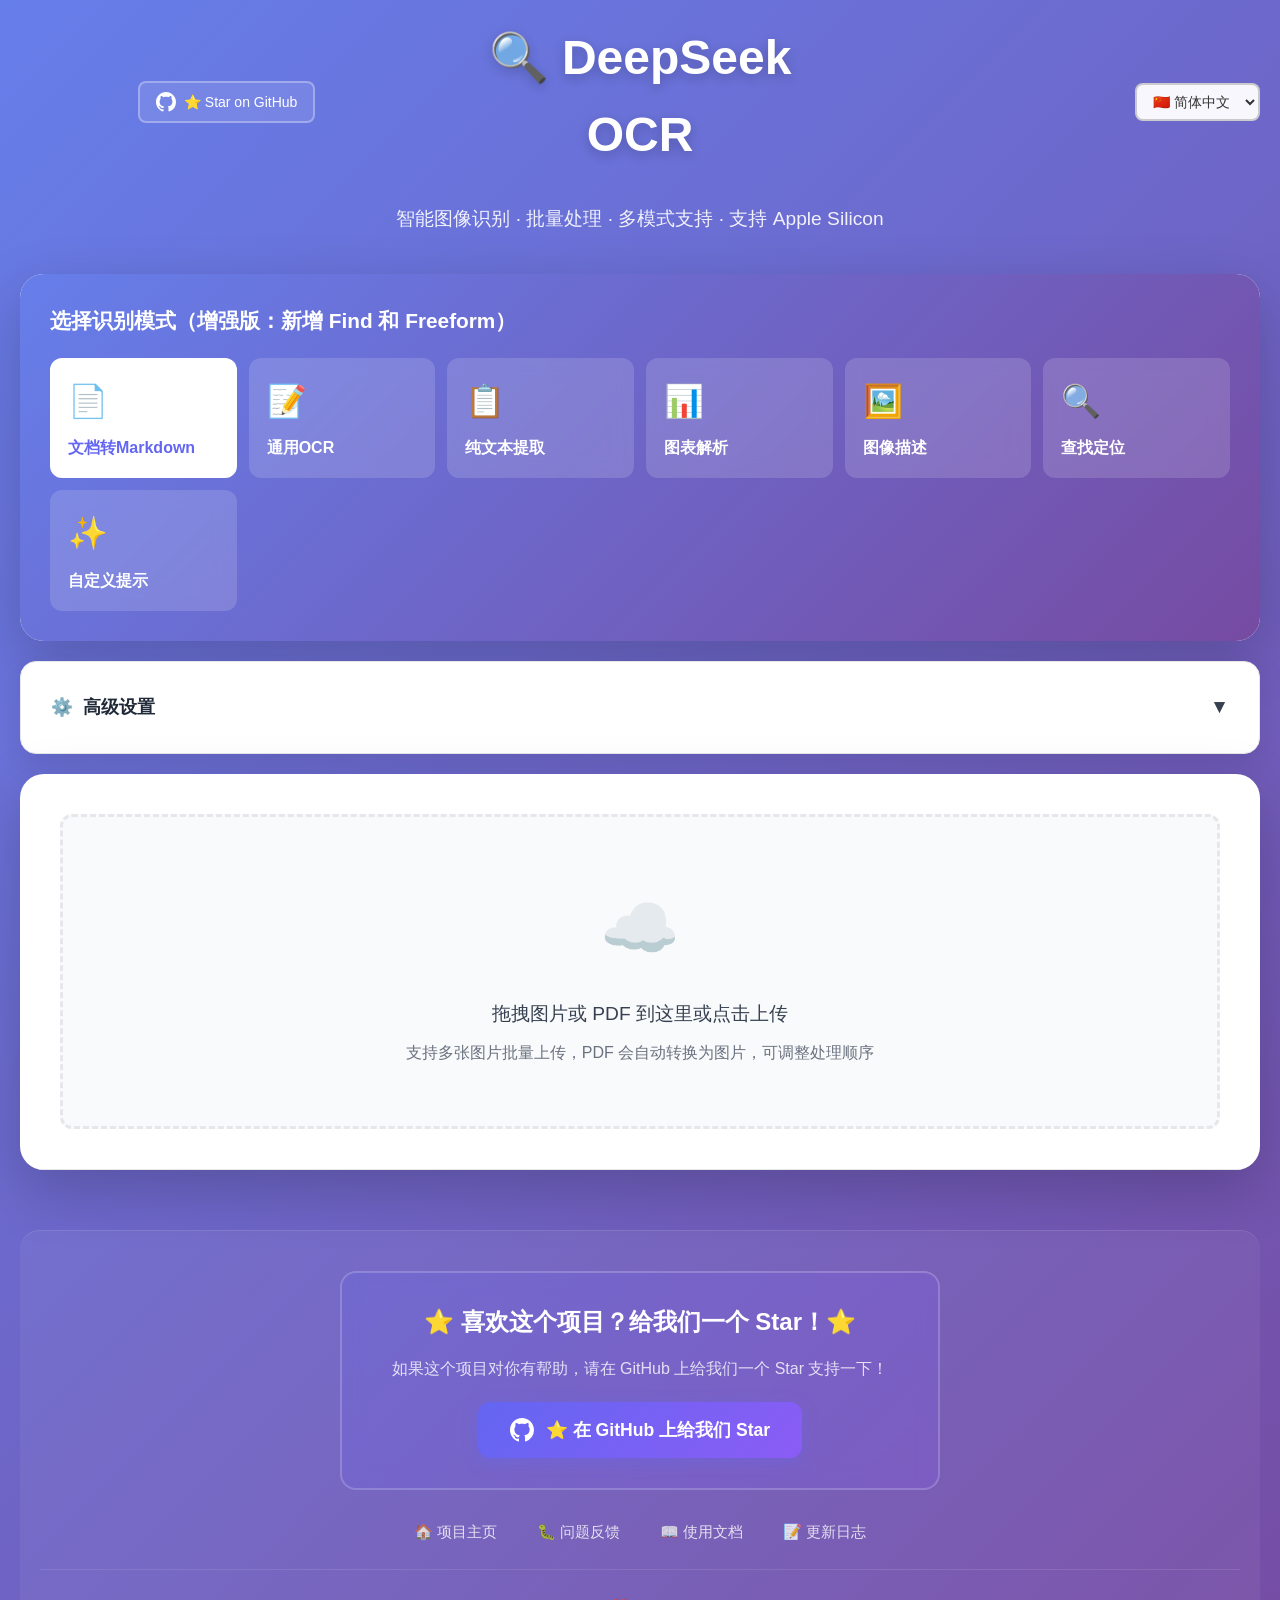
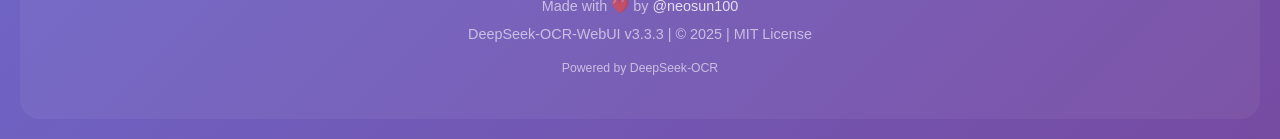
==== ocr_ui_refactored.html @ 97698040 "refactor code" ====
<!DOCTYPE html>
<html lang="zh-CN">
<head>
    <meta charset="UTF-8">
    <meta name="viewport" content="width=device-width, initial-scale=1.0">
    <title>DeepSeek OCR - 智能图像识别</title>
    
    <!-- External CSS Files (Refactored) -->
    <link rel="stylesheet" href="frontends/assets/css/main.css">
    <link rel="stylesheet" href="frontends/assets/css/components.css">
    <link rel="stylesheet" href="frontends/assets/css/forms.css">
    <link rel="stylesheet" href="frontends/assets/css/results.css">
    <link rel="stylesheet" href="frontends/assets/css/logs.css">
    
    <style hidden>
        :root {
            --primary: #6366f1;
            --primary-dark: #4f46e5;
            --secondary: #8b5cf6;
            --success: #10b981;
            --warning: #f59e0b;
            --danger: #ef4444;
            --dark: #1f2937;
            --light: #f9fafb;
            --border: #e5e7eb;
            --text: #374151;
            --text-light: #6b7280;
            --shadow: rgba(0, 0, 0, 0.1);
            --radius: 12px;
        }

        * {
            margin: 0;
            padding: 0;
            box-sizing: border-box;
        }

        body {
            font-family: 'SF Pro Display', -apple-system, BlinkMacSystemFont, 'Segoe UI', 'PingFang SC', sans-serif;
            background: linear-gradient(135deg, #667eea 0%, #764ba2 100%);
            color: var(--text);
            line-height: 1.6;
            min-height: 100vh;
            padding: 20px;
        }

        .container {
            max-width: 1400px;
            margin: 0 auto;
        }

        /* Find Mode Container - 左右分栏布局 */
        .find-mode-container {
            display: none;
            background: white;
            border-radius: 20px;
            padding: 30px;
            box-shadow: 0 20px 60px var(--shadow);
            animation: fadeIn 0.5s ease-out;
        }

        .find-mode-container.active {
            display: block;
        }

        .find-split-layout {
            display: grid;
            grid-template-columns: 450px 1fr;
            gap: 30px;
            min-height: 600px;
        }

        /* 左侧面板 - 上传和控制 */
        .find-left-panel {
            border-right: 2px solid var(--border);
            padding-right: 30px;
        }

        .find-panel-title {
            font-size: 1.3em;
            font-weight: 700;
            margin-bottom: 20px;
            color: var(--dark);
            display: flex;
            align-items: center;
            gap: 10px;
        }

        .find-upload-zone {
            border: 3px dashed var(--border);
            border-radius: var(--radius);
            padding: 40px 20px;
            text-align: center;
            cursor: pointer;
            transition: all 0.3s ease;
            background: var(--light);
            margin-bottom: 25px;
        }

        .find-upload-zone:hover {
            border-color: var(--primary);
            background: #f0f4ff;
            transform: translateY(-2px);
        }

        .find-upload-zone.drag-over {
            border-color: var(--primary);
            background: #e0e7ff;
            transform: scale(1.02);
        }

        .find-upload-icon {
            font-size: 60px;
            margin-bottom: 15px;
            opacity: 0.6;
        }

        .find-upload-text {
            font-size: 1.1em;
            color: var(--text);
            margin-bottom: 8px;
            font-weight: 500;
        }

        .find-upload-hint {
            font-size: 0.9em;
            color: var(--text-light);
        }

        .find-uploaded-preview {
            display: none;
            border-radius: var(--radius);
            overflow: hidden;
            margin-bottom: 15px;
            position: relative;
        }

        .find-uploaded-preview.active {
            display: block;
        }

        .find-uploaded-preview img {
            width: 100%;
            display: block;
            max-height: 250px;
            object-fit: contain;
            background: #000;
        }

        .find-uploaded-info {
            padding: 12px;
            background: var(--light);
            font-size: 0.9em;
            color: var(--text-light);
        }

        .find-input-group {
            margin-bottom: 25px;
        }

        .find-input-label {
            display: block;
            margin-bottom: 10px;
            font-weight: 600;
            color: var(--dark);
            font-size: 0.95em;
        }

        .find-input-field {
            width: 100%;
            padding: 14px 18px;
            border: 2px solid var(--border);
            border-radius: var(--radius);
            font-size: 1em;
            transition: all 0.3s ease;
            font-family: inherit;
        }

        .find-input-field:focus {
            outline: none;
            border-color: var(--primary);
            box-shadow: 0 0 0 3px rgba(99, 102, 241, 0.1);
        }

        .find-input-hint {
            margin-top: 8px;
            font-size: 0.85em;
            color: var(--text-light);
            line-height: 1.4;
        }

        .find-actions {
            display: flex;
            flex-direction: column;
            gap: 12px;
        }

        .find-btn {
            width: 100%;
            padding: 14px 24px;
            border: none;
            border-radius: var(--radius);
            font-size: 1em;
            font-weight: 600;
            cursor: pointer;
            transition: all 0.3s ease;
            display: flex;
            align-items: center;
            justify-content: center;
            gap: 8px;
        }

        .find-btn-primary {
            background: linear-gradient(135deg, var(--primary), var(--secondary));
            color: white;
            box-shadow: 0 4px 15px rgba(99, 102, 241, 0.3);
        }

        .find-btn-primary:hover:not(:disabled) {
            transform: translateY(-2px);
            box-shadow: 0 6px 20px rgba(99, 102, 241, 0.4);
        }

        .find-btn-primary:disabled {
            opacity: 0.5;
            cursor: not-allowed;
        }

        .find-btn-secondary {
            background: white;
            color: var(--text);
            border: 2px solid var(--border);
        }

        .find-btn-secondary:hover {
            background: var(--light);
            border-color: var(--primary);
        }

        /* 右侧面板 - 结果展示 */
        .find-right-panel {
            padding-left: 30px;
        }
        
        .find-right-panel .find-result-image-wrapper {
            text-align: center;
        }

        .find-result-container {
            display: none;
        }

        .find-result-container.active {
            display: block;
        }

        .find-result-empty {
            text-align: center;
            padding: 80px 40px;
            color: var(--text-light);
        }

        .find-result-empty-icon {
            font-size: 80px;
            margin-bottom: 20px;
            opacity: 0.3;
        }

        .find-result-empty-text {
            font-size: 1.2em;
            margin-bottom: 10px;
        }

        .find-result-empty-hint {
            font-size: 0.95em;
        }

        .find-result-image-wrapper {
            position: relative;
            border-radius: var(--radius);
            overflow: hidden;
            margin-bottom: 25px;
            box-shadow: 0 10px 40px rgba(0, 0, 0, 0.15);
            background: #000;
            display: inline-block;
            max-width: 100%;
        }

        .find-result-image-wrapper img {
            display: block;
            width: auto;
            height: auto;
            max-width: 100%;
            max-height: 600px;
        }

        .find-result-image-wrapper canvas {
            position: absolute;
            top: 0;
            left: 0;
            pointer-events: none;
        }

        .find-result-stats {
            display: flex;
            gap: 15px;
            margin-bottom: 20px;
            flex-wrap: wrap;
        }

        .find-stat-badge {
            padding: 8px 16px;
            background: var(--light);
            border-radius: 20px;
            font-size: 0.9em;
            color: var(--text);
            font-weight: 500;
        }

        .find-stat-badge.success {
            background: #d1fae5;
            color: #065f46;
        }

        .find-result-text-area {
            background: var(--light);
            border: 1px solid var(--border);
            border-radius: var(--radius);
            padding: 20px;
            margin-bottom: 20px;
            max-height: 200px;
            overflow-y: auto;
        }

        .find-result-text {
            font-size: 1em;
            line-height: 1.6;
            color: var(--text);
            white-space: pre-wrap;
            word-wrap: break-word;
        }

        .find-matches-list {
            background: var(--light);
            border: 1px solid var(--border);
            border-radius: var(--radius);
            padding: 20px;
        }

        .find-matches-title {
            font-weight: 600;
            margin-bottom: 15px;
            color: var(--dark);
            display: flex;
            align-items: center;
            gap: 8px;
        }

        .find-match-item {
            display: flex;
            align-items: center;
            gap: 12px;
            padding: 10px;
            background: white;
            border-radius: 8px;
            margin-bottom: 10px;
            border-left: 4px solid;
        }

        .find-match-color {
            width: 30px;
            height: 30px;
            border-radius: 6px;
            box-shadow: 0 2px 8px rgba(0, 0, 0, 0.2);
        }

        .find-match-info {
            flex: 1;
        }

        .find-match-label {
            font-weight: 600;
            color: var(--dark);
            margin-bottom: 3px;
        }

        .find-match-coords {
            font-size: 0.85em;
            color: var(--text-light);
            font-family: 'Courier New', monospace;
        }

        /* 批量处理主容器 - 默认显示 */
        .batch-mode-container {
            display: block;
        }

        .batch-mode-container.hidden {
            display: none;
        }

        /* Header */
        .header {
            text-align: center;
            margin-bottom: 40px;
            animation: fadeInDown 0.6s ease-out;
        }

        .header h1 {
            color: white;
            font-size: 3em;
            font-weight: 700;
            margin-bottom: 10px;
            text-shadow: 0 4px 12px rgba(0,0,0,0.2);
        }

        .header p {
            color: rgba(255,255,255,0.9);
            font-size: 1.2em;
        }

        /* Main Card */
        .main-card {
            background: white;
            border-radius: 24px;
            box-shadow: 0 20px 60px rgba(0,0,0,0.2);
            overflow: hidden;
            animation: fadeInUp 0.6s ease-out;
        }

        /* Mode Selector */
        .mode-section {
            padding: 30px;
            background: linear-gradient(135deg, #667eea 0%, #764ba2 100%);
        }

        .mode-title {
            color: white;
            font-size: 1.3em;
            font-weight: 600;
            margin-bottom: 20px;
        }

        .mode-grid {
            display: grid;
            grid-template-columns: repeat(auto-fit, minmax(180px, 1fr));
            gap: 12px;
        }

        .mode-option {
            background: rgba(255,255,255,0.15);
            border: 2px solid transparent;
            padding: 16px;
            border-radius: 12px;
            cursor: pointer;
            transition: all 0.3s;
            backdrop-filter: blur(10px);
        }

        .mode-option:hover {
            background: rgba(255,255,255,0.25);
            transform: translateY(-2px);
        }

        .mode-option.active {
            background: white;
            border-color: white;
            color: var(--primary);
        }

        .mode-icon {
            font-size: 2em;
            display: block;
            margin-bottom: 8px;
        }

        .mode-name {
            font-weight: 600;
            color: white;
        }

        .mode-option.active .mode-name {
            color: var(--primary);
        }

        /* Upload Section */
        .upload-section {
            padding: 40px;
            border-bottom: 1px solid var(--border);
        }

        .upload-area {
            border: 3px dashed var(--border);
            border-radius: var(--radius);
            padding: 60px 40px;
            text-align: center;
            cursor: pointer;
            transition: all 0.3s;
            background: var(--light);
        }

        .upload-area:hover, .upload-area.dragover {
            border-color: var(--primary);
            background: #eef2ff;
        }

        .upload-icon {
            font-size: 4em;
            color: var(--primary);
            margin-bottom: 20px;
        }

        .upload-text {
            font-size: 1.2em;
            color: var(--text);
            margin-bottom: 10px;
        }

        .upload-hint {
            color: var(--text-light);
        }

        input[type="file"] {
            display: none;
        }

        /* Images Grid */
        .images-section {
            padding: 40px;
            display: none;
        }

        .images-section.active {
            display: block;
        }

        /* Single Image Section (Find 模式) */
        .single-image-section {
            padding: 40px;
            display: none;
        }

        .single-image-section.active {
            display: block;
        }

        .single-image-preview {
            background: var(--bg-light);
            border: 3px dashed var(--border-color);
            border-radius: 20px;
            min-height: 400px;
            display: flex;
            align-items: center;
            position: relative;
            transition: all 0.3s ease;
            cursor: pointer;
        }

        .single-image-preview:hover {
            border-color: var(--primary-color);
            background: var(--bg-lighter);
        }

        .single-image-preview.drag-over {
            border-color: var(--primary-color);
            background: linear-gradient(135deg, rgba(59, 130, 246, 0.1), rgba(147, 51, 234, 0.1));
            transform: scale(1.02);
        }

        .preview-placeholder {
            text-align: center;
            padding: 60px 40px;
        }

        .preview-icon {
            font-size: 80px;
            margin-bottom: 20px;
            opacity: 0.5;
        }

        .preview-text {
            font-size: 1.3em;
            color: var(--text-primary);
            margin-bottom: 10px;
            font-weight: 500;
        }

        .preview-hint {
            color: var(--text-light);
            font-size: 0.95em;
        }

        .preview-container {
            width: 100%;
            padding: 20px;
        }

        .preview-image-wrapper {
            position: relative;
            display: inline-block;
            max-width: 100%;
            box-shadow: 0 10px 40px rgba(0,0,0,0.3);
            border-radius: 12px;
            overflow: hidden;
            background: #000;
        }

        .preview-image-wrapper img {
            display: block;
            max-width: 100%;
            height: auto;
        }

        .preview-image-wrapper canvas {
            position: absolute;
            top: 0;
            left: 0;
            width: 100%;
            height: 100%;
            pointer-events: none;
        }

        .section-header {
            display: flex;
            justify-content: space-between;
            align-items: center;
            margin-bottom: 20px;
        }

        .section-title {
            font-size: 1.5em;
            font-weight: 600;
            color: var(--dark);
        }

        .images-grid {
            display: grid;
            grid-template-columns: repeat(auto-fill, minmax(200px, 1fr));
            gap: 20px;
            margin-bottom: 30px;
        }

        .image-card {
            background: white;
            border: 2px solid var(--border);
            border-radius: var(--radius);
            overflow: hidden;
            cursor: move;
            transition: all 0.3s;
            position: relative;
        }

        .image-card:hover {
            box-shadow: 0 8px 24px var(--shadow);
            transform: translateY(-4px);
        }

        .image-card.dragging {
            opacity: 0.5;
        }

        .image-preview {
            width: 100%;
            height: 200px;
            object-fit: cover;
            background: var(--light);
        }

        .image-info {
            padding: 12px;
        }

        .image-name {
            font-weight: 600;
            font-size: 0.9em;
            color: var(--dark);
            margin-bottom: 4px;
            white-space: nowrap;
            overflow: hidden;
            text-overflow: ellipsis;
        }

        .image-size {
            font-size: 0.85em;
            color: var(--text-light);
        }

        .image-order {
            position: absolute;
            top: 10px;
            left: 10px;
            background: var(--primary);
            color: white;
            width: 32px;
            height: 32px;
            border-radius: 50%;
            display: flex;
            align-items: center;
            justify-content: center;
            font-weight: bold;
            font-size: 0.9em;
            box-shadow: 0 2px 8px rgba(0,0,0,0.3);
        }

        .image-remove {
            position: absolute;
            top: 10px;
            right: 10px;
            background: var(--danger);
            color: white;
            width: 32px;
            height: 32px;
            border-radius: 50%;
            border: none;
            cursor: pointer;
            display: flex;
            align-items: center;
            justify-content: center;
            font-size: 1.2em;
            transition: all 0.3s;
            box-shadow: 0 2px 8px rgba(0,0,0,0.3);
        }

        .image-remove:hover {
            background: #dc2626;
            transform: scale(1.1);
        }

        .image-status {
            position: absolute;
            bottom: 0;
            left: 0;
            right: 0;
            background: rgba(0,0,0,0.8);
            color: white;
            padding: 8px;
            text-align: center;
            font-size: 0.85em;
            font-weight: 600;
        }

        .status-processing {
            background: rgba(245, 158, 11, 0.9);
        }

        .status-completed {
            background: rgba(16, 185, 129, 0.9);
        }

        .status-error {
            background: rgba(239, 68, 68, 0.9);
        }

        /* Action Buttons */
        .action-buttons {
            display: flex;
            gap: 15px;
            flex-wrap: wrap;
        }

        .btn {
            padding: 14px 32px;
            border: none;
            border-radius: var(--radius);
            font-size: 1em;
            font-weight: 600;
            cursor: pointer;
            transition: all 0.3s;
            display: inline-flex;
            align-items: center;
            gap: 8px;
            box-shadow: 0 4px 12px var(--shadow);
        }

        .btn:hover {
            transform: translateY(-2px);
            box-shadow: 0 6px 16px var(--shadow);
        }

        .btn:disabled {
            opacity: 0.5;
            cursor: not-allowed;
            transform: none;
        }

        .btn-primary {
            background: var(--primary);
            color: white;
        }

        .btn-primary:hover:not(:disabled) {
            background: var(--primary-dark);
        }

        .btn-secondary {
            background: var(--light);
            color: var(--dark);
            border: 2px solid var(--border);
        }

        .btn-success {
            background: var(--success);
            color: white;
        }

        .btn-danger {
            background: var(--danger);
            color: white;
        }

        /* Progress Section */
        .progress-section {
            padding: 30px 40px;
            background: var(--light);
            display: none;
        }

        .progress-section.active {
            display: block;
        }

        .progress-header {
            display: flex;
            justify-content: space-between;
            align-items: center;
            margin-bottom: 20px;
        }

        .progress-title {
            font-size: 1.3em;
            font-weight: 600;
            color: var(--dark);
        }

        .progress-stats {
            display: flex;
            gap: 20px;
        }

        .progress-stat {
            font-size: 0.95em;
            color: var(--text-light);
        }

        .progress-stat strong {
            color: var(--primary);
            font-weight: 700;
        }

        .progress-bar-container {
            background: white;
            border-radius: 8px;
            height: 12px;
            overflow: hidden;
            box-shadow: inset 0 2px 4px rgba(0,0,0,0.1);
        }

        .progress-bar {
            height: 100%;
            background: linear-gradient(90deg, var(--primary), var(--secondary));
            transition: width 0.3s;
            border-radius: 8px;
        }

        /* Result Section */
        .result-section {
            padding: 40px;
            display: none;
        }

        .result-section.active {
            display: block;
        }

        .result-header {
            display: flex;
            justify-content: space-between;
            align-items: center;
            margin-bottom: 20px;
        }

        .result-actions {
            display: flex;
            gap: 10px;
        }

        .result-text {
            background: var(--light);
            border: 1px solid var(--border);
            border-radius: var(--radius);
            padding: 24px;
            font-family: 'SF Mono', 'Monaco', 'Courier New', monospace;
            font-size: 0.95em;
            line-height: 1.8;
            white-space: pre-wrap;
            word-wrap: break-word;
            max-height: 600px;
            overflow-y: auto;
            color: var(--dark);
        }

        .result-empty {
            text-align: center;
            padding: 60px;
            color: var(--text-light);
        }

        .result-empty-icon {
            font-size: 4em;
            margin-bottom: 20px;
        }

        /* Toast Notification */
        .toast {
            position: fixed;
            bottom: 30px;
            right: 30px;
            background: white;
            padding: 16px 24px;
            border-radius: var(--radius);
            box-shadow: 0 8px 24px rgba(0,0,0,0.2);
            display: none;
            align-items: center;
            gap: 12px;
            z-index: 1000;
            animation: slideIn 0.3s;
        }

        .toast.active {
            display: flex;
        }

        .toast.success { border-left: 4px solid var(--success); }
        .toast.error { border-left: 4px solid var(--danger); }
        .toast.info { border-left: 4px solid var(--primary); }

        .toast-icon {
            font-size: 1.5em;
        }

        .toast-message {
            font-weight: 500;
        }

        /* Animations */
        @keyframes fadeInDown {
            from {
                opacity: 0;
                transform: translateY(-30px);
            }
            to {
                opacity: 1;
                transform: translateY(0);
            }
        }

        @keyframes fadeInUp {
            from {
                opacity: 0;
                transform: translateY(30px);
            }
            to {
                opacity: 1;
                transform: translateY(0);
            }
        }

        @keyframes slideIn {
            from {
                transform: translateX(400px);
                opacity: 0;
            }
            to {
                transform: translateX(0);
                opacity: 1;
            }
        }

        @keyframes spin {
            to { transform: rotate(360deg); }
        }

        .spinning {
            animation: spin 1s linear infinite;
        }

        /* Responsive */
        @media (max-width: 768px) {
            body {
                padding: 10px;
            }

            .header h1 {
                font-size: 2em;
            }

            .header p {
                font-size: 1em;
            }

            .mode-grid {
                grid-template-columns: 1fr;
            }

            .upload-section,
            .images-section,
            .result-section {
                padding: 20px;
            }

            .upload-area {
                padding: 40px 20px;
            }

            .images-grid {
                grid-template-columns: repeat(auto-fill, minmax(150px, 1fr));
                gap: 12px;
            }

            .action-buttons {
                flex-direction: column;
            }

            .btn {
                width: 100%;
                justify-content: center;
            }

            .section-header,
            .result-header {
                flex-direction: column;
                align-items: flex-start;
                gap: 15px;
            }

            .result-actions {
                width: 100%;
            }

            .toast {
                bottom: 20px;
                right: 20px;
                left: 20px;
            }
        }

        /* Log Section */
        .log-section {
            padding: 40px;
            background: var(--light);
            border-top: 1px solid var(--border);
            display: none;
        }

        .log-section.active {
            display: block;
        }

        .log-header {
            display: flex;
            justify-content: space-between;
            align-items: center;
            margin-bottom: 20px;
        }

        .log-title {
            font-size: 1.5em;
            font-weight: 600;
            color: var(--dark);
        }

        .log-stats {
            display: flex;
            gap: 20px;
            font-size: 0.9em;
            color: var(--text-light);
        }

        .log-stat {
            display: flex;
            align-items: center;
            gap: 6px;
        }

        /* Advanced Settings */
        .advanced-settings {
            background: white;
            border-radius: 16px;
            padding: 20px;
            box-shadow: 0 10px 30px var(--shadow);
            margin-bottom: 20px;
        }

        .advanced-header {
            display: flex;
            justify-content: space-between;
            align-items: center;
            cursor: pointer;
            user-select: none;
            padding: 10px;
            border-radius: 8px;
            transition: background 0.3s;
        }

        .advanced-header:hover {
            background: var(--light);
        }

        .advanced-title {
            display: flex;
            align-items: center;
            gap: 10px;
            font-size: 1.1em;
            font-weight: 600;
            color: var(--dark);
        }

        .advanced-toggle {
            font-size: 1.2em;
            transition: transform 0.3s;
        }

        .advanced-toggle.active {
            transform: rotate(180deg);
        }

        .advanced-content {
            max-height: 0;
            overflow: hidden;
            transition: max-height 0.3s ease-out, opacity 0.3s ease-out;
            opacity: 0;
        }

        .advanced-content.active {
            max-height: 500px;
            opacity: 1;
            margin-top: 20px;
        }

        .setting-group {
            margin-bottom: 24px;
        }

        .setting-label {
            display: flex;
            justify-content: space-between;
            align-items: center;
            margin-bottom: 8px;
            font-weight: 500;
            color: var(--dark);
        }

        .setting-value {
            color: var(--primary);
            font-weight: 600;
        }

        .setting-hint {
            font-size: 0.85em;
            color: var(--text-light);
            margin-top: 4px;
            line-height: 1.4;
        }

        .slider-container {
            position: relative;
            padding: 10px 0;
        }

        .slider {
            width: 100%;
            height: 6px;
            border-radius: 3px;
            background: linear-gradient(to right, var(--primary) 0%, var(--primary) 50%, var(--border) 50%, var(--border) 100%);
            outline: none;
            -webkit-appearance: none;
            appearance: none;
        }

        .slider::-webkit-slider-thumb {
            -webkit-appearance: none;
            appearance: none;
            width: 20px;
            height: 20px;
            border-radius: 50%;
            background: white;
            border: 3px solid var(--primary);
            cursor: pointer;
            box-shadow: 0 2px 4px rgba(0,0,0,0.2);
            transition: all 0.2s;
        }

        .slider::-webkit-slider-thumb:hover {
            transform: scale(1.1);
            box-shadow: 0 3px 6px rgba(0,0,0,0.3);
        }

        .slider::-moz-range-thumb {
            width: 20px;
            height: 20px;
            border-radius: 50%;
            background: white;
            border: 3px solid var(--primary);
            cursor: pointer;
            box-shadow: 0 2px 4px rgba(0,0,0,0.2);
            transition: all 0.2s;
        }

        .checkbox-group {
            display: flex;
            align-items: center;
            gap: 10px;
            padding: 12px;
            background: var(--light);
            border-radius: 8px;
            cursor: pointer;
            transition: background 0.2s;
        }

        .checkbox-group:hover {
            background: #e5e7eb;
        }

        .checkbox-input {
            width: 20px;
            height: 20px;
            cursor: pointer;
            accent-color: var(--primary);
        }

        .checkbox-label {
            flex: 1;
            cursor: pointer;
            user-select: none;
        }

        .reset-btn {
            width: 100%;
            padding: 12px;
            background: var(--light);
            border: 2px solid var(--border);
            border-radius: 8px;
            color: var(--text);
            font-weight: 500;
            cursor: pointer;
            transition: all 0.3s;
        }

        .reset-btn:hover {
            background: var(--border);
            border-color: var(--text-light);
        }

        /* View Toggle Buttons */
        .view-toggle {
            display: flex;
            gap: 8px;
            margin-bottom: 16px;
            padding: 4px;
            background: var(--light);
            border-radius: 8px;
        }

        .view-btn {
            flex: 1;
            padding: 8px 16px;
            background: transparent;
            border: none;
            border-radius: 6px;
            color: var(--text);
            font-weight: 500;
            cursor: pointer;
            transition: all 0.2s;
        }

        .view-btn:hover {
            background: rgba(99, 102, 241, 0.1);
        }

        .view-btn.active {
            background: var(--primary);
            color: white;
        }

        .result-html {
            padding: 20px;
            background: white;
            border-radius: 8px;
            overflow-x: auto;
        }

        .result-html table {
            border-collapse: collapse;
            width: 100%;
            margin: 10px 0;
        }

        .result-html th,
        .result-html td {
            border: 1px solid var(--border);
            padding: 8px 12px;
            text-align: left;
        }

        .result-html th {
            background: var(--light);
            font-weight: 600;
        }

        .result-html tr:hover {
            background: var(--light);
        }

        .log-container {
            background: white;
            border: 1px solid var(--border);
            border-radius: var(--radius);
            max-height: 400px;
            overflow-y: auto;
            padding: 16px;
        }

        .log-item {
            padding: 12px 16px;
            margin-bottom: 10px;
            background: var(--light);
            border-radius: 8px;
            border-left: 4px solid var(--primary);
            animation: slideInLog 0.3s;
            transition: all 0.3s;
        }

        .log-item:hover {
            box-shadow: 0 2px 8px rgba(0,0,0,0.1);
        }

        .log-item.success {
            border-left-color: var(--success);
        }

        .log-item.error {
            border-left-color: var(--danger);
        }

        .log-item.warning {
            border-left-color: var(--warning);
        }

        .log-item.info {
            border-left-color: var(--primary);
        }

        .log-item-header {
            display: flex;
            justify-content: space-between;
            align-items: center;
            margin-bottom: 6px;
        }

        .log-time {
            color: var(--text-light);
            font-size: 0.85em;
            font-family: monospace;
        }

        .log-type {
            padding: 2px 8px;
            border-radius: 4px;
            font-size: 0.75em;
            font-weight: 600;
            text-transform: uppercase;
        }

        .log-type.success { background: #d1fae5; color: #065f46; }
        .log-type.error { background: #fee2e2; color: #991b1b; }
        .log-type.warning { background: #fef3c7; color: #92400e; }
        .log-type.info { background: #dbeafe; color: #1e40af; }

        .log-message {
            color: var(--dark);
            line-height: 1.6;
            font-size: 0.95em;
        }

        .log-detail {
            margin-top: 6px;
            padding: 8px 12px;
            background: white;
            border-radius: 6px;
            font-size: 0.85em;
            color: var(--text-light);
            font-family: monospace;
        }

        @keyframes slideInLog {
            from {
                opacity: 0;
                transform: translateY(-10px);
            }
            to {
                opacity: 1;
                transform: translateY(0);
            }
        }

        /* Scrollbar */
        ::-webkit-scrollbar {
            width: 10px;
            height: 10px;
        }

        ::-webkit-scrollbar-track {
            background: var(--light);
        }

        ::-webkit-scrollbar-thumb {
            background: var(--border);
            border-radius: 5px;
        }

        ::-webkit-scrollbar-thumb:hover {
            background: #cbd5e1;
        }

        @media (max-width: 768px) {
            .log-panel {
                left: 10px;
                right: 10px;
                width: auto;
            }
        }
    </style>
    <!-- Inline CSS above is replaced by external CSS files for better organization and caching -->
</head>
<body>
    <div class="container">
        <!-- Header -->
        <div class="header">
            <div style="display: flex; justify-content: space-between; align-items: center; margin-bottom: 20px;">
                <!-- GitHub Link -->
                <div style="flex: 1;">
                    <a href="https://github.com/neosun100/DeepSeek-OCR-WebUI" target="_blank" rel="noopener noreferrer" 
                       style="display: inline-flex; align-items: center; gap: 8px; padding: 8px 16px; background: rgba(255,255,255,0.1); border: 2px solid rgba(255,255,255,0.3); border-radius: 8px; color: white; text-decoration: none; font-size: 14px; font-weight: 500; transition: all 0.3s ease;"
                       onmouseover="this.style.background='rgba(255,255,255,0.2)'; this.style.transform='translateY(-2px)'; this.style.boxShadow='0 4px 12px rgba(0,0,0,0.2)';"
                       onmouseout="this.style.background='rgba(255,255,255,0.1)'; this.style.transform='translateY(0)'; this.style.boxShadow='none';">
                        <svg width="20" height="20" viewBox="0 0 16 16" fill="currentColor">
                            <path d="M8 0C3.58 0 0 3.58 0 8c0 3.54 2.29 6.53 5.47 7.59.4.07.55-.17.55-.38 0-.19-.01-.82-.01-1.49-2.01.37-2.53-.49-2.69-.94-.09-.23-.48-.94-.82-1.13-.28-.15-.68-.52-.01-.53.63-.01 1.08.58 1.23.82.72 1.21 1.87.87 2.33.66.07-.52.28-.87.51-1.07-1.78-.2-3.64-.89-3.64-3.95 0-.87.31-1.59.82-2.15-.08-.2-.36-1.02.08-2.12 0 0 .67-.21 2.2.82.64-.18 1.32-.27 2-.27.68 0 1.36.09 2 .27 1.53-1.04 2.2-.82 2.2-.82.44 1.1.16 1.92.08 2.12.51.56.82 1.27.82 2.15 0 3.07-1.87 3.75-3.65 3.95.29.25.54.73.54 1.48 0 1.07-.01 1.93-.01 2.2 0 .21.15.46.55.38A8.013 8.013 0 0016 8c0-4.42-3.58-8-8-8z"/>
                        </svg>
                        <span data-i18n="github.starButton">⭐ Star on GitHub</span>
                    </a>
                </div>
                
                <!-- Title -->
                <div style="flex: 1; text-align: center;">
                    <h1>🔍 DeepSeek OCR</h1>
                </div>
                
                <!-- Language Switcher -->
                <div style="flex: 1; text-align: right;">
                    <select id="languageSwitcher" style="padding: 8px 12px; border-radius: 8px; border: 2px solid rgba(100,100,100,0.3); background: rgba(255,255,255,0.95); color: #333; font-size: 14px; cursor: pointer;">
                        <option value="zh-CN">🇨🇳 简体中文</option>
                        <option value="zh-TW">🇹🇼 繁體中文</option>
                        <option value="en-US">🇺🇸 English</option>
                        <option value="ja-JP">🇯🇵 日本語</option>
                    </select>
                </div>
            </div>
            <p id="headerSubtitle" data-i18n="headerSubtitle">智能图像识别 · 批量处理 · 多模式支持 · 支持 Apple Silicon</p>
        </div>

        <!-- Mode Selection (始终可见) -->
        <div class="main-card" style="margin-bottom: 20px;">
            <div class="mode-section">
                <div class="mode-title">选择识别模式（增强版：新增 Find 和 Freeform）</div>
                <div class="mode-grid">
                    <div class="mode-option active" data-mode="document">
                        <span class="mode-icon">📄</span>
                        <div class="mode-name">文档转Markdown</div>
                    </div>
                    <div class="mode-option" data-mode="ocr">
                        <span class="mode-icon">📝</span>
                        <div class="mode-name">通用OCR</div>
                    </div>
                    <div class="mode-option" data-mode="free">
                        <span class="mode-icon">📋</span>
                        <div class="mode-name">纯文本提取</div>
                    </div>
                    <div class="mode-option" data-mode="figure">
                        <span class="mode-icon">📊</span>
                        <div class="mode-name">图表解析</div>
                    </div>
                    <div class="mode-option" data-mode="describe">
                        <span class="mode-icon">🖼️</span>
                        <div class="mode-name">图像描述</div>
                    </div>
                    <div class="mode-option" data-mode="find">
                        <span class="mode-icon">🔍</span>
                        <div class="mode-name">查找定位</div>
                    </div>
                    <div class="mode-option" data-mode="freeform">
                        <span class="mode-icon">✨</span>
                        <div class="mode-name">自定义提示</div>
                    </div>
                </div>
            </div>
        </div>

        <!-- Advanced Settings -->
        <div class="advanced-settings">
            <div class="advanced-header" id="advancedHeader">
                <div class="advanced-title">
                    <span>⚙️</span>
                    <span data-i18n="advancedSettings.title">高级设置</span>
                </div>
                <span class="advanced-toggle">▼</span>
            </div>
            <div class="advanced-content" id="advancedContent">
                <!-- Base Size Setting -->
                <div class="setting-group">
                    <div class="setting-label">
                        <span data-i18n="advancedSettings.baseSize.label">基础分辨率 (Base Size)</span>
                        <span class="setting-value" id="baseSizeValue">1024</span>
                    </div>
                    <div class="slider-container">
                        <input type="range" id="baseSize" class="slider" min="512" max="2048" step="128" value="1024">
                    </div>
                    <div class="setting-hint" data-i18n="advancedSettings.baseSize.hint">图像处理的基础分辨率。数值越高，质量越好但速度越慢。推荐：1024</div>
                </div>

                <!-- Image Size Setting -->
                <div class="setting-group">
                    <div class="setting-label">
                        <span data-i18n="advancedSettings.imageSize.label">切片大小 (Image Size)</span>
                        <span class="setting-value" id="imageSizeValue">640</span>
                    </div>
                    <div class="slider-container">
                        <input type="range" id="imageSize" class="slider" min="320" max="1280" step="64" value="640">
                    </div>
                    <div class="setting-hint" data-i18n="advancedSettings.imageSize.hint">动态裁剪的切片大小。影响内存使用。推荐：640</div>
                </div>

                <!-- Crop Mode Setting -->
                <div class="setting-group">
                    <div class="checkbox-group" onclick="document.getElementById('cropMode').click()">
                        <input type="checkbox" id="cropMode" class="checkbox-input" checked>
                        <div>
                            <div class="checkbox-label" data-i18n="advancedSettings.cropMode.label">启用裁剪模式</div>
                            <div class="setting-hint" data-i18n="advancedSettings.cropMode.hint">对大图进行动态裁剪，提高识别精度</div>
                        </div>
                    </div>
                </div>

                <!-- Include Caption Setting -->
                <div class="setting-group">
                    <div class="checkbox-group" onclick="document.getElementById('includeCaption').click()">
                        <input type="checkbox" id="includeCaption" class="checkbox-input">
                        <div>
                            <div class="checkbox-label" data-i18n="advancedSettings.includeCaption.label">包含图像描述</div>
                            <div class="setting-hint" data-i18n="advancedSettings.includeCaption.hint">在识别结果中添加图像的详细描述</div>
                        </div>
                    </div>
                </div>

                <!-- Reset Button -->
                <button class="reset-btn" id="resetAdvanced" data-i18n="advancedSettings.reset">重置默认值</button>
            </div>
        </div>

        <!-- Find Mode Container (左右分栏布局) -->
        <div class="find-mode-container" id="findModeContainer">
            <div class="find-split-layout">
                <!-- 左侧面板 -->
                <div class="find-left-panel">
                    <div class="find-panel-title">
                        <span>🔍</span>
                        <span>查找定位</span>
                    </div>
                    
                    <!-- 上传区域 -->
                    <div class="find-upload-zone" id="findUploadZone">
                        <div class="find-upload-icon">📤</div>
                        <div class="find-upload-text">点击或拖拽上传图片或 PDF</div>
                        <div class="find-upload-hint">支持 JPG, PNG, JPEG, BMP, GIF, PDF（PDF 将使用第一页）</div>
                    </div>
                    
                    <!-- 已上传图片预览 -->
                    <div class="find-uploaded-preview" id="findUploadedPreview">
                        <img id="findUploadedImage" alt="Uploaded" />
                        <div class="find-uploaded-info" id="findUploadedInfo"></div>
                    </div>
                    
                    <!-- 查找词输入 -->
                    <div class="find-input-group">
                        <label class="find-input-label">
                            <span>🎯 输入查找内容</span>
                        </label>
                        <input 
                            type="text" 
                            class="find-input-field" 
                            id="findTermInput"
                            placeholder="例如：Total, Invoice #, 金额, 姓名"
                        />
                        <div class="find-input-hint">
                            💡 输入图片中需要查找的文字，系统会自动定位并标注
                        </div>
                    </div>
                    
                    <!-- 操作按钮 -->
                    <div class="find-actions">
                        <button class="find-btn find-btn-primary" id="findProcessBtn" disabled>
                            <span>🚀</span>
                            <span>开始查找</span>
                        </button>
                        <button class="find-btn find-btn-secondary" id="findChangeBtn" disabled>
                            <span>🔄</span>
                            <span>更换图片</span>
                        </button>
                        <button class="find-btn find-btn-secondary" id="findClearBtn" disabled>
                            <span>🗑️</span>
                            <span>清空重置</span>
                        </button>
                    </div>
                </div>
                
                <!-- 右侧面板 -->
                <div class="find-right-panel">
                    <div class="find-panel-title">
                        <span>✨</span>
                        <span>识别结果</span>
                    </div>
                    
                    <!-- 空状态 -->
                    <div class="find-result-empty" id="findResultEmpty">
                        <div class="find-result-empty-icon">🎯</div>
                        <div class="find-result-empty-text">等待识别</div>
                        <div class="find-result-empty-hint">上传图片并输入查找词，点击"开始查找"即可</div>
                    </div>
                    
                    <!-- 结果容器 -->
                    <div class="find-result-container" id="findResultContainer">
                        <!-- 结果图片（带边界框） -->
                        <div class="find-result-image-wrapper" id="findResultImageWrapper">
                            <img id="findResultImage" alt="Result" />
                            <canvas id="findResultCanvas"></canvas>
                        </div>
                        
                        <!-- 统计信息 -->
                        <div class="find-result-stats" id="findResultStats"></div>
                        
                        <!-- 识别文本 -->
                        <div class="find-result-text-area">
                            <div class="find-result-text" id="findResultText">等待识别...</div>
                        </div>
                        
                        <!-- 匹配项列表 -->
                        <div class="find-matches-list" id="findMatchesList" style="display: none;">
                            <div class="find-matches-title">
                                <span>📦</span>
                                <span>找到的匹配项</span>
                            </div>
                            <div id="findMatchesContent"></div>
                        </div>
                    </div>
                </div>
            </div>
        </div>

        <!-- Batch Mode Container (批量处理模式) -->
        <div class="batch-mode-container" id="batchModeContainer">
        <!-- Main Card -->
        <div class="main-card">
            <!-- Freeform Prompt Input (批量模式专用) -->
            <div id="freeformInputBatch" style="display: none; margin-bottom: 20px; padding: 20px; background: rgba(240,240,240,0.8); border-radius: 12px;">
                <label style="display: block; margin-bottom: 10px; color: #333; font-weight: 600;">✨ 自定义提示词</label>
                <textarea id="customPromptBatch" placeholder="输入自定义提示词（如：提取所有日期和金额）" 
                          style="width: 100%; padding: 12px; border-radius: 8px; border: 2px solid rgba(100,100,100,0.3); background: rgba(255,255,255,0.95); color: #333; font-size: 14px; min-height: 80px; resize: vertical;"></textarea>
                <div style="margin-top: 8px; color: rgba(80,80,80,0.9); font-size: 12px;">
                    ✨ 提示：描述你想要的识别效果，AI 会按照你的要求处理每张图片
                </div>
            </div>

            <!-- Upload Section -->
            <div class="upload-section">
                <div class="upload-area" id="uploadArea">
                    <div class="upload-icon">☁️</div>
                    <div class="upload-text" data-i18n="batchMode.uploadText">拖拽图片或 PDF 到这里或点击上传</div>
                    <div class="upload-hint" data-i18n="batchMode.uploadHint">支持多张图片批量上传，PDF 会自动转换为图片，可调整处理顺序</div>
                    <input type="file" id="fileInput" multiple accept="image/*,.pdf,application/pdf">
                </div>
            </div>

            <!-- Single Image Mode (Find 模式专用) -->
            <div class="single-image-section" id="singleImageSection" style="display: none;">
                <div class="section-header">
                    <div class="section-title">🔍 查找定位模式 - 单图处理</div>
                    <div style="color: var(--text-light); font-size: 0.9em;">💡 上传图片后将自动标注找到的位置</div>
                </div>
                <div class="single-image-preview" id="singleImagePreview">
                    <div class="preview-placeholder">
                        <div class="preview-icon">🖼️</div>
                        <div class="preview-text">点击或拖拽上传单张图片</div>
                        <div class="preview-hint">支持 JPG, PNG, JPEG, BMP, GIF</div>
                    </div>
                    <div class="preview-container" id="previewContainer" style="display: none;">
                        <div class="preview-image-wrapper">
                            <img id="previewImage" alt="Preview" style="display: block; max-width: 100%; height: auto;">
                            <canvas id="boundingBoxCanvas" style="position: absolute; top: 0; left: 0; pointer-events: none;"></canvas>
                        </div>
                    </div>
                </div>
                <div class="action-buttons">
                    <button class="btn btn-primary" id="processSingleBtn">
                        <span>🚀</span> 开始查找
                    </button>
                    <button class="btn btn-secondary" id="changeSingleBtn">
                        <span>🔄</span> 更换图片
                    </button>
                    <button class="btn btn-danger" id="clearSingleBtn">
                        <span>🗑️</span> 清空
                    </button>
                </div>
            </div>

            <!-- Images Grid Section (批量模式) -->
            <div class="images-section" id="imagesSection">
                <div class="section-header">
                    <div class="section-title">已上传图片 (<span id="imageCount">0</span>)</div>
                    <div style="color: var(--text-light); font-size: 0.9em;">💡 拖动图片可调整顺序</div>
                </div>
                <div class="images-grid" id="imagesGrid"></div>
                <div class="action-buttons">
                    <button class="btn btn-primary" id="processBtn">
                        <span>🚀</span> 开始识别
                    </button>
                    <button class="btn btn-secondary" id="addMoreBtn">
                        <span>➕</span> 继续添加
                    </button>
                    <button class="btn btn-danger" id="clearBtn">
                        <span>🗑️</span> 清空全部
                    </button>
                </div>
            </div>

            <!-- Progress Section -->
            <div class="progress-section" id="progressSection">
                <div class="progress-header">
                    <div class="progress-title">识别进度</div>
                    <div class="progress-stats">
                        <span class="progress-stat">已处理: <strong><span id="processedCount">0</span></strong></span>
                        <span class="progress-stat">总计: <strong><span id="totalCount">0</span></strong></span>
                    </div>
                </div>
                <div class="progress-bar-container">
                    <div class="progress-bar" id="progressBar" style="width: 0%"></div>
                </div>
            </div>

            <!-- Result Section -->
            <div class="result-section" id="resultSection">
                <div class="result-header">
                    <div class="section-title">识别结果</div>
                    <div class="result-actions">
                        <button class="btn btn-success" id="copyBtn">
                            <span>📋</span> 复制文本
                        </button>
                        <button class="btn btn-primary" id="downloadBtn">
                            <span>⬇️</span> 下载文本
                        </button>
                    </div>
                </div>
                <!-- View Toggle -->
                <div class="view-toggle" id="viewToggle" style="display: none;">
                    <button class="view-btn active" data-view="formatted" data-i18n="viewToggle.formatted">格式化</button>
                    <button class="view-btn" data-view="raw" data-i18n="viewToggle.raw">原始文本</button>
                    <button class="view-btn" data-view="html" data-i18n="viewToggle.html">HTML 渲染</button>
                </div>
                <div class="result-text" id="resultText"></div>
            </div>

            <!-- Log Section -->
            <div class="log-section" id="logSection">
                <div class="log-header">
                    <div class="log-title"><span data-i18n="batchMode.logTitle">📋 操作日志</span></div>
                    <div class="log-stats">
                        <div class="log-stat">
                            <span>📊</span>
                            <span><span data-i18n="batchMode.logCount">共</span> <strong id="logCount">0</strong> <span data-i18n="batchMode.logRecords">条记录</span></span>
                        </div>
                    </div>
                </div>
                <div class="log-container" id="logContent"></div>
            </div>
        </div>
        </div> <!-- End of batch-mode-container -->
        
        <!-- Footer -->
        <div style="margin-top: 60px; padding: 40px 20px; background: rgba(255,255,255,0.05); border-top: 1px solid rgba(255,255,255,0.1); border-radius: 20px;">
            <div style="max-width: 1200px; margin: 0 auto;">
                <!-- GitHub Star Banner -->
                <div style="text-align: center; margin-bottom: 30px;">
                    <div style="display: inline-block; padding: 30px 50px; background: linear-gradient(135deg, rgba(99, 102, 241, 0.2), rgba(139, 92, 246, 0.2)); border: 2px solid rgba(255,255,255,0.2); border-radius: 16px; backdrop-filter: blur(10px);">
                        <div style="font-size: 1.5em; font-weight: 700; color: white; margin-bottom: 15px;" data-i18n="github.bannerTitle">
                            ⭐ 喜欢这个项目？给我们一个 Star！⭐
                        </div>
                        <div style="font-size: 1em; color: rgba(255,255,255,0.8); margin-bottom: 20px;" data-i18n="github.bannerDesc">
                            如果这个项目对你有帮助，请在 GitHub 上给我们一个 Star 支持一下！
                        </div>
                        <a href="https://github.com/neosun100/DeepSeek-OCR-WebUI" target="_blank" rel="noopener noreferrer"
                           style="display: inline-flex; align-items: center; gap: 12px; padding: 14px 32px; background: linear-gradient(135deg, #6366f1, #8b5cf6); border: none; border-radius: 12px; color: white; text-decoration: none; font-size: 1.1em; font-weight: 600; box-shadow: 0 4px 15px rgba(99, 102, 241, 0.4); transition: all 0.3s ease;"
                           onmouseover="this.style.transform='translateY(-3px)'; this.style.boxShadow='0 6px 20px rgba(99, 102, 241, 0.6)';"
                           onmouseout="this.style.transform='translateY(0)'; this.style.boxShadow='0 4px 15px rgba(99, 102, 241, 0.4)';">
                            <svg width="24" height="24" viewBox="0 0 16 16" fill="currentColor">
                                <path d="M8 0C3.58 0 0 3.58 0 8c0 3.54 2.29 6.53 5.47 7.59.4.07.55-.17.55-.38 0-.19-.01-.82-.01-1.49-2.01.37-2.53-.49-2.69-.94-.09-.23-.48-.94-.82-1.13-.28-.15-.68-.52-.01-.53.63-.01 1.08.58 1.23.82.72 1.21 1.87.87 2.33.66.07-.52.28-.87.51-1.07-1.78-.2-3.64-.89-3.64-3.95 0-.87.31-1.59.82-2.15-.08-.2-.36-1.02.08-2.12 0 0 .67-.21 2.2.82.64-.18 1.32-.27 2-.27.68 0 1.36.09 2 .27 1.53-1.04 2.2-.82 2.2-.82.44 1.1.16 1.92.08 2.12.51.56.82 1.27.82 2.15 0 3.07-1.87 3.75-3.65 3.95.29.25.54.73.54 1.48 0 1.07-.01 1.93-.01 2.2 0 .21.15.46.55.38A8.013 8.013 0 0016 8c0-4.42-3.58-8-8-8z"/>
                            </svg>
                            <span data-i18n="github.bannerButton">⭐ 在 GitHub 上给我们 Star</span>
                        </a>
                    </div>
                </div>
                
                <!-- Footer Links -->
                <div style="display: flex; justify-content: center; gap: 40px; flex-wrap: wrap; margin-bottom: 25px;">
                    <a href="https://github.com/neosun100/DeepSeek-OCR-WebUI" target="_blank" style="color: rgba(255,255,255,0.8); text-decoration: none; font-size: 0.95em; transition: color 0.3s;" onmouseover="this.style.color='white'" onmouseout="this.style.color='rgba(255,255,255,0.8)'" data-i18n="github.linkHome">
                        🏠 项目主页
                    </a>
                    <a href="https://github.com/neosun100/DeepSeek-OCR-WebUI/issues" target="_blank" style="color: rgba(255,255,255,0.8); text-decoration: none; font-size: 0.95em; transition: color 0.3s;" onmouseover="this.style.color='white'" onmouseout="this.style.color='rgba(255,255,255,0.8)'" data-i18n="github.linkIssues">
                        🐛 问题反馈
                    </a>
                    <a href="https://github.com/neosun100/DeepSeek-OCR-WebUI/blob/main/README.md" target="_blank" style="color: rgba(255,255,255,0.8); text-decoration: none; font-size: 0.95em; transition: color 0.3s;" onmouseover="this.style.color='white'" onmouseout="this.style.color='rgba(255,255,255,0.8)'" data-i18n="github.linkDocs">
                        📖 使用文档
                    </a>
                    <a href="https://github.com/neosun100/DeepSeek-OCR-WebUI/blob/main/CHANGELOG.md" target="_blank" style="color: rgba(255,255,255,0.8); text-decoration: none; font-size: 0.95em; transition: color 0.3s;" onmouseover="this.style.color='white'" onmouseout="this.style.color='rgba(255,255,255,0.8)'" data-i18n="github.linkChangelog">
                        📝 更新日志
                    </a>
                </div>
                
                <!-- Copyright -->
                <div style="text-align: center; color: rgba(255,255,255,0.6); font-size: 0.9em; padding-top: 20px; border-top: 1px solid rgba(255,255,255,0.1);">
                    <p style="margin: 5px 0;">
                        <span data-i18n="github.madeWith">Made with ❤️ by</span> <a href="https://github.com/neosun100" target="_blank" style="color: rgba(255,255,255,0.8); text-decoration: none;" onmouseover="this.style.color='white'" onmouseout="this.style.color='rgba(255,255,255,0.8)'">@neosun100</a>
                    </p>
                    <p style="margin: 5px 0;">
                        DeepSeek-OCR-WebUI v3.3.3 | © 2025 | MIT License
                    </p>
                    <p style="margin: 10px 0 0 0;">
                        <a href="https://github.com/deepseek-ai" target="_blank" style="color: rgba(255,255,255,0.6); text-decoration: none; font-size: 0.85em;" onmouseover="this.style.color='rgba(255,255,255,0.8)'" onmouseout="this.style.color='rgba(255,255,255,0.6)'" data-i18n="github.poweredBy">
                            Powered by DeepSeek-OCR
                        </a>
                    </p>
                </div>
            </div>
        </div>
        
    </div>

    <!-- Toast Notification -->
    <div class="toast" id="toast">
        <span class="toast-icon" id="toastIcon">✓</span>
        <span class="toast-message" id="toastMessage">操作成功</span>
    </div>

    <!-- Load i18n translations -->
    <script src="i18n.js"></script>
    
    <script>
        // ====================================
        // Using external i18n.js for translations
        // i18n functions: t(), switchLanguage(), updateUILanguage(), initI18n()
        // ====================================
        
        // Use window.i18n from external i18n.js
        const t = window.i18n.t;
        const switchLanguage = window.i18n.switchLanguage;
        const updateUILanguage = window.i18n.updateUILanguage;
        const initI18n = window.i18n.initI18n;
        let currentLang = window.i18n.getCurrentLang();
        
        // Re-initialize updateUILanguage to handle dynamic button updates
        const originalUpdateUILanguage = updateUILanguage;
        // Custom UI language updater that extends the base i18n functionality
        function customUpdateUILanguage() {
            currentLang = window.i18n.getCurrentLang();
            
            // Call original update from i18n.js
            originalUpdateUILanguage();
            
        }

        // ====================================
        // Configuration
        const CONFIG = {
            apiUrl: window.location.origin || 'http://localhost:8001',
            maxConcurrent: 1 // 逐一处理
        };

        // State
        const state = {
            mode: 'document',
            images: [],
            results: [],
            isProcessing: false,
            singleImage: null  // 用于 Find 模式的单图
        };

        // DOM Elements
        const elements = {
            uploadArea: document.getElementById('uploadArea'),
            fileInput: document.getElementById('fileInput'),
            imagesSection: document.getElementById('imagesSection'),
            imagesGrid: document.getElementById('imagesGrid'),
            imageCount: document.getElementById('imageCount'),
            processBtn: document.getElementById('processBtn'),
            addMoreBtn: document.getElementById('addMoreBtn'),
            clearBtn: document.getElementById('clearBtn'),
            progressSection: document.getElementById('progressSection'),
            progressBar: document.getElementById('progressBar'),
            processedCount: document.getElementById('processedCount'),
            totalCount: document.getElementById('totalCount'),
            resultSection: document.getElementById('resultSection'),
            resultText: document.getElementById('resultText'),
            copyBtn: document.getElementById('copyBtn'),
            downloadBtn: document.getElementById('downloadBtn'),
            toast: document.getElementById('toast'),
            toastIcon: document.getElementById('toastIcon'),
            toastMessage: document.getElementById('toastMessage'),
            logSection: document.getElementById('logSection'),
            logContent: document.getElementById('logContent'),
            logCount: document.getElementById('logCount')
        };

        // Advanced Settings State
        const advancedSettings = {
            baseSize: 1024,
            imageSize: 640,
            cropMode: true,
            includeCaption: false
        };

        // Load settings from localStorage
        function loadAdvancedSettings() {
            const saved = localStorage.getItem('deepseek_ocr_advanced_settings');
            if (saved) {
                try {
                    const parsed = JSON.parse(saved);
                    Object.assign(advancedSettings, parsed);
                } catch (e) {
                    console.error('Failed to load advanced settings:', e);
                }
            }
            updateAdvancedUI();
        }

        // Save settings to localStorage
        function saveAdvancedSettings() {
            localStorage.setItem('deepseek_ocr_advanced_settings', JSON.stringify(advancedSettings));
        }

        // Update UI with current settings
        function updateAdvancedUI() {
            document.getElementById('baseSize').value = advancedSettings.baseSize;
            document.getElementById('baseSizeValue').textContent = advancedSettings.baseSize;
            document.getElementById('imageSize').value = advancedSettings.imageSize;
            document.getElementById('imageSizeValue').textContent = advancedSettings.imageSize;
            document.getElementById('cropMode').checked = advancedSettings.cropMode;
            document.getElementById('includeCaption').checked = advancedSettings.includeCaption;
            updateSliderBackground('baseSize');
            updateSliderBackground('imageSize');
        }

        // Update slider background gradient
        function updateSliderBackground(sliderId) {
            const slider = document.getElementById(sliderId);
            const min = parseFloat(slider.min);
            const max = parseFloat(slider.max);
            const val = parseFloat(slider.value);
            const percentage = ((val - min) / (max - min)) * 100;
            slider.style.background = `linear-gradient(to right, var(--primary) 0%, var(--primary) ${percentage}%, var(--border) ${percentage}%, var(--border) 100%)`;
        }

        // Setup Advanced Settings
        function setupAdvancedSettings() {
            const header = document.getElementById('advancedHeader');
            const content = document.getElementById('advancedContent');
            const toggle = header.querySelector('.advanced-toggle');
            const baseSize = document.getElementById('baseSize');
            const imageSize = document.getElementById('imageSize');
            const cropMode = document.getElementById('cropMode');
            const includeCaption = document.getElementById('includeCaption');
            const resetBtn = document.getElementById('resetAdvanced');

            // Toggle panel
            header.addEventListener('click', () => {
                content.classList.toggle('active');
                toggle.classList.toggle('active');
            });

            // Base Size slider
            baseSize.addEventListener('input', (e) => {
                advancedSettings.baseSize = parseInt(e.target.value);
                document.getElementById('baseSizeValue').textContent = advancedSettings.baseSize;
                updateSliderBackground('baseSize');
                saveAdvancedSettings();
            });

            // Image Size slider
            imageSize.addEventListener('input', (e) => {
                advancedSettings.imageSize = parseInt(e.target.value);
                document.getElementById('imageSizeValue').textContent = advancedSettings.imageSize;
                updateSliderBackground('imageSize');
                saveAdvancedSettings();
            });

            // Crop Mode checkbox
            cropMode.addEventListener('change', (e) => {
                advancedSettings.cropMode = e.target.checked;
                saveAdvancedSettings();
            });

            // Include Caption checkbox
            includeCaption.addEventListener('change', (e) => {
                advancedSettings.includeCaption = e.target.checked;
                saveAdvancedSettings();
            });

            // Reset button
            resetBtn.addEventListener('click', () => {
                advancedSettings.baseSize = 1024;
                advancedSettings.imageSize = 640;
                advancedSettings.cropMode = true;
                advancedSettings.includeCaption = false;
                updateAdvancedUI();
                saveAdvancedSettings();
                showToast(t('toast.clearSuccess') + ' - ' + t('advancedSettings.reset'), 'success');
            });

            // Load saved settings
            loadAdvancedSettings();
        }

        // Get advanced settings as FormData additions
        function appendAdvancedSettings(formData) {
            formData.append('base_size', advancedSettings.baseSize);
            formData.append('image_size', advancedSettings.imageSize);
            formData.append('crop_mode', advancedSettings.cropMode);
            formData.append('include_caption', advancedSettings.includeCaption);
        }

        // Parameter Validation
        function validateAdvancedSettings() {
            const errors = [];
            
            if (advancedSettings.baseSize < 512 || advancedSettings.baseSize > 2048) {
                errors.push(`Base Size must be between 512 and 2048 (current: ${advancedSettings.baseSize})`);
            }
            
            if (advancedSettings.imageSize < 224 || advancedSettings.imageSize > 1280) {
                errors.push(`Image Size must be between 224 and 1280 (current: ${advancedSettings.imageSize})`);
            }
            
            if (errors.length > 0) {
                showToast(`Validation Error: ${errors.join(', ')}`, 'error');
                return false;
            }
            
            return true;
        }

        // HTML Detection and Rendering
        let currentView = 'formatted';
        let currentResultData = { text: '', rawText: '', hasHTML: false };

        function detectHTML(text) {
            // Check for HTML tags (especially tables which DeepSeek-OCR outputs)
            return /<\s*(table|html|div|p|span|h[1-6]|ul|ol|li)\s*[^>]*>/i.test(text);
        }

        function sanitizeHTML(html) {
            // Basic XSS prevention - remove script and dangerous tags
            const temp = document.createElement('div');
            temp.innerHTML = html;
            
            // Remove script tags
            const scripts = temp.querySelectorAll('script, iframe, object, embed');
            scripts.forEach(el => el.remove());
            
            // Remove dangerous attributes
            const allElements = temp.querySelectorAll('*');
            allElements.forEach(el => {
                Array.from(el.attributes).forEach(attr => {
                    if (attr.name.startsWith('on')) {
                        el.removeAttribute(attr.name);
                    }
                });
            });
            
            return temp.innerHTML;
        }

        function displayResult(text, rawText = '') {
            currentResultData.text = text;
            currentResultData.rawText = rawText || text;
            currentResultData.hasHTML = detectHTML(text);
            
            const viewToggle = document.getElementById('viewToggle');
            const resultText = document.getElementById('resultText');
            
            // Show view toggle only if HTML detected
            if (currentResultData.hasHTML) {
                viewToggle.style.display = 'flex';
            } else {
                viewToggle.style.display = 'none';
            }
            
            // Display based on current view
            updateResultView();
        }

        function updateResultView() {
            const resultText = document.getElementById('resultText');
            const text = currentResultData.text;
            const rawText = currentResultData.rawText;
            
            switch (currentView) {
                case 'formatted':
                    // Clean text without HTML
                    resultText.className = 'result-text';
                    resultText.textContent = text;
                    break;
                    
                case 'raw':
                    // Show raw text with all markers
                    resultText.className = 'result-text';
                    resultText.textContent = rawText;
                    break;
                    
                case 'html':
                    // Render HTML (if present)
                    resultText.className = 'result-text result-html';
                    if (currentResultData.hasHTML) {
                        resultText.innerHTML = sanitizeHTML(text);
                    } else {
                        resultText.textContent = text;
                    }
                    break;
            }
        }

        function setupViewToggle() {
            const viewToggle = document.getElementById('viewToggle');
            const buttons = viewToggle.querySelectorAll('.view-btn');
            
            buttons.forEach(btn => {
                btn.addEventListener('click', () => {
                    const view = btn.dataset.view;
                    currentView = view;
                    
                    // Update active state
                    buttons.forEach(b => b.classList.remove('active'));
                    btn.classList.add('active');
                    
                    // Update display
                    updateResultView();
                });
            });
        }

        // Initialize
        function init() {
            setupModeSelector();
            setupUpload();
            setupButtons();
            setupDragAndDrop();
            setupAdvancedSettings();
            setupViewToggle();
            
            // 显示日志区域
            elements.logSection.classList.add('active');
            
            // 初始化日志 - 获取实际服务地址
            const getServiceAddress = () => {
                // 优先使用当前页面的地址
                const host = window.location.host;
                const protocol = window.location.protocol;
                if (host && host !== '') {
                    return `${protocol}//${host}`;
                }
                // 如果无法获取，使用配置文件中的地址
                return CONFIG.apiUrl || 'http://localhost:8001';
            };
            
            addLog('System Init', 'info', '🚀 DeepSeek OCR system ready!', {
                'Version': 'v3.3.3',
                'Service': getServiceAddress(),
                'Formats': 'Images: JPG, PNG, JPEG, BMP, GIF, WEBP | PDF',
                'Modes': '7 recognition modes available'
            });
        }

        // Add Log Entry (使用 i18n 国际化)
        function addLog(message, type = 'info', detail = '', extraData = null) {
            const now = new Date();
            const timeStr = now.toLocaleTimeString(currentLang === 'en-US' ? 'en-US' : 'zh-CN', { 
                hour12: false,
                hour: '2-digit',
                minute: '2-digit',
                second: '2-digit',
                fractionalSecondDigits: 3
            });

            // Map Chinese messages to i18n keys
            const messageKeyMap = {
                '系统初始化': 'systemInit',
                '切换模式': 'modeSwitch',
                '切换识别模式': 'modeChanged',
                '文件上传失败': 'uploadFailed',
                '部分文件已忽略': 'filesIgnored',
                '开始上传图片': 'uploadStarted',
                '图片上传完成': 'uploadComplete',
                '图片加载失败': 'imageLoadFailed',
                'PDF 转换开始': 'pdfConversionStarted',
                'PDF 转换进度': 'pdfConverting',
                'PDF 转换完成': 'pdfConversionComplete',
                'PDF 转换失败': 'pdfConversionFailed',
                '开始拖动图片': 'dragStarted',
                '图片顺序已调整': 'orderChanged',
                '图片上传成功': 'imageUploaded',
                '清空图片': 'imagesCleared',
                '无法开始识别': 'cannotStart',
                '开始批量识别': 'batchRecognitionStarted',
                '识别图片': 'processingImage',
                '✓ 识别成功': 'recognitionSuccess',
                '✗ 识别失败': 'recognitionFailed',
                '批量识别完成': 'batchComplete',
                '开始查找定位': 'findStarted',
                '✓ 查找定位成功': 'findSuccess',
                '查找完成': 'findComplete',
                '✗ 查找失败': 'findFailed',
                '复制操作失败': 'copyFailed',
                '复制到剪贴板': 'copiedToClipboard',
                '下载操作失败': 'downloadFailed',
                '下载识别结果': 'downloaded',
                '清空队列': 'queueCleared',
                '文件格式不支持': 'formatNotSupported',
                'PDF 转换成功': 'pdfConverted',
                '重置 Find 模式': 'findModeReset',
                '开始查找': 'findStarted',
                '✓ 查找成功': 'findSuccess'
            };

            // Get translated message using i18n
            const messageKey = messageKeyMap[message];
            const translatedMessage = messageKey ? t(`logMessages.${messageKey}`) : message;

            // Get translated type label
            const typeLabel = t(`logTypes.${type}`) || type;

            let extraHtml = '';
            if (extraData) {
                const extraItems = Object.entries(extraData).map(([key, value]) => 
                    `${key}: ${value}`
                ).join(' | ');
                extraHtml = `<div class="log-detail">${extraItems}</div>`;
            } else if (detail) {
                extraHtml = `<div class="log-detail">${detail}</div>`;
            }

            const logItem = document.createElement('div');
            logItem.className = `log-item ${type}`;
            logItem.innerHTML = `
                <div class="log-item-header">
                    <span class="log-time">${timeStr}</span>
                    <span class="log-type ${type}">${typeLabel}</span>
                </div>
                <div class="log-message">${translatedMessage}</div>
                ${extraHtml}
            `;

            elements.logContent.insertBefore(logItem, elements.logContent.firstChild);

            // 更新日志计数
            const logCount = elements.logContent.querySelectorAll('.log-item').length;
            elements.logCount.textContent = logCount;

            // 限制日志数量，最多保留100条
            const logs = elements.logContent.querySelectorAll('.log-item');
            if (logs.length > 100) {
                logs[logs.length - 1].remove();
            }

            // 自动滚动到顶部显示最新日志
            elements.logContent.scrollTop = 0;
        }

        // Mode Selector
        function setupModeSelector() {
            document.querySelectorAll('.mode-option').forEach(option => {
                option.addEventListener('click', () => {
                    const oldMode = state.mode;
                    const newMode = option.dataset.mode;
                    
                    // 如果模式相同，不做任何操作
                    if (oldMode === newMode) return;
                    
                    document.querySelectorAll('.mode-option').forEach(o => o.classList.remove('active'));
                    option.classList.add('active');
                    state.mode = newMode;
                    const modeName = option.querySelector('.mode-name').textContent;
                    
                    // Find 模式切换到专用界面
                    const isFindMode = (newMode === 'find');
                    const findContainer = document.getElementById('findModeContainer');
                    const batchContainer = document.getElementById('batchModeContainer');
                    
                    if (isFindMode) {
                        // 切换到 Find 专用界面
                        findContainer.classList.add('active');
                        batchContainer.classList.add('hidden');
                        addLog('Mode Switch', 'info', 'Switched to Find & Locate mode (single image)', {
                            'Mode': '🔍 Find Mode',
                            'Layout': 'Split view',
                            '特性': '边界框可视化'
                        });
                    } else {
                        // 切换回批量处理界面
                        findContainer.classList.remove('active');
                        batchContainer.classList.remove('hidden');
                        
                        // 显示/隐藏 Freeform 批量模式的输入框
                        const freeformInputBatch = document.getElementById('freeformInputBatch');
                        if (freeformInputBatch) {
                            freeformInputBatch.style.display = (newMode === 'freeform') ? 'block' : 'none';
                        }
                        
                        addLog('Mode Switch', 'info', `Switched to ${modeName} mode (batch processing)`, {
                            'Mode': modeName,
                            'Type': 'Batch processing'
                        });
                    }
                    
                    // 检查是否已经完成识别
                    const hasCompletedImages = state.images.some(img => img.status === 'completed' || img.status === 'error');
                    
                    if (hasCompletedImages) {
                        // 重置所有图片状态为待处理
                        const completedCount = state.images.filter(img => img.status === 'completed').length;
                        const errorCount = state.images.filter(img => img.status === 'error').length;
                        
                        state.images.forEach(img => {
                            img.status = 'pending';
                            img.result = null;
                        });
                        
                        // 清空之前的识别结果
                        state.results = [];
                        
                        // 隐藏进度和结果区域
                        elements.progressSection.classList.remove('active');
                        elements.resultSection.classList.remove('active');
                        
                        // 重新渲染图片（清除状态标签）
                        renderImages();
                        
                        // 更新UI状态（使按钮可点击）
                        updateUI();
                        
                        showToast(`已切换到: ${modeName}，可以重新识别`, 'info');
                        addLog('Mode Changed', 'success', `Switched from [${getModeDisplayName(oldMode)}] to [${modeName}], state reset`, {
                            'New Mode': modeName,
                            'Use Case': getModeDescription(state.mode),
                            '图片数量': `${state.images.length} 张`,
                            '已重置': `${completedCount} 张已完成，${errorCount} 张失败`,
                            '当前状态': '准备重新识别'
                        });
                    } else {
                        showToast(`已切换到: ${modeName}`, 'info');
                        addLog('Mode Changed', 'info', `从 [${getModeDisplayName(oldMode)}] 切换到 [${modeName}]`, {
                            'Current Mode': modeName,
                            'Use Case': getModeDescription(state.mode)
                        });
                    }
                });
            });
        }

        function getModeDisplayName(mode) {
            const names = {
                'document': '文档转Markdown',
                'ocr': '通用OCR',
                'free': '纯文本提取',
                'figure': '图表解析',
                'describe': '图像描述',
                'find': '查找定位 (Find)',
                'freeform': '自定义 (Freeform)'
            };
            return names[mode] || mode;
        }

        function getModeDescription(mode) {
            const descriptions = {
                'document': '保留文档格式和布局',
                'ocr': '提取所有可见文字',
                'free': '纯文本不保留格式',
                'figure': '识别图表公式等',
                'describe': '生成详细图像描述',
                'find': '查找并定位特定内容',
                'freeform': '使用自定义提示词'
            };
            return descriptions[mode] || '未知';
        }

        // Upload Setup
        function setupUpload() {
            elements.uploadArea.addEventListener('click', () => {
                elements.fileInput.click();
            });

            elements.fileInput.addEventListener('change', (e) => {
                handleFiles(Array.from(e.target.files));
                e.target.value = '';
            });

            // Drag and drop
            elements.uploadArea.addEventListener('dragover', (e) => {
                e.preventDefault();
                elements.uploadArea.classList.add('dragover');
            });

            elements.uploadArea.addEventListener('dragleave', () => {
                elements.uploadArea.classList.remove('dragover');
            });

            elements.uploadArea.addEventListener('drop', (e) => {
                e.preventDefault();
                elements.uploadArea.classList.remove('dragover');
                handleFiles(Array.from(e.dataTransfer.files));
            });
        }

        // Handle Files
        async function handleFiles(files) {
            const totalFiles = files.length;
            const imageFiles = [];
            const pdfFiles = [];
            const invalidFiles = [];
            
            // 分类文件
            files.forEach(file => {
                const fileType = file.type.toLowerCase();
                const fileName = file.name.toLowerCase();
                
                if (fileType.startsWith('image/') || 
                    fileName.match(/\.(jpg|jpeg|png|gif|bmp|webp)$/i)) {
                    imageFiles.push(file);
                } else if (fileType === 'application/pdf' || fileName.endsWith('.pdf')) {
                    pdfFiles.push(file);
                } else {
                    invalidFiles.push(file);
                }
            });
            
            // 检查是否有有效文件
            if (imageFiles.length === 0 && pdfFiles.length === 0) {
                const formats = invalidFiles.map(f => f.name.split('.').pop() || '未知').join(', ');
                showToast('请选择有效的图片或 PDF 文件', 'error');
                addLog('Upload Failed', 'error', 'All file formats not supported', {
                    'Attempted': `${totalFiles} 个文件`,
                    'Invalid Formats': formats,
                    'Supported': '图片: JPG, PNG, JPEG, BMP, GIF, WEBP\nPDF: PDF'
                });
                return;
            }
            
            // 处理无效文件提示
            if (invalidFiles.length > 0) {
                const invalidNames = invalidFiles.map(f => f.name).join(', ');
                showToast(`已忽略 ${invalidFiles.length} 个不支持的文件`, 'warning');
                addLog('Files Ignored', 'warning', `不支持的文件: ${invalidNames}`, {
                    'Ignored': `${invalidFiles.length} 个`,
                    'Supported': '图片或 PDF'
                });
            }
            
            // 处理图片文件
            if (imageFiles.length > 0) {
                const totalSize = imageFiles.reduce((sum, f) => sum + f.size, 0);
                addLog('开始上传图片', 'info', `正在处理 ${imageFiles.length} 张图片...`, {
                    '有效文件': `${imageFiles.length} 张`,
                    '总大小': formatFileSize(totalSize)
                });

                let loadedCount = 0;
                imageFiles.forEach((file, index) => {
                    const id = Date.now() + Math.random();
                    const reader = new FileReader();
                    
                    reader.onload = (e) => {
                        state.images.push({
                            id,
                            file,
                            name: file.name,
                            size: formatFileSize(file.size),
                            preview: e.target.result,
                            status: 'pending',
                            result: null
                        });
                        renderImages();
                        updateUI();
                        
                        loadedCount++;
                        if (loadedCount === imageFiles.length) {
                            addLog('图片上传完成', 'success', `所有图片已加载到队列`, {
                                '成功加载': `${imageFiles.length} 张`,
                                '当前队列': `${state.images.length} 张`,
                                '识别模式': getModeDisplayName(state.mode)
                            });
                        }
                    };
                    
                    reader.onerror = () => {
                        addLog(`图片加载失败`, 'error', `无法读取: ${file.name}`);
                    };
                    
                    reader.readAsDataURL(file);
                });
            }
            
            // 处理 PDF 文件
            if (pdfFiles.length > 0) {
                for (const pdfFile of pdfFiles) {
                    await handlePDFFile(pdfFile);
                }
            }
            
            if (imageFiles.length > 0) {
                showToast(`添加了 ${imageFiles.length} 张图片`, 'success');
            }
        }
        
        // Handle PDF File - 处理 PDF 文件并转换为图片
        async function handlePDFFile(pdfFile) {
            try {
                showToast(`正在转换 PDF: ${pdfFile.name}...`, 'info');
                addLog('PDF 转换开始', 'info', `正在处理 PDF 文件: ${pdfFile.name}`, {
                    '文件名': pdfFile.name,
                    '大小': formatFileSize(pdfFile.size),
                    '状态': '转换中...'
                });
                
                // 创建 FormData
                const formData = new FormData();
                formData.append('file', pdfFile);
                
                // 调用后端 PDF 转图片接口
                const response = await fetch(`${CONFIG.apiUrl}/pdf-to-images`, {
                    method: 'POST',
                    body: formData
                });
                
                const data = await response.json();
                
                if (!data.success) {
                    throw new Error(data.error || 'PDF 转换失败');
                }
                
                // 显示转换进度（如果后端返回了总页数）
                const totalPages = data.total_pages || data.images.length;
                const pageCount = data.images.length;
                
                // 添加开始转换的日志
                if (totalPages > 1) {
                    addLog('PDF 转换开始', 'info', `开始转换 PDF，共 ${totalPages} 页`, {
                        '总页数': `${totalPages} 页`,
                        '状态': '开始处理...'
                    });
                }
                
                // 为每页创建图片对象 - 使用异步处理确保实时显示进度
                for (let index = 0; index < data.images.length; index++) {
                    const imgData = data.images[index];
                    
                    // 添加进度日志（每页转换完成时）- 使用异步延迟确保实时显示
                    if (totalPages > 1) {
                        // 使用 setTimeout 让浏览器有时间渲染每条日志
                        await new Promise(resolve => {
                            setTimeout(() => {
                                addLog('PDF 转换进度', 'info', `正在处理第 ${index + 1}/${totalPages} 页`, {
                                    '当前页': `${index + 1}/${totalPages}`,
                                    '进度': `${Math.round((index + 1) / totalPages * 100)}%`
                                });
                                resolve();
                            }, index * 50); // 每页延迟50ms，确保日志实时显示
                        });
                    }
                    
                    const id = Date.now() + Math.random() + index;
                    
                    // 创建 Blob 对象用于后续处理
                    const base64Data = imgData.data.split(',')[1];
                    const byteCharacters = atob(base64Data);
                    const byteNumbers = new Array(byteCharacters.length);
                    for (let i = 0; i < byteCharacters.length; i++) {
                        byteNumbers[i] = byteCharacters.charCodeAt(i);
                    }
                    const byteArray = new Uint8Array(byteNumbers);
                    const blob = new Blob([byteArray], { type: 'image/png' });
                    const file = new File([blob], imgData.name, { type: 'image/png' });
                    
                    state.images.push({
                        id,
                        file,
                        name: imgData.name,
                        size: formatFileSize(byteArray.length),
                        preview: imgData.data, // base64 预览
                        status: 'pending',
                        result: null,
                        isFromPDF: true,
                        originalPDF: pdfFile.name,
                        pageNumber: imgData.page_number
                    });
                    
                    // 实时更新UI（每处理几页更新一次，避免过于频繁）
                    if ((index + 1) % 5 === 0 || index === data.images.length - 1) {
                        renderImages();
                        updateUI();
                    }
                }
                
                // 最终更新UI
                renderImages();
                updateUI();
                
                // 添加完成日志
                addLog('PDF 转换完成', 'success', `PDF 已成功转换为 ${pageCount} 张图片`, {
                    '原文件': data.original_filename,
                    '总页数': `${totalPages} 页`,
                    '已转换': `${pageCount} 页`,
                    '状态': '已添加到队列'
                });
                
                showToast(`PDF 转换完成，已添加 ${pageCount} 张图片`, 'success');
                
            } catch (error) {
                console.error('PDF 转换错误:', error);
                showToast(`PDF 转换失败: ${error.message}`, 'error');
                addLog('PDF 转换失败', 'error', `无法转换 PDF: ${pdfFile.name}`, {
                    '错误': error.message,
                    '文件名': pdfFile.name
                });
            }
        }

        // Render Images
        function renderImages() {
            elements.imagesGrid.innerHTML = state.images.map((img, index) => `
                <div class="image-card" draggable="true" data-id="${img.id}">
                    <div class="image-order">${index + 1}</div>
                    <button class="image-remove" onclick="removeImage('${img.id}')">×</button>
                    <img src="${img.preview}" alt="${img.name}" class="image-preview">
                    <div class="image-info">
                        <div class="image-name" title="${img.name}">${img.name}</div>
                        <div class="image-size">${img.size}</div>
                    </div>
                    ${img.status !== 'pending' ? `<div class="image-status status-${img.status}">${getStatusText(img.status)}</div>` : ''}
                </div>
            `).join('');

            setupImageDragAndDrop();
        }

        // Setup Image Drag and Drop for Reordering (修复版)
        function setupImageDragAndDrop() {
            const cards = document.querySelectorAll('.image-card');
            let draggedElement = null;
            let draggedId = null;

            cards.forEach(card => {
                card.addEventListener('dragstart', (e) => {
                    draggedElement = card;
                    draggedId = card.dataset.id;
                    const img = state.images.find(i => i.id == draggedId);
                    card.classList.add('dragging');
                    e.dataTransfer.effectAllowed = 'move';
                    e.dataTransfer.setData('text/html', card.innerHTML);
                    
                    if (img) {
                        const currentIndex = state.images.findIndex(i => i.id == draggedId);
                        addLog('开始拖动图片', 'info', `正在调整 ${img.name} 的位置`, {
                            '当前位置': `第 ${currentIndex + 1} 张`,
                            '文件名': img.name
                        });
                    }
                });

                card.addEventListener('dragend', () => {
                    card.classList.remove('dragging');
                });

                card.addEventListener('dragover', (e) => {
                    e.preventDefault();
                    e.dataTransfer.dropEffect = 'move';
                    
                    if (draggedElement && card !== draggedElement) {
                        // 获取所有卡片
                        const allCards = [...elements.imagesGrid.querySelectorAll('.image-card')];
                        const draggedIndex = allCards.indexOf(draggedElement);
                        const targetIndex = allCards.indexOf(card);
                        
                        // 判断应该插入到目标元素之前还是之后
                        if (draggedIndex < targetIndex) {
                            // 从前往后拖，插入到目标之后
                            card.parentNode.insertBefore(draggedElement, card.nextSibling);
                        } else {
                            // 从后往前拖，插入到目标之前
                            card.parentNode.insertBefore(draggedElement, card);
                        }
                    }
                });

                card.addEventListener('drop', (e) => {
                    e.preventDefault();
                    e.stopPropagation();
                    updateImageOrder();
                });
            });

            // 为容器添加dragover事件，防止默认行为
            elements.imagesGrid.addEventListener('dragover', (e) => {
                e.preventDefault();
            });
        }

        function updateImageOrder() {
            const cards = [...document.querySelectorAll('.image-card')];
            const newOrder = cards.map(card => card.dataset.id);
            
            // 保存旧顺序用于对比
            const oldOrder = state.images.map(img => img.name);
            
            state.images.sort((a, b) => {
                return newOrder.indexOf(a.id.toString()) - newOrder.indexOf(b.id.toString());
            });
            
            const newOrderNames = state.images.map(img => img.name);
            
            renderImages();
            
            addLog('图片顺序已调整', 'success', `拖拽排序完成，已更新识别顺序`, {
                '总数量': `${state.images.length} 张`,
                '新顺序': newOrderNames.slice(0, 3).join(', ') + (newOrderNames.length > 3 ? '...' : ''),
                '操作提示': '将按照新顺序进行识别'
            });
        }

        // Remove Image
        window.removeImage = function(id) {
            state.images = state.images.filter(img => img.id != id);
            renderImages();
            updateUI();
            showToast('已移除图片', 'info');
        };

        // Setup Buttons
        function setupButtons() {
            elements.processBtn.addEventListener('click', startProcessing);
            elements.addMoreBtn.addEventListener('click', () => elements.fileInput.click());
            elements.clearBtn.addEventListener('click', clearAll);
            elements.copyBtn.addEventListener('click', copyResult);
            elements.downloadBtn.addEventListener('click', downloadResult);
            
            // 单图模式按钮
            document.getElementById('processSingleBtn').addEventListener('click', processSingleImage);
            document.getElementById('changeSingleBtn').addEventListener('click', () => {
                document.getElementById('singleImagePreview').click();
            });
            document.getElementById('clearSingleBtn').addEventListener('click', clearSingleImage);
            
            // 单图上传区域点击事件
            const singlePreview = document.getElementById('singleImagePreview');
            singlePreview.addEventListener('click', (e) => {
                if (e.target.closest('.preview-placeholder') || e.target === singlePreview) {
                    const input = document.createElement('input');
                    input.type = 'file';
                    input.accept = 'image/*';
                    input.onchange = (e) => {
                        if (e.target.files && e.target.files[0]) {
                            handleSingleImageUpload(e.target.files[0]);
                        }
                    };
                    input.click();
                }
            });
            
            // 单图拖拽上传
            singlePreview.addEventListener('dragover', (e) => {
                e.preventDefault();
                singlePreview.classList.add('drag-over');
            });
            
            singlePreview.addEventListener('dragleave', () => {
                singlePreview.classList.remove('drag-over');
            });
            
            singlePreview.addEventListener('drop', (e) => {
                e.preventDefault();
                singlePreview.classList.remove('drag-over');
                if (e.dataTransfer.files && e.dataTransfer.files[0]) {
                    handleSingleImageUpload(e.dataTransfer.files[0]);
                }
            });
        }

        // Handle Single Image Upload（单图上传处理）
        function handleSingleImageUpload(file) {
            if (!file.type.startsWith('image/')) {
                showToast('请选择图片文件', 'error');
                return;
            }

            // 保存到 state
            state.singleImage = {
                file: file,
                name: file.name,
                size: formatFileSize(file.size)
            };

            // 显示预览
            const reader = new FileReader();
            reader.onload = (e) => {
                const imgElement = document.getElementById('previewImage');
                const canvas = document.getElementById('boundingBoxCanvas');
                const placeholder = document.querySelector('.preview-placeholder');
                const container = document.getElementById('previewContainer');

                placeholder.style.display = 'none';
                container.style.display = 'block';
                
                imgElement.src = e.target.result;
                imgElement.onload = () => {
                    // 清除旧的边界框
                    const ctx = canvas.getContext('2d');
                    canvas.width = imgElement.offsetWidth;
                    canvas.height = imgElement.offsetHeight;
                    ctx.clearRect(0, 0, canvas.width, canvas.height);
                };

                addLog('图片上传成功', 'success', `已加载: ${file.name}`, {
                    '文件名': file.name,
                    '文件大小': formatFileSize(file.size),
                    '模式': '单图查找定位'
                });
            };
            reader.readAsDataURL(file);
        }

        // Clear Single Image（清空单图）
        function clearSingleImage() {
            state.singleImage = null;
            
            const placeholder = document.querySelector('.preview-placeholder');
            const container = document.getElementById('previewContainer');
            const canvas = document.getElementById('boundingBoxCanvas');
            
            placeholder.style.display = 'block';
            container.style.display = 'none';
            
            // 清除 canvas
            const ctx = canvas.getContext('2d');
            ctx.clearRect(0, 0, canvas.width, canvas.height);
            
            // 清除结果
            elements.resultSection.classList.remove('active');
            
            showToast('已清空图片', 'info');
            addLog('清空图片', 'info', '已清除当前图片和识别结果');
        }

        // Start Processing
        async function startProcessing() {
            if (state.images.length === 0) {
                showToast('请先上传图片', 'error');
                addLog('无法开始识别', 'error', '请先上传至少一张图片', {
                    '当前队列': '0 张图片',
                    '操作建议': '点击上传区域添加图片'
                });
                return;
            }
            
            // Validate advanced settings
            if (!validateAdvancedSettings()) {
                return;
            }

            const startTime = Date.now();
            state.isProcessing = true;
            state.results = [];
            elements.progressSection.classList.add('active');
            elements.resultSection.classList.remove('active');
            updateUI();

            addLog('开始批量识别', 'success', `准备处理 ${state.images.length} 张图片`, {
                '图片数量': `${state.images.length} 张`,
                '识别模式': getModeDisplayName(state.mode),
                '处理方式': '逐一顺序处理',
                '预计时间': `约 ${Math.ceil(state.images.length * 0.5)}-${state.images.length} 分钟`
            });

            const total = state.images.length;
            let processed = 0;
            let succeeded = 0;
            let failed = 0;

            for (let i = 0; i < state.images.length; i++) {
                const image = state.images[i];
                if (image.status === 'completed') continue;

                const imageStartTime = Date.now();
                image.status = 'processing';
                renderImages();
                
                addLog(`识别图片 [${i + 1}/${total}]`, 'info', `正在处理: ${image.name}`, {
                    '文件名': image.name,
                    '文件大小': image.size,
                    '当前位置': `第 ${i + 1} 张`,
                    '队列进度': `${processed}/${total}`,
                    '识别模式': getModeDisplayName(state.mode)
                });

                try {
                    const result = await processImage(image);
                    const processingTime = ((Date.now() - imageStartTime) / 1000).toFixed(1);
                    
                    image.status = 'completed';
                    image.result = result;
                    state.results.push({
                        name: image.name,
                        text: result
                    });
                    succeeded++;
                    
                    const textLength = result.length;
                    const wordCount = result.split(/\s+/).length;
                    
                    addLog(`✓ 识别成功 [${i + 1}/${total}]`, 'success', `${image.name} 处理完成`, {
                        '处理时间': `${processingTime} 秒`,
                        '识别字符': `${textLength} 个字符`,
                        '词数统计': `约 ${wordCount} 词`,
                        '当前进度': `${Math.round((processed + 1) / total * 100)}%`,
                        '剩余数量': `${total - processed - 1} 张`
                    });
                } catch (error) {
                    const processingTime = ((Date.now() - imageStartTime) / 1000).toFixed(1);
                    
                    image.status = 'error';
                    image.result = `识别失败: ${error.message}`;
                    failed++;
                    
                    addLog(`✗ 识别失败 [${i + 1}/${total}]`, 'error', `${image.name} 处理出错`, {
                        '错误信息': error.message,
                        '处理时间': `${processingTime} 秒`,
                        '文件名': image.name,
                        '当前进度': `${Math.round((processed + 1) / total * 100)}%`,
                        '建议': '检查图片格式或网络连接'
                    });
                }

                processed++;
                updateProgress(processed, total);
                renderImages();
            }

            const totalTime = ((Date.now() - startTime) / 1000).toFixed(1);
            const avgTime = (totalTime / total).toFixed(1);

            state.isProcessing = false;
            showResult();
            showToast('所有图片识别完成！', 'success');
            
            addLog('批量识别完成', 'success', `所有图片处理完毕，结果已生成`, {
                '总数量': `${total} 张`,
                '成功': `${succeeded} 张`,
                '失败': `${failed} 张`,
                '总耗时': `${totalTime} 秒`,
                '平均耗时': `${avgTime} 秒/张`,
                '识别模式': getModeDisplayName(state.mode),
                '结果长度': `${state.results.reduce((sum, r) => sum + r.text.length, 0)} 字符`
            });
        }

        // Process Single Image
        async function processImage(image) {
            const formData = new FormData();
            formData.append('file', image.file);
            formData.append('prompt_type', state.mode);
            
            // 添加 Find 模式的查找词
            if (state.mode === 'find') {
                const findTerm = document.getElementById('findTerm').value.trim();
                formData.append('find_term', findTerm || 'Total');
            }
            
            // 添加 Freeform 模式的自定义提示
            if (state.mode === 'freeform') {
                const customPromptInput = document.getElementById('customPromptBatch');
                const customPrompt = customPromptInput ? customPromptInput.value.trim() : '';
                formData.append('custom_prompt', customPrompt || 'OCR this image.');
            }
            
            // 可选：添加 grounding 参数
            formData.append('grounding', state.mode === 'find' || state.mode === 'document' || state.mode === 'ocr');
            
            // Add advanced settings
            appendAdvancedSettings(formData);

            const response = await fetch(`${CONFIG.apiUrl}/ocr`, {
                method: 'POST',
                body: formData
            });

            const data = await response.json();

            if (!data.success) {
                throw new Error(data.error || '识别失败');
            }
            
            // 如果有 boxes 信息，保存到 image 对象中
            if (data.boxes && data.boxes.length > 0) {
                image.boxes = data.boxes;
                image.imageDims = data.image_dims;
            }
            
            // Store raw text for later use
            image.rawText = data.raw_text || data.text;

            return data.text;
        }

        // Draw Bounding Boxes on Canvas（边界框绘制函数）
        function drawBoundingBoxes(imgElement, canvas, boxes, imageDims) {
            if (!boxes || boxes.length === 0) {
                console.log('❌ 没有边界框需要绘制');
                return;
            }

            console.log('🎨 开始绘制边界框:', boxes);

            const ctx = canvas.getContext('2d');
            
            // 设置 canvas 尺寸匹配图片显示尺寸
            canvas.width = imgElement.offsetWidth;
            canvas.height = imgElement.offsetHeight;
            
            ctx.clearRect(0, 0, canvas.width, canvas.height);
            
            // 计算缩放比例
            const scaleX = imgElement.offsetWidth / (imageDims?.w || imgElement.naturalWidth);
            const scaleY = imgElement.offsetHeight / (imageDims?.h || imgElement.naturalHeight);
            
            console.log('📏 缩放比例:', { scaleX, scaleY, canvasSize: { w: canvas.width, h: canvas.height } });
            
            // 颜色数组
            const colors = ['#00ff00', '#00ffff', '#ff00ff', '#ffff00', '#ff0066', '#00ff99'];
            
            // 绘制每个边界框
            boxes.forEach((box, idx) => {
                const [x1, y1, x2, y2] = box.box;
                const color = colors[idx % colors.length];
                
                // 缩放坐标
                const sx = x1 * scaleX;
                const sy = y1 * scaleY;
                const sw = (x2 - x1) * scaleX;
                const sh = (y2 - y1) * scaleY;
                
                console.log(`📦 Box ${idx} (${box.label}):`, {
                    original: [x1, y1, x2, y2],
                    scaled: [sx, sy, sw, sh]
                });
                
                // 半透明填充
                ctx.fillStyle = color + '33';
                ctx.fillRect(sx, sy, sw, sh);
                
                // 霓虹边框
                ctx.strokeStyle = color;
                ctx.lineWidth = 3;
                ctx.shadowColor = color;
                ctx.shadowBlur = 10;
                ctx.strokeRect(sx, sy, sw, sh);
                ctx.shadowBlur = 0;
                
                // 标签背景和文字
                if (box.label) {
                    ctx.font = 'bold 14px Arial';
                    const metrics = ctx.measureText(box.label);
                    const padding = 8;
                    const labelHeight = 24;
                    
                    // 标签背景
                    ctx.fillStyle = color;
                    ctx.fillRect(sx, sy - labelHeight, metrics.width + padding * 2, labelHeight);
                    
                    // 标签文字
                    ctx.fillStyle = '#000';
                    ctx.fillText(box.label, sx + padding, sy - 7);
                }
            });
            
            console.log('✅ 完成绘制', boxes.length, '个边界框');
        }

        // Process Single Image for Find Mode（单图处理函数）
        async function processSingleImage() {
            const findTerm = document.getElementById('findTerm').value.trim();
            if (!findTerm) {
                showToast('请输入要查找的内容', 'error');
                return;
            }

            const singleImageData = state.singleImage;
            if (!singleImageData) {
                showToast('请先上传图片', 'error');
                return;
            }
            
            // Validate advanced settings
            if (!validateAdvancedSettings()) {
                return;
            }

            addLog('开始查找定位', 'info', `正在图片中查找: ${findTerm}`, {
                '查找词': findTerm,
                '图片名': singleImageData.name,
                '文件大小': singleImageData.size
            });

            try {
                const formData = new FormData();
                formData.append('file', singleImageData.file);
                formData.append('prompt_type', 'find');
                formData.append('find_term', findTerm);
                formData.append('grounding', true);
                
                // Add advanced settings
                appendAdvancedSettings(formData);

                const response = await fetch(`${CONFIG.apiUrl}/ocr`, {
                    method: 'POST',
                    body: formData
                });

                const data = await response.json();

                if (!data.success) {
                    throw new Error(data.error || '识别失败');
                }

                // 显示结果
                elements.resultSection.classList.add('active');
                displayResult(data.text || '未找到匹配内容', data.raw_text || data.text);

                // 绘制边界框
                if (data.boxes && data.boxes.length > 0) {
                    const imgElement = document.getElementById('previewImage');
                    const canvas = document.getElementById('boundingBoxCanvas');
                    
                    // 保存到全局变量以便 resize 时重新绘制
                    window.lastDrawnBoxes = data.boxes;
                    window.lastImageDims = data.image_dims;
                    
                    // 等待图片完全加载后再绘制
                    if (imgElement.complete) {
                        drawBoundingBoxes(imgElement, canvas, data.boxes, data.image_dims);
                    } else {
                        imgElement.onload = () => {
                            drawBoundingBoxes(imgElement, canvas, data.boxes, data.image_dims);
                        };
                    }

                    addLog('✓ 查找定位成功', 'success', `找到 ${data.boxes.length} 个匹配项`, {
                        '查找词': findTerm,
                        '匹配数量': `${data.boxes.length} 个`,
                        '匹配项': data.boxes.map(b => b.label).join(', ')
                    });
                } else {
                    addLog('查找完成', 'info', '未找到匹配的内容', {
                        '查找词': findTerm,
                        '建议': '尝试使用不同的关键词'
                    });
                }

            } catch (error) {
                showToast('查找失败: ' + error.message, 'error');
                addLog('✗ 查找失败', 'error', error.message, {
                    '查找词': findTerm,
                    '建议': '检查网络连接或更换图片'
                });
            }
        }

        // Update Progress
        function updateProgress(processed, total) {
            const percentage = (processed / total) * 100;
            elements.progressBar.style.width = `${percentage}%`;
            elements.processedCount.textContent = processed;
            elements.totalCount.textContent = total;
        }

        // Show Result
        function showResult() {
            elements.resultSection.classList.add('active');
            
            if (state.results.length === 0) {
                elements.resultText.innerHTML = `
                    <div class="result-empty">
                        <div class="result-empty-icon">📭</div>
                        <div>暂无识别结果</div>
                    </div>
                `;
                return;
            }

            // Merge results with separators
            const mergedText = state.results.map((result, index) => {
                const separator = '='.repeat(60);
                return `${separator}\n图片 ${index + 1}: ${result.name}\n${separator}\n\n${result.text}\n\n`;
            }).join('\n');

            const mergedRawText = state.results.map((result, index) => {
                const separator = '='.repeat(60);
                return `${separator}\n图片 ${index + 1}: ${result.name}\n${separator}\n\n${result.rawText || result.text}\n\n`;
            }).join('\n');

            displayResult(mergedText, mergedRawText);
        }

        // Copy Result
        function copyResult() {
            const text = elements.resultText.textContent;
            if (!text || text.includes('暂无识别结果')) {
                showToast('没有可复制的内容', 'error');
                addLog('复制操作失败', 'error', '当前没有可复制的识别结果', {
                    '原因': '未进行识别或识别未完成',
                    '建议': '先上传图片并完成识别'
                });
                return;
            }

            navigator.clipboard.writeText(text).then(() => {
                const charCount = text.length;
                const lineCount = text.split('\n').length;
                
                showToast('已复制到剪贴板', 'success');
                addLog('复制到剪贴板', 'success', `识别结果已成功复制`, {
                    '字符数': `${charCount} 个字符`,
                    '行数': `${lineCount} 行`,
                    '图片数': `${state.results.length} 张`,
                    '操作': '可直接粘贴到其他应用'
                });
            }).catch((err) => {
                showToast('复制失败', 'error');
                addLog('复制操作失败', 'error', '无法访问剪贴板', {
                    '错误': err.message || '浏览器安全限制',
                    '建议': '尝试手动选择并复制文本'
                });
            });
        }

        // Download Result
        function downloadResult() {
            const text = elements.resultText.textContent;
            if (!text || text.includes('暂无识别结果')) {
                showToast('没有可下载的内容', 'error');
                addLog('下载操作失败', 'error', '当前没有可下载的识别结果', {
                    '原因': '未进行识别或识别未完成',
                    '建议': '先上传图片并完成识别'
                });
                return;
            }

            const blob = new Blob([text], { type: 'text/plain;charset=utf-8' });
            const url = URL.createObjectURL(blob);
            const a = document.createElement('a');
            a.href = url;
            const filename = `OCR_结果_${new Date().toISOString().slice(0,10)}.txt`;
            a.download = filename;
            a.click();
            URL.revokeObjectURL(url);

            const fileSize = formatFileSize(blob.size);
            const charCount = text.length;
            const lineCount = text.split('\n').length;

            showToast('文件已下载', 'success');
            addLog('下载识别结果', 'success', `文件已保存到本地`, {
                '文件名': filename,
                '文件大小': fileSize,
                '字符数': `${charCount} 个字符`,
                '行数': `${lineCount} 行`,
                '包含图片': `${state.results.length} 张`,
                '保存位置': '浏览器默认下载文件夹'
            });
        }

        // Clear All
        function clearAll() {
            if (!confirm('确定要清空所有图片吗？')) return;

            const count = state.images.length;
            const resultCount = state.results.length;
            const completedCount = state.images.filter(i => i.status === 'completed').length;
            
            state.images = [];
            state.results = [];
            renderImages();
            updateUI();
            elements.progressSection.classList.remove('active');
            elements.resultSection.classList.remove('active');
            showToast('已清空', 'info');
            
            addLog('清空队列', 'info', `已清空所有图片和结果`, {
                '清空图片': `${count} 张`,
                '已完成': `${completedCount} 张`,
                '识别结果': `${resultCount} 条`,
                '当前状态': '队列已清空，可重新上传'
            });
        }

        // Update UI
        function updateUI() {
            const hasImages = state.images.length > 0;
            elements.imagesSection.classList.toggle('active', hasImages);
            elements.imageCount.textContent = state.images.length;
            elements.processBtn.disabled = state.isProcessing || !hasImages;
            elements.clearBtn.disabled = state.isProcessing || !hasImages;
        }

        // Setup Drag and Drop (not for reordering, but for new file drop)
        function setupDragAndDrop() {
            // Already handled in setupUpload
        }

        // Utility Functions
        function formatFileSize(bytes) {
            if (bytes < 1024) return bytes + ' B';
            if (bytes < 1024 * 1024) return (bytes / 1024).toFixed(1) + ' KB';
            return (bytes / (1024 * 1024)).toFixed(1) + ' MB';
        }

        function getStatusText(status) {
            const texts = {
                pending: '等待中',
                processing: '⚙️ 识别中...',
                completed: '✅ 已完成',
                error: '❌ 失败'
            };
            return texts[status] || status;
        }

        function showToast(message, type = 'info') {
            const icons = {
                success: '✓',
                error: '✕',
                info: 'ℹ'
            };

            elements.toastIcon.textContent = icons[type] || icons.info;
            elements.toastMessage.textContent = message;
            elements.toast.className = `toast ${type} active`;

            setTimeout(() => {
                elements.toast.classList.remove('active');
            }, 3000);
        }

        // Window resize event - redraw bounding boxes
        let resizeTimeout;
        window.addEventListener('resize', () => {
            clearTimeout(resizeTimeout);
            resizeTimeout = setTimeout(() => {
                // 如果是 Find 模式且有图片，重新绘制边界框
                if (state.mode === 'find' && state.singleImage) {
                    const imgElement = document.getElementById('previewImage');
                    const canvas = document.getElementById('boundingBoxCanvas');
                    const container = document.getElementById('previewContainer');
                    
                    if (container && container.style.display !== 'none' && imgElement.complete) {
                        // 尝试从结果中获取 boxes（如果已经处理过）
                        const resultText = elements.resultText.textContent;
                        if (resultText && window.lastDrawnBoxes) {
                            drawBoundingBoxes(imgElement, canvas, window.lastDrawnBoxes, window.lastImageDims);
                        }
                    }
                }
            }, 200);
        });

        // ====================================
        // Find Mode Functions (查找定位模式)
        // ====================================
        
        const findState = {
            image: null,
            imageData: null,
            processing: false
        };
        
        function initFindMode() {
            const uploadZone = document.getElementById('findUploadZone');
            const changeBtn = document.getElementById('findChangeBtn');
            const clearBtn = document.getElementById('findClearBtn');
            const processBtn = document.getElementById('findProcessBtn');
            const termInput = document.getElementById('findTermInput');
            
            // 上传区域点击
            uploadZone.addEventListener('click', () => {
                const input = document.createElement('input');
                input.type = 'file';
                input.accept = 'image/*,.pdf,application/pdf';
                input.onchange = (e) => {
                    if (e.target.files[0]) {
                        handleFindImageUpload(e.target.files[0]);
                    }
                };
                input.click();
            });
            
            // 拖拽上传
            uploadZone.addEventListener('dragover', (e) => {
                e.preventDefault();
                uploadZone.classList.add('drag-over');
            });
            
            uploadZone.addEventListener('dragleave', () => {
                uploadZone.classList.remove('drag-over');
            });
            
            uploadZone.addEventListener('drop', (e) => {
                e.preventDefault();
                uploadZone.classList.remove('drag-over');
                if (e.dataTransfer.files[0]) {
                    handleFindImageUpload(e.dataTransfer.files[0]);
                }
            });
            
            // 按钮事件
            changeBtn.addEventListener('click', () => uploadZone.click());
            clearBtn.addEventListener('click', clearFindMode);
            processBtn.addEventListener('click', processFindMode);
            
            // 输入框变化
            termInput.addEventListener('input', updateFindButtons);
        }
        
        async function handleFindImageUpload(file) {
            const fileType = file.type.toLowerCase();
            const fileName = file.name.toLowerCase();
            
            // 检查是否为 PDF
            const isPDF = fileType === 'application/pdf' || fileName.endsWith('.pdf');
            
            if (!fileType.startsWith('image/') && !isPDF) {
                showToast('请选择图片或 PDF 文件', 'error');
                addLog('文件格式不支持', 'error', `不支持的文件格式: ${file.name}`, {
                    '文件类型': fileType || '未知',
                    'Supported': '图片或 PDF'
                });
                return;
            }
            
            // 如果是 PDF，先转换为图片（只取第一页）
            if (isPDF) {
                try {
                    showToast('正在转换 PDF...', 'info');
                    
                    const formData = new FormData();
                    formData.append('file', file);
                    
                    const response = await fetch(`${CONFIG.apiUrl}/pdf-to-images`, {
                        method: 'POST',
                        body: formData
                    });
                    
                    const data = await response.json();
                    
                    if (!data.success || !data.images || data.images.length === 0) {
                        throw new Error(data.error || 'PDF 转换失败');
                    }
                    
                    // 使用第一页
                    const firstPage = data.images[0];
                    
                    // 创建 Blob 和 File 对象
                    const base64Data = firstPage.data.split(',')[1];
                    const byteCharacters = atob(base64Data);
                    const byteNumbers = new Array(byteCharacters.length);
                    for (let i = 0; i < byteCharacters.length; i++) {
                        byteNumbers[i] = byteCharacters.charCodeAt(i);
                    }
                    const byteArray = new Uint8Array(byteNumbers);
                    const blob = new Blob([byteArray], { type: 'image/png' });
                    const imageFile = new File([blob], firstPage.name, { type: 'image/png' });
                    
                    // 更新状态
                    findState.image = imageFile;
                    findState.imageData = firstPage.data;
                    
                    // 显示预览
                    const preview = document.getElementById('findUploadedPreview');
                    const img = document.getElementById('findUploadedImage');
                    const info = document.getElementById('findUploadedInfo');
                    const uploadZone = document.getElementById('findUploadZone');
                    
                    img.src = firstPage.data;
                    info.textContent = `📄 ${file.name} (第 1 页) - ${formatFileSize(byteArray.length)}`;
                    
                    uploadZone.style.display = 'none';
                    preview.classList.add('active');
                    
                    // 更新按钮状态
                    updateFindButtons();
                    
                    // 清除旧结果
                    document.getElementById('findResultEmpty').style.display = 'block';
                    document.getElementById('findResultContainer').classList.remove('active');
                    
                    addLog('PDF 转换成功', 'success', `Find 模式: ${file.name} (第 1 页)`, {
                        '原文件': file.name,
                        '页数': `${data.page_count} 页`,
                        '使用': '第 1 页',
                        '模式': '查找定位'
                    });
                    
                    showToast('PDF 已转换为图片', 'success');
                    
                } catch (error) {
                    console.error('PDF 转换错误:', error);
                    showToast(`PDF 转换失败: ${error.message}`, 'error');
                    addLog('PDF 转换失败', 'error', `无法转换 PDF: ${file.name}`, {
                        '错误': error.message
                    });
                }
                return;
            }
            
            // 处理普通图片文件
            findState.image = file;
            
            const reader = new FileReader();
            reader.onload = (e) => {
                findState.imageData = e.target.result;
                
                // 显示预览
                const preview = document.getElementById('findUploadedPreview');
                const img = document.getElementById('findUploadedImage');
                const info = document.getElementById('findUploadedInfo');
                const uploadZone = document.getElementById('findUploadZone');
                
                img.src = e.target.result;
                info.textContent = `📁 ${file.name} (${formatFileSize(file.size)})`;
                
                uploadZone.style.display = 'none';
                preview.classList.add('active');
                
                // 更新按钮状态
                updateFindButtons();
                
                // 清除旧结果
                document.getElementById('findResultEmpty').style.display = 'block';
                document.getElementById('findResultContainer').classList.remove('active');
                
                addLog('图片上传成功', 'success', `Find 模式: ${file.name}`, {
                    '文件名': file.name,
                    '大小': formatFileSize(file.size),
                    '模式': '查找定位'
                });
                
                showToast('图片上传成功', 'success');
            };
            reader.readAsDataURL(file);
        }
        
        function clearFindMode() {
            findState.image = null;
            findState.imageData = null;
            
            // 重置 UI
            document.getElementById('findUploadZone').style.display = 'block';
            document.getElementById('findUploadedPreview').classList.remove('active');
            document.getElementById('findResultEmpty').style.display = 'block';
            document.getElementById('findResultContainer').classList.remove('active');
            document.getElementById('findTermInput').value = '';
            
            updateFindButtons();
            
            addLog('重置 Find 模式', 'info', '已清空图片和结果');
            showToast('已清空', 'info');
        }
        
        function updateFindButtons() {
            const hasImage = findState.image !== null;
            const hasTerm = document.getElementById('findTermInput').value.trim().length > 0;
            
            document.getElementById('findProcessBtn').disabled = !(hasImage && hasTerm) || findState.processing;
            document.getElementById('findChangeBtn').disabled = findState.processing;
            document.getElementById('findClearBtn').disabled = !hasImage || findState.processing;
        }
        
        async function processFindMode() {
            const findTerm = document.getElementById('findTermInput').value.trim();
            
            if (!findState.image || !findTerm) {
                showToast('请上传图片并输入查找词', 'error');
                return;
            }
            
            findState.processing = true;
            updateFindButtons();
            
            const processBtn = document.getElementById('findProcessBtn');
            const originalText = processBtn.innerHTML;
            processBtn.innerHTML = '<span>⏳</span><span>处理中...</span>';
            
            addLog('开始查找', 'info', `查找词: ${findTerm}`, {
                '图片': findState.image.name,
                '查找内容': findTerm,
                '模式': 'Find + Grounding'
            });
            
            try {
                const formData = new FormData();
                formData.append('file', findState.image);
                formData.append('prompt_type', 'find');
                formData.append('find_term', findTerm);
                formData.append('grounding', true);
                
                const response = await fetch(`${CONFIG.apiUrl}/ocr`, {
                    method: 'POST',
                    body: formData
                });
                
                const data = await response.json();
                
                if (!data.success) {
                    throw new Error(data.error || '识别失败');
                }
                
                // 显示结果
                displayFindResult(data, findTerm);
                
            } catch (error) {
                showToast('查找失败: ' + error.message, 'error');
                addLog('✗ 查找失败', 'error', error.message);
            } finally {
                findState.processing = false;
                processBtn.innerHTML = originalText;
                updateFindButtons();
            }
        }
        
        function displayFindResult(data, findTerm) {
            // 隐藏空状态，显示结果
            document.getElementById('findResultEmpty').style.display = 'none';
            document.getElementById('findResultContainer').classList.add('active');
            
            // 显示结果图片
            const resultImg = document.getElementById('findResultImage');
            const resultCanvas = document.getElementById('findResultCanvas');
            resultImg.src = findState.imageData;
            
            // 等待图片加载后绘制边界框
            resultImg.onload = () => {
                // 使用 requestAnimationFrame 确保图片已经渲染
                requestAnimationFrame(() => {
                    setTimeout(() => {
                        if (data.boxes && data.boxes.length > 0) {
                            drawFindBoundingBoxes(resultImg, resultCanvas, data.boxes, data.image_dims);
                        } else {
                            // 清空 canvas
                            const ctx = resultCanvas.getContext('2d');
                            resultCanvas.width = resultImg.offsetWidth;
                            resultCanvas.height = resultImg.offsetHeight;
                            resultCanvas.style.width = resultImg.offsetWidth + 'px';
                            resultCanvas.style.height = resultImg.offsetHeight + 'px';
                            ctx.clearRect(0, 0, resultCanvas.width, resultCanvas.height);
                        }
                    }, 50);
                });
            };
            
            // 如果图片已经加载（来自缓存），立即绘制
            if (resultImg.complete && resultImg.naturalWidth > 0) {
                requestAnimationFrame(() => {
                    setTimeout(() => {
                        if (data.boxes && data.boxes.length > 0) {
                            drawFindBoundingBoxes(resultImg, resultCanvas, data.boxes, data.image_dims);
                        }
                    }, 50);
                });
            }
            
            // 显示统计信息
            const statsHtml = [];
            if (data.boxes && data.boxes.length > 0) {
                statsHtml.push(`<div class="find-stat-badge success">✓ 找到 ${data.boxes.length} 个匹配项</div>`);
                statsHtml.push(`<div class="find-stat-badge">🎯 查找词: ${findTerm}</div>`);
            } else {
                statsHtml.push(`<div class="find-stat-badge">❌ 未找到匹配项</div>`);
                statsHtml.push(`<div class="find-stat-badge">🎯 查找词: ${findTerm}</div>`);
            }
            document.getElementById('findResultStats').innerHTML = statsHtml.join('');
            
            // 显示识别文本
            document.getElementById('findResultText').textContent = data.text || '未识别到内容';
            
            // 显示匹配项列表
            if (data.boxes && data.boxes.length > 0) {
                displayFindMatches(data.boxes);
                addLog('✓ 查找成功', 'success', `找到 ${data.boxes.length} 个匹配项`, {
                    '查找词': findTerm,
                    '匹配数': data.boxes.length,
                    '匹配项': data.boxes.map(b => b.label).join(', ')
                });
            } else {
                document.getElementById('findMatchesList').style.display = 'none';
                addLog('查找完成', 'info', '未找到匹配内容', {
                    '查找词': findTerm,
                    '建议': '尝试其他关键词'
                });
            }
            
            showToast('识别完成', 'success');
        }
        
        function drawFindBoundingBoxes(imgElement, canvas, boxes, imageDims) {
            if (!boxes || boxes.length === 0) return;
            
            console.log('🎨 绘制边界框:', boxes);
            
            const ctx = canvas.getContext('2d');
            
            // 确保 Canvas 精确匹配图片显示尺寸
            const imgWidth = imgElement.offsetWidth;
            const imgHeight = imgElement.offsetHeight;
            
            canvas.width = imgWidth;
            canvas.height = imgHeight;
            canvas.style.width = imgWidth + 'px';
            canvas.style.height = imgHeight + 'px';
            
            ctx.clearRect(0, 0, canvas.width, canvas.height);
            
            // 计算缩放比例（从原始图片尺寸到显示尺寸）
            const originalWidth = imageDims?.w || imgElement.naturalWidth;
            const originalHeight = imageDims?.h || imgElement.naturalHeight;
            const scaleX = imgWidth / originalWidth;
            const scaleY = imgHeight / originalHeight;
            
            console.log('📐 图片尺寸:', {
                display: { w: imgWidth, h: imgHeight },
                original: { w: originalWidth, h: originalHeight },
                scale: { x: scaleX, y: scaleY }
            });
            
            // 颜色方案
            const colors = ['#00ff00', '#00ffff', '#ff00ff', '#ffff00', '#ff0066', '#00ff99'];
            
            boxes.forEach((box, idx) => {
                const [x1, y1, x2, y2] = box.box;
                const color = colors[idx % colors.length];
                
                // 缩放坐标
                const sx = x1 * scaleX;
                const sy = y1 * scaleY;
                const sw = (x2 - x1) * scaleX;
                const sh = (y2 - y1) * scaleY;
                
                console.log(`📦 Box ${idx} (${box.label}):`, [sx, sy, sw, sh]);
                
                // 半透明填充
                ctx.fillStyle = color + '33';
                ctx.fillRect(sx, sy, sw, sh);
                
                // 霓虹边框
                ctx.strokeStyle = color;
                ctx.lineWidth = 4;
                ctx.shadowColor = color;
                ctx.shadowBlur = 15;
                ctx.strokeRect(sx, sy, sw, sh);
                ctx.shadowBlur = 0;
                
                // 标签
                if (box.label) {
                    ctx.font = 'bold 16px Arial';
                    const metrics = ctx.measureText(box.label);
                    const padding = 10;
                    const labelHeight = 28;
                    
                    // 标签背景
                    ctx.fillStyle = color;
                    ctx.fillRect(sx, sy - labelHeight, metrics.width + padding * 2, labelHeight);
                    
                    // 标签文字
                    ctx.fillStyle = '#000';
                    ctx.fillText(box.label, sx + padding, sy - 8);
                }
            });
            
            console.log('✅ 完成绘制', boxes.length, '个边界框');
        }
        
        function displayFindMatches(boxes) {
            const matchesList = document.getElementById('findMatchesList');
            const matchesContent = document.getElementById('findMatchesContent');
            
            const colors = ['#00ff00', '#00ffff', '#ff00ff', '#ffff00', '#ff0066', '#00ff99'];
            
            const matchesHtml = boxes.map((box, idx) => {
                const color = colors[idx % colors.length];
                const [x1, y1, x2, y2] = box.box;
                return `
                    <div class="find-match-item" style="border-color: ${color};">
                        <div class="find-match-color" style="background: ${color};"></div>
                        <div class="find-match-info">
                            <div class="find-match-label">${box.label}</div>
                            <div class="find-match-coords">[${x1}, ${y1}, ${x2}, ${y2}]</div>
                        </div>
                    </div>
                `;
            }).join('');
            
            matchesContent.innerHTML = matchesHtml;
            matchesList.style.display = 'block';
        }
        
        // 窗口 resize 事件 - 重绘边界框
        let findResizeTimeout;
        window.addEventListener('resize', () => {
            clearTimeout(findResizeTimeout);
            findResizeTimeout = setTimeout(() => {
                if (state.mode === 'find' && findState.imageData) {
                    const resultImg = document.getElementById('findResultImage');
                    const resultCanvas = document.getElementById('findResultCanvas');
                    const resultContainer = document.getElementById('findResultContainer');
                    
                    if (resultContainer.classList.contains('active') && resultImg.complete && window.lastFindBoxes) {
                        drawFindBoundingBoxes(resultImg, resultCanvas, window.lastFindBoxes, window.lastFindImageDims);
                    }
                }
            }, 200);
        });
        
        // 保存边界框数据以便 resize 时重绘
        window.lastFindBoxes = null;
        window.lastFindImageDims = null;
        
        const originalDrawFindBoundingBoxes = drawFindBoundingBoxes;
        drawFindBoundingBoxes = function(imgElement, canvas, boxes, imageDims) {
            window.lastFindBoxes = boxes;
            window.lastFindImageDims = imageDims;
            originalDrawFindBoundingBoxes(imgElement, canvas, boxes, imageDims);
        };
        
        // ====================================
        // End of Find Mode Functions
        // ====================================

        // Initialize app
        init();
        initFindMode();
        
        // Initialize i18n from external i18n.js
        if (window.i18n && window.i18n.initI18n) {
            window.i18n.initI18n();
        }
        
        // Apply initial language
        if (window.i18n && window.i18n.updateUILanguage) {
            window.i18n.updateUILanguage();
        }
    </script>
</body>
</html>
---- frontends/assets/css/main.css ----
/* ============================================
   DeepSeek OCR WebUI - Main Styles
   ============================================ */

/* CSS Variables */
:root {
    --primary: #6366f1;
    --primary-dark: #4f46e5;
    --secondary: #8b5cf6;
    --success: #10b981;
    --warning: #f59e0b;
    --danger: #ef4444;
    --dark: #1f2937;
    --light: #f9fafb;
    --border: #e5e7eb;
    --text: #374151;
    --text-light: #6b7280;
    --shadow: rgba(0, 0, 0, 0.1);
    --radius: 12px;
}

/* Reset & Base */
* {
    margin: 0;
    padding: 0;
    box-sizing: border-box;
}

body {
    font-family: 'SF Pro Display', -apple-system, BlinkMacSystemFont, 'Segoe UI', 'PingFang SC', sans-serif;
    background: linear-gradient(135deg, #667eea 0%, #764ba2 100%);
    color: var(--text);
    line-height: 1.6;
    min-height: 100vh;
    padding: 20px;
}

.container {
    max-width: 1400px;
    margin: 0 auto;
}

/* Header */
.header {
    text-align: center;
    margin-bottom: 40px;
    animation: fadeInDown 0.6s ease-out;
}

.header h1 {
    color: white;
    font-size: 3em;
    font-weight: 700;
    margin-bottom: 10px;
    text-shadow: 0 4px 12px rgba(0,0,0,0.2);
}

.header p {
    color: rgba(255,255,255,0.9);
    font-size: 1.2em;
}

/* Main Card */
.main-card {
    background: white;
    border-radius: 24px;
    box-shadow: 0 20px 60px rgba(0,0,0,0.2);
    overflow: hidden;
    animation: fadeInUp 0.6s ease-out;
}

/* Toast Notification */
.toast {
    position: fixed;
    bottom: 30px;
    right: 30px;
    background: white;
    padding: 16px 24px;
    border-radius: var(--radius);
    box-shadow: 0 8px 24px rgba(0,0,0,0.2);
    display: none;
    align-items: center;
    gap: 12px;
    z-index: 1000;
    animation: slideIn 0.3s;
}

.toast.active {
    display: flex;
}

.toast.success { border-left: 4px solid var(--success); }
.toast.error { border-left: 4px solid var(--danger); }
.toast.info { border-left: 4px solid var(--primary); }

.toast-icon {
    font-size: 1.5em;
}

.toast-message {
    font-weight: 500;
}

/* Animations */
@keyframes fadeInDown {
    from {
        opacity: 0;
        transform: translateY(-30px);
    }
    to {
        opacity: 1;
        transform: translateY(0);
    }
}

@keyframes fadeInUp {
    from {
        opacity: 0;
        transform: translateY(30px);
    }
    to {
        opacity: 1;
        transform: translateY(0);
    }
}

@keyframes slideIn {
    from {
        transform: translateX(400px);
        opacity: 0;
    }
    to {
        transform: translateX(0);
        opacity: 1;
    }
}

@keyframes spin {
    to { transform: rotate(360deg); }
}

@keyframes slideInLog {
    from {
        opacity: 0;
        transform: translateY(-10px);
    }
    to {
        opacity: 1;
        transform: translateY(0);
    }
}

.spinning {
    animation: spin 1s linear infinite;
}

/* Scrollbar */
::-webkit-scrollbar {
    width: 10px;
    height: 10px;
}

::-webkit-scrollbar-track {
    background: var(--light);
}

::-webkit-scrollbar-thumb {
    background: var(--border);
    border-radius: 5px;
}

::-webkit-scrollbar-thumb:hover {
    background: #cbd5e1;
}

/* Responsive */
@media (max-width: 768px) {
    body {
        padding: 10px;
    }

    .header h1 {
        font-size: 2em;
    }

    .header p {
        font-size: 1em;
    }

    .toast {
        bottom: 20px;
        right: 20px;
        left: 20px;
    }
}

input[type="file"] {
    display: none;
}
---- frontends/assets/css/components.css ----
/* ============================================
   UI Components - Buttons, Modes, Upload
   ============================================ */

/* Mode Selector */
.mode-section {
    padding: 30px;
    background: linear-gradient(135deg, #667eea 0%, #764ba2 100%);
}

.mode-title {
    color: white;
    font-size: 1.3em;
    font-weight: 600;
    margin-bottom: 20px;
}

.mode-grid {
    display: grid;
    grid-template-columns: repeat(auto-fit, minmax(180px, 1fr));
    gap: 12px;
}

.mode-option {
    background: rgba(255,255,255,0.15);
    border: 2px solid transparent;
    padding: 16px;
    border-radius: 12px;
    cursor: pointer;
    transition: all 0.3s;
    backdrop-filter: blur(10px);
}

.mode-option:hover {
    background: rgba(255,255,255,0.25);
    transform: translateY(-2px);
}

.mode-option.active {
    background: white;
    border-color: white;
    color: var(--primary);
}

.mode-icon {
    font-size: 2em;
    display: block;
    margin-bottom: 8px;
}

.mode-name {
    font-weight: 600;
    color: white;
}

.mode-option.active .mode-name {
    color: var(--primary);
}

/* Buttons */
.btn {
    padding: 14px 32px;
    border: none;
    border-radius: var(--radius);
    font-size: 1em;
    font-weight: 600;
    cursor: pointer;
    transition: all 0.3s;
    display: inline-flex;
    align-items: center;
    gap: 8px;
    box-shadow: 0 4px 12px var(--shadow);
}

.btn:hover {
    transform: translateY(-2px);
    box-shadow: 0 6px 16px var(--shadow);
}

.btn:disabled {
    opacity: 0.5;
    cursor: not-allowed;
    transform: none;
}

.btn-primary {
    background: var(--primary);
    color: white;
}

.btn-primary:hover:not(:disabled) {
    background: var(--primary-dark);
}

.btn-secondary {
    background: var(--light);
    color: var(--dark);
    border: 2px solid var(--border);
}

.btn-success {
    background: var(--success);
    color: white;
}

.btn-danger {
    background: var(--danger);
    color: white;
}

/* Upload Section */
.upload-section {
    padding: 40px;
    border-bottom: 1px solid var(--border);
}

.upload-area {
    border: 3px dashed var(--border);
    border-radius: var(--radius);
    padding: 60px 40px;
    text-align: center;
    cursor: pointer;
    transition: all 0.3s;
    background: var(--light);
}

.upload-area:hover, .upload-area.dragover {
    border-color: var(--primary);
    background: #eef2ff;
}

.upload-icon {
    font-size: 4em;
    color: var(--primary);
    margin-bottom: 20px;
}

.upload-text {
    font-size: 1.2em;
    color: var(--text);
    margin-bottom: 10px;
}

.upload-hint {
    color: var(--text-light);
}

/* Section Headers */
.section-header {
    display: flex;
    justify-content: space-between;
    align-items: center;
    margin-bottom: 20px;
}

.section-title {
    font-size: 1.5em;
    font-weight: 600;
    color: var(--dark);
}

.action-buttons {
    display: flex;
    gap: 15px;
    flex-wrap: wrap;
}

/* Responsive */
@media (max-width: 768px) {
    .mode-grid {
        grid-template-columns: 1fr;
    }

    .upload-section {
        padding: 20px;
    }

    .upload-area {
        padding: 40px 20px;
    }

    .action-buttons {
        flex-direction: column;
    }

    .btn {
        width: 100%;
        justify-content: center;
    }

    .section-header {
        flex-direction: column;
        align-items: flex-start;
        gap: 15px;
    }
}
---- frontends/assets/css/forms.css ----
/* ============================================
   Forms & Advanced Settings
   ============================================ */

/* Form Groups */
.form-group {
    margin-bottom: 25px;
}

.form-label {
    display: block;
    margin-bottom: 8px;
    font-weight: 600;
    color: var(--dark);
}

.form-hint {
    display: block;
    font-size: 0.9em;
    color: var(--text-light);
    margin-top: 5px;
}

.form-control {
    width: 100%;
    padding: 12px 16px;
    border: 2px solid var(--border);
    border-radius: var(--radius);
    font-size: 1em;
    transition: all 0.3s;
    background: white;
}

.form-control:focus {
    outline: none;
    border-color: var(--primary);
    box-shadow: 0 0 0 3px rgba(99, 102, 241, 0.1);
}

.form-control.error {
    border-color: var(--danger);
}

.error-message {
    color: var(--danger);
    font-size: 0.9em;
    margin-top: 5px;
    display: none;
}

.form-control.error ~ .error-message {
    display: block;
}

/* Checkbox & Radio */
.checkbox-group, .radio-group {
    display: flex;
    align-items: center;
    gap: 10px;
    margin-bottom: 15px;
}

.checkbox-group input[type="checkbox"],
.radio-group input[type="radio"] {
    width: 20px;
    height: 20px;
    cursor: pointer;
}

/* Advanced Settings Panel */
.advanced-settings {
    background: white;
    border-radius: var(--radius);
    padding: 30px;
    margin-bottom: 30px;
    border: 1px solid var(--border);
}

.settings-toggle {
    display: flex;
    justify-content: space-between;
    align-items: center;
    cursor: pointer;
    padding: 15px;
    background: var(--light);
    border-radius: var(--radius);
    margin-bottom: 20px;
    transition: all 0.3s;
}

.settings-toggle:hover {
    background: #e5e7eb;
}

.settings-toggle-icon {
    transition: transform 0.3s;
}

.settings-toggle.active .settings-toggle-icon {
    transform: rotate(180deg);
}

.settings-content {
    display: none;
    animation: slideIn 0.3s ease-out;
}

.settings-content.active {
    display: block;
}

.settings-grid {
    display: grid;
    grid-template-columns: repeat(auto-fit, minmax(280px, 1fr));
    gap: 25px;
}

.setting-item {
    background: var(--light);
    padding: 20px;
    border-radius: var(--radius);
    transition: all 0.3s;
}

.setting-item:hover {
    box-shadow: 0 4px 12px var(--shadow);
}

.setting-header {
    display: flex;
    justify-content: space-between;
    align-items: center;
    margin-bottom: 10px;
}

.setting-name {
    font-weight: 600;
    color: var(--dark);
}

.setting-reset {
    color: var(--primary);
    cursor: pointer;
    font-size: 0.9em;
    transition: all 0.3s;
}

.setting-reset:hover {
    color: var(--primary-dark);
    text-decoration: underline;
}

.setting-description {
    font-size: 0.9em;
    color: var(--text-light);
    margin-bottom: 15px;
}

.setting-value {
    display: flex;
    align-items: center;
    gap: 10px;
}

.setting-slider {
    flex: 1;
}

.setting-number {
    width: 80px;
    padding: 8px;
    text-align: center;
    border: 2px solid var(--border);
    border-radius: var(--radius);
}

.setting-range-labels {
    display: flex;
    justify-content: space-between;
    font-size: 0.85em;
    color: var(--text-light);
    margin-top: 5px;
}

/* Range Slider Styling */
input[type="range"] {
    width: 100%;
    height: 6px;
    border-radius: 3px;
    background: var(--border);
    outline: none;
    -webkit-appearance: none;
}

input[type="range"]::-webkit-slider-thumb {
    -webkit-appearance: none;
    appearance: none;
    width: 20px;
    height: 20px;
    border-radius: 50%;
    background: var(--primary);
    cursor: pointer;
    transition: all 0.3s;
}

input[type="range"]::-webkit-slider-thumb:hover {
    background: var(--primary-dark);
    transform: scale(1.2);
}

input[type="range"]::-moz-range-thumb {
    width: 20px;
    height: 20px;
    border-radius: 50%;
    background: var(--primary);
    cursor: pointer;
    border: none;
    transition: all 0.3s;
}

input[type="range"]::-moz-range-thumb:hover {
    background: var(--primary-dark);
    transform: scale(1.2);
}

/* Responsive */
@media (max-width: 768px) {
    .settings-grid {
        grid-template-columns: 1fr;
    }

    .advanced-settings {
        padding: 20px;
    }

    .setting-item {
        padding: 15px;
    }
}
---- frontends/assets/css/results.css ----
/* ============================================
   Results Display & Batch Processing
   ============================================ */

/* Results Section */
.results-section {
    padding: 40px;
    background: white;
}

.result-card {
    background: white;
    border: 1px solid var(--border);
    border-radius: var(--radius);
    padding: 25px;
    margin-bottom: 25px;
    box-shadow: 0 2px 8px var(--shadow);
}

.result-header {
    display: flex;
    justify-content: space-between;
    align-items: center;
    margin-bottom: 20px;
    padding-bottom: 15px;
    border-bottom: 2px solid var(--border);
}

.result-title {
    font-size: 1.2em;
    font-weight: 600;
    color: var(--dark);
}

.result-meta {
    display: flex;
    gap: 15px;
    font-size: 0.9em;
    color: var(--text-light);
}

.result-content {
    margin-bottom: 20px;
}

.result-text {
    background: var(--light);
    padding: 20px;
    border-radius: var(--radius);
    font-family: 'Courier New', monospace;
    font-size: 0.95em;
    line-height: 1.6;
    white-space: pre-wrap;
    max-height: 400px;
    overflow-y: auto;
}

.result-actions {
    display: flex;
    gap: 10px;
    flex-wrap: wrap;
}

/* HTML Rendering Toggle */
.html-toggle-container {
    background: var(--light);
    padding: 15px;
    border-radius: var(--radius);
    margin-bottom: 20px;
    display: flex;
    align-items: center;
    justify-content: space-between;
}

.html-toggle-label {
    font-weight: 600;
    color: var(--dark);
}

.toggle-switch {
    position: relative;
    display: inline-block;
    width: 60px;
    height: 30px;
}

.toggle-switch input {
    opacity: 0;
    width: 0;
    height: 0;
}

.toggle-slider {
    position: absolute;
    cursor: pointer;
    top: 0;
    left: 0;
    right: 0;
    bottom: 0;
    background-color: #ccc;
    transition: 0.4s;
    border-radius: 30px;
}

.toggle-slider:before {
    position: absolute;
    content: "";
    height: 22px;
    width: 22px;
    left: 4px;
    bottom: 4px;
    background-color: white;
    transition: 0.4s;
    border-radius: 50%;
}

input:checked + .toggle-slider {
    background-color: var(--primary);
}

input:checked + .toggle-slider:before {
    transform: translateX(30px);
}

/* HTML Rendered View */
.html-rendered {
    background: white;
    padding: 20px;
    border: 1px solid var(--border);
    border-radius: var(--radius);
    margin-top: 15px;
}

.html-rendered h1, .html-rendered h2, .html-rendered h3 {
    margin-top: 1em;
    margin-bottom: 0.5em;
}

.html-rendered table {
    border-collapse: collapse;
    width: 100%;
    margin: 1em 0;
}

.html-rendered th, .html-rendered td {
    border: 1px solid var(--border);
    padding: 8px;
    text-align: left;
}

.html-rendered th {
    background-color: var(--light);
}

/* Batch Processing */
.batch-container {
    background: white;
    border-radius: var(--radius);
    padding: 30px;
    margin-bottom: 30px;
}

.batch-queue {
    margin-top: 20px;
}

.batch-item {
    background: var(--light);
    border: 1px solid var(--border);
    border-radius: var(--radius);
    padding: 15px;
    margin-bottom: 10px;
    display: flex;
    align-items: center;
    gap: 15px;
    transition: all 0.3s;
}

.batch-item:hover {
    box-shadow: 0 4px 12px var(--shadow);
}

.batch-item-icon {
    font-size: 2em;
    color: var(--primary);
}

.batch-item-info {
    flex: 1;
}

.batch-item-name {
    font-weight: 600;
    color: var(--dark);
    margin-bottom: 5px;
}

.batch-item-status {
    font-size: 0.9em;
    color: var(--text-light);
}

.batch-item-remove {
    color: var(--danger);
    cursor: pointer;
    padding: 8px 12px;
    border-radius: var(--radius);
    transition: all 0.3s;
}

.batch-item-remove:hover {
    background: rgba(239, 68, 68, 0.1);
}

.batch-progress {
    margin-top: 20px;
    padding: 20px;
    background: var(--light);
    border-radius: var(--radius);
}

.progress-bar-container {
    height: 30px;
    background: white;
    border-radius: var(--radius);
    overflow: hidden;
    margin: 15px 0;
    border: 1px solid var(--border);
}

.progress-bar {
    height: 100%;
    background: linear-gradient(90deg, var(--primary), var(--primary-dark));
    transition: width 0.3s;
    display: flex;
    align-items: center;
    justify-content: center;
    color: white;
    font-weight: 600;
    font-size: 0.9em;
}

.progress-text {
    text-align: center;
    color: var(--text);
    font-size: 0.95em;
}

/* Find Mode Specific */
.find-mode-container {
    background: white;
    border-radius: var(--radius);
    padding: 30px;
    margin-bottom: 30px;
}

.find-results {
    margin-top: 30px;
}

.find-result-item {
    background: var(--light);
    border: 1px solid var(--border);
    border-radius: var(--radius);
    padding: 20px;
    margin-bottom: 15px;
    transition: all 0.3s;
}

.find-result-item:hover {
    box-shadow: 0 4px 12px var(--shadow);
}

.find-result-match {
    background: #fef3c7;
    padding: 2px 6px;
    border-radius: 3px;
    font-weight: 600;
}

.find-result-context {
    font-family: 'Courier New', monospace;
    font-size: 0.95em;
    line-height: 1.6;
    margin-top: 10px;
}

/* Responsive */
@media (max-width: 768px) {
    .results-section, .batch-container, .find-mode-container {
        padding: 20px;
    }

    .result-card {
        padding: 20px;
    }

    .result-header {
        flex-direction: column;
        align-items: flex-start;
        gap: 10px;
    }

    .result-actions {
        width: 100%;
    }

    .batch-item {
        flex-direction: column;
        align-items: flex-start;
    }
}
---- frontends/assets/css/logs.css ----
/* ============================================
   Logs Display
   ============================================ */

.logs-section {
    padding: 40px;
    background: var(--light);
    border-top: 1px solid var(--border);
}

.logs-container {
    background: white;
    border: 1px solid var(--border);
    border-radius: var(--radius);
    padding: 25px;
    box-shadow: 0 2px 8px var(--shadow);
}

.logs-header {
    display: flex;
    justify-content: space-between;
    align-items: center;
    margin-bottom: 20px;
    padding-bottom: 15px;
    border-bottom: 2px solid var(--border);
}

.logs-title {
    font-size: 1.3em;
    font-weight: 600;
    color: var(--dark);
}

.logs-controls {
    display: flex;
    gap: 10px;
}

.log-filters {
    display: flex;
    gap: 10px;
    margin-bottom: 20px;
    flex-wrap: wrap;
}

.filter-btn {
    padding: 8px 16px;
    border: 2px solid var(--border);
    background: white;
    border-radius: var(--radius);
    cursor: pointer;
    transition: all 0.3s;
    font-weight: 500;
}

.filter-btn:hover {
    background: var(--light);
}

.filter-btn.active {
    background: var(--primary);
    color: white;
    border-color: var(--primary);
}

.logs-list {
    max-height: 600px;
    overflow-y: auto;
    padding: 10px;
    background: var(--light);
    border-radius: var(--radius);
}

.log-entry {
    padding: 15px;
    margin-bottom: 10px;
    border-radius: var(--radius);
    border-left: 4px solid var(--border);
    background: white;
    animation: slideInLog 0.3s ease-out;
    transition: all 0.3s;
}

.log-entry:hover {
    box-shadow: 0 4px 12px var(--shadow);
    transform: translateX(5px);
}

.log-entry.info {
    border-left-color: var(--primary);
}

.log-entry.success {
    border-left-color: var(--success);
}

.log-entry.warning {
    border-left-color: #f59e0b;
}

.log-entry.error {
    border-left-color: var(--danger);
}

.log-header {
    display: flex;
    justify-content: space-between;
    align-items: center;
    margin-bottom: 8px;
}

.log-type {
    font-weight: 600;
    text-transform: uppercase;
    font-size: 0.85em;
    padding: 4px 8px;
    border-radius: 4px;
}

.log-entry.info .log-type {
    color: var(--primary);
    background: rgba(99, 102, 241, 0.1);
}

.log-entry.success .log-type {
    color: var(--success);
    background: rgba(34, 197, 94, 0.1);
}

.log-entry.warning .log-type {
    color: #f59e0b;
    background: rgba(245, 158, 11, 0.1);
}

.log-entry.error .log-type {
    color: var(--danger);
    background: rgba(239, 68, 68, 0.1);
}

.log-time {
    font-size: 0.85em;
    color: var(--text-light);
}

.log-message {
    color: var(--text);
    line-height: 1.5;
}

.log-details {
    margin-top: 10px;
    padding-top: 10px;
    border-top: 1px solid var(--border);
    font-size: 0.9em;
    color: var(--text-light);
    font-family: 'Courier New', monospace;
}

.empty-logs {
    text-align: center;
    padding: 60px 20px;
    color: var(--text-light);
}

.empty-logs-icon {
    font-size: 4em;
    margin-bottom: 20px;
    opacity: 0.5;
}

.empty-logs-text {
    font-size: 1.1em;
}

/* Responsive */
@media (max-width: 768px) {
    .logs-section {
        padding: 20px;
    }

    .logs-container {
        padding: 15px;
    }

    .logs-header {
        flex-direction: column;
        align-items: flex-start;
        gap: 15px;
    }

    .logs-controls {
        width: 100%;
        justify-content: flex-start;
    }

    .log-filters {
        flex-direction: column;
    }

    .filter-btn {
        width: 100%;
        text-align: center;
    }

    .log-header {
        flex-direction: column;
        align-items: flex-start;
        gap: 5px;
    }
}
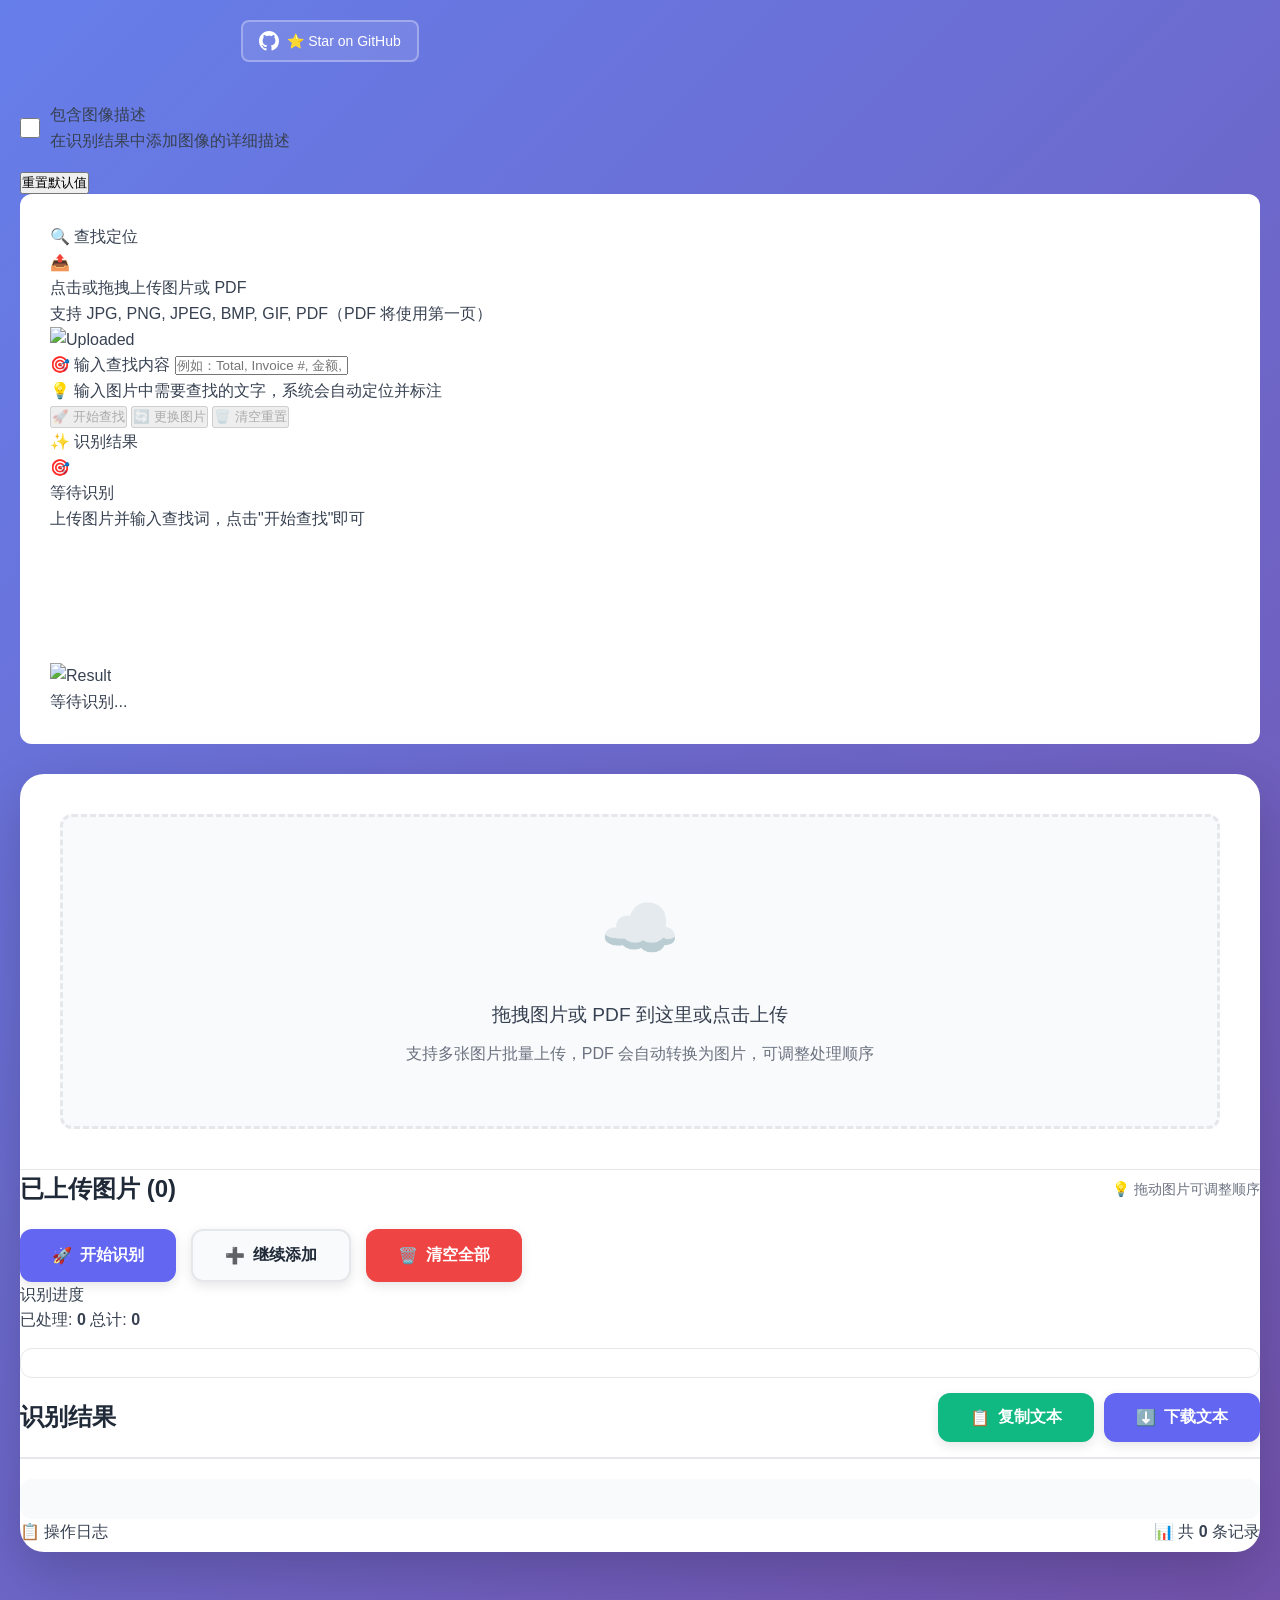
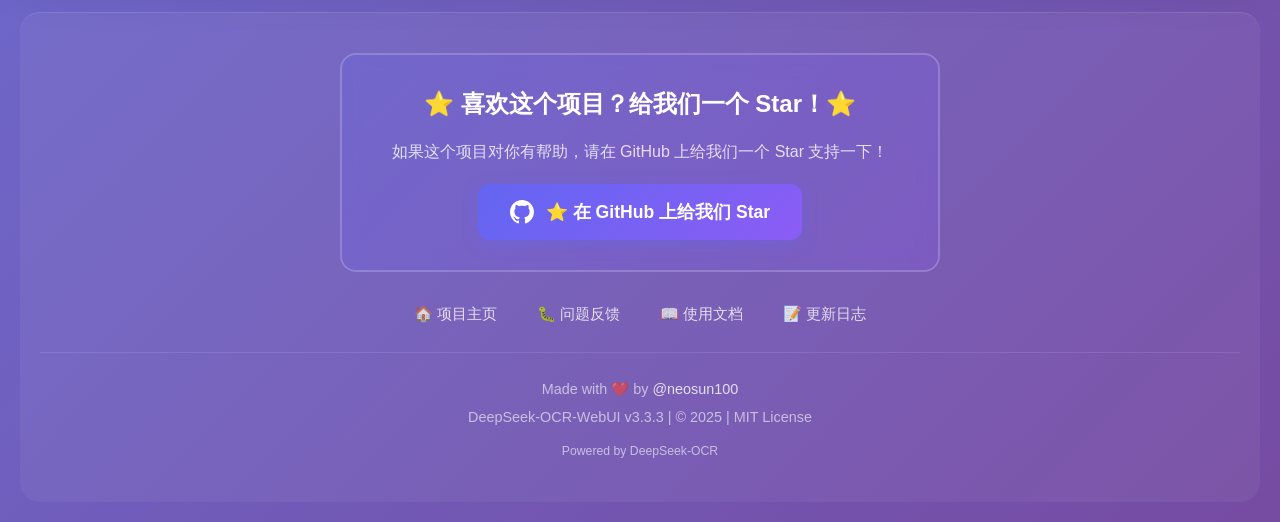
==== commit 1114f6af: "refactor" ====
--- a/ocr_ui_refactored.html
+++ b/ocr_ui_refactored.html
@@ -5,1432 +5,12 @@
     <meta name="viewport" content="width=device-width, initial-scale=1.0">
     <title>DeepSeek OCR - 智能图像识别</title>
     
-    <!-- External CSS Files (Refactored) -->
+    <!-- External CSS Files (Refactored for better organization and caching) -->
     <link rel="stylesheet" href="frontends/assets/css/main.css">
     <link rel="stylesheet" href="frontends/assets/css/components.css">
     <link rel="stylesheet" href="frontends/assets/css/forms.css">
     <link rel="stylesheet" href="frontends/assets/css/results.css">
     <link rel="stylesheet" href="frontends/assets/css/logs.css">
-    
-    <style hidden>
-        :root {
-            --primary: #6366f1;
-            --primary-dark: #4f46e5;
-            --secondary: #8b5cf6;
-            --success: #10b981;
-            --warning: #f59e0b;
-            --danger: #ef4444;
-            --dark: #1f2937;
-            --light: #f9fafb;
-            --border: #e5e7eb;
-            --text: #374151;
-            --text-light: #6b7280;
-            --shadow: rgba(0, 0, 0, 0.1);
-            --radius: 12px;
-        }
-
-        * {
-            margin: 0;
-            padding: 0;
-            box-sizing: border-box;
-        }
-
-        body {
-            font-family: 'SF Pro Display', -apple-system, BlinkMacSystemFont, 'Segoe UI', 'PingFang SC', sans-serif;
-            background: linear-gradient(135deg, #667eea 0%, #764ba2 100%);
-            color: var(--text);
-            line-height: 1.6;
-            min-height: 100vh;
-            padding: 20px;
-        }
-
-        .container {
-            max-width: 1400px;
-            margin: 0 auto;
-        }
-
-        /* Find Mode Container - 左右分栏布局 */
-        .find-mode-container {
-            display: none;
-            background: white;
-            border-radius: 20px;
-            padding: 30px;
-            box-shadow: 0 20px 60px var(--shadow);
-            animation: fadeIn 0.5s ease-out;
-        }
-
-        .find-mode-container.active {
-            display: block;
-        }
-
-        .find-split-layout {
-            display: grid;
-            grid-template-columns: 450px 1fr;
-            gap: 30px;
-            min-height: 600px;
-        }
-
-        /* 左侧面板 - 上传和控制 */
-        .find-left-panel {
-            border-right: 2px solid var(--border);
-            padding-right: 30px;
-        }
-
-        .find-panel-title {
-            font-size: 1.3em;
-            font-weight: 700;
-            margin-bottom: 20px;
-            color: var(--dark);
-            display: flex;
-            align-items: center;
-            gap: 10px;
-        }
-
-        .find-upload-zone {
-            border: 3px dashed var(--border);
-            border-radius: var(--radius);
-            padding: 40px 20px;
-            text-align: center;
-            cursor: pointer;
-            transition: all 0.3s ease;
-            background: var(--light);
-            margin-bottom: 25px;
-        }
-
-        .find-upload-zone:hover {
-            border-color: var(--primary);
-            background: #f0f4ff;
-            transform: translateY(-2px);
-        }
-
-        .find-upload-zone.drag-over {
-            border-color: var(--primary);
-            background: #e0e7ff;
-            transform: scale(1.02);
-        }
-
-        .find-upload-icon {
-            font-size: 60px;
-            margin-bottom: 15px;
-            opacity: 0.6;
-        }
-
-        .find-upload-text {
-            font-size: 1.1em;
-            color: var(--text);
-            margin-bottom: 8px;
-            font-weight: 500;
-        }
-
-        .find-upload-hint {
-            font-size: 0.9em;
-            color: var(--text-light);
-        }
-
-        .find-uploaded-preview {
-            display: none;
-            border-radius: var(--radius);
-            overflow: hidden;
-            margin-bottom: 15px;
-            position: relative;
-        }
-
-        .find-uploaded-preview.active {
-            display: block;
-        }
-
-        .find-uploaded-preview img {
-            width: 100%;
-            display: block;
-            max-height: 250px;
-            object-fit: contain;
-            background: #000;
-        }
-
-        .find-uploaded-info {
-            padding: 12px;
-            background: var(--light);
-            font-size: 0.9em;
-            color: var(--text-light);
-        }
-
-        .find-input-group {
-            margin-bottom: 25px;
-        }
-
-        .find-input-label {
-            display: block;
-            margin-bottom: 10px;
-            font-weight: 600;
-            color: var(--dark);
-            font-size: 0.95em;
-        }
-
-        .find-input-field {
-            width: 100%;
-            padding: 14px 18px;
-            border: 2px solid var(--border);
-            border-radius: var(--radius);
-            font-size: 1em;
-            transition: all 0.3s ease;
-            font-family: inherit;
-        }
-
-        .find-input-field:focus {
-            outline: none;
-            border-color: var(--primary);
-            box-shadow: 0 0 0 3px rgba(99, 102, 241, 0.1);
-        }
-
-        .find-input-hint {
-            margin-top: 8px;
-            font-size: 0.85em;
-            color: var(--text-light);
-            line-height: 1.4;
-        }
-
-        .find-actions {
-            display: flex;
-            flex-direction: column;
-            gap: 12px;
-        }
-
-        .find-btn {
-            width: 100%;
-            padding: 14px 24px;
-            border: none;
-            border-radius: var(--radius);
-            font-size: 1em;
-            font-weight: 600;
-            cursor: pointer;
-            transition: all 0.3s ease;
-            display: flex;
-            align-items: center;
-            justify-content: center;
-            gap: 8px;
-        }
-
-        .find-btn-primary {
-            background: linear-gradient(135deg, var(--primary), var(--secondary));
-            color: white;
-            box-shadow: 0 4px 15px rgba(99, 102, 241, 0.3);
-        }
-
-        .find-btn-primary:hover:not(:disabled) {
-            transform: translateY(-2px);
-            box-shadow: 0 6px 20px rgba(99, 102, 241, 0.4);
-        }
-
-        .find-btn-primary:disabled {
-            opacity: 0.5;
-            cursor: not-allowed;
-        }
-
-        .find-btn-secondary {
-            background: white;
-            color: var(--text);
-            border: 2px solid var(--border);
-        }
-
-        .find-btn-secondary:hover {
-            background: var(--light);
-            border-color: var(--primary);
-        }
-
-        /* 右侧面板 - 结果展示 */
-        .find-right-panel {
-            padding-left: 30px;
-        }
-        
-        .find-right-panel .find-result-image-wrapper {
-            text-align: center;
-        }
-
-        .find-result-container {
-            display: none;
-        }
-
-        .find-result-container.active {
-            display: block;
-        }
-
-        .find-result-empty {
-            text-align: center;
-            padding: 80px 40px;
-            color: var(--text-light);
-        }
-
-        .find-result-empty-icon {
-            font-size: 80px;
-            margin-bottom: 20px;
-            opacity: 0.3;
-        }
-
-        .find-result-empty-text {
-            font-size: 1.2em;
-            margin-bottom: 10px;
-        }
-
-        .find-result-empty-hint {
-            font-size: 0.95em;
-        }
-
-        .find-result-image-wrapper {
-            position: relative;
-            border-radius: var(--radius);
-            overflow: hidden;
-            margin-bottom: 25px;
-            box-shadow: 0 10px 40px rgba(0, 0, 0, 0.15);
-            background: #000;
-            display: inline-block;
-            max-width: 100%;
-        }
-
-        .find-result-image-wrapper img {
-            display: block;
-            width: auto;
-            height: auto;
-            max-width: 100%;
-            max-height: 600px;
-        }
-
-        .find-result-image-wrapper canvas {
-            position: absolute;
-            top: 0;
-            left: 0;
-            pointer-events: none;
-        }
-
-        .find-result-stats {
-            display: flex;
-            gap: 15px;
-            margin-bottom: 20px;
-            flex-wrap: wrap;
-        }
-
-        .find-stat-badge {
-            padding: 8px 16px;
-            background: var(--light);
-            border-radius: 20px;
-            font-size: 0.9em;
-            color: var(--text);
-            font-weight: 500;
-        }
-
-        .find-stat-badge.success {
-            background: #d1fae5;
-            color: #065f46;
-        }
-
-        .find-result-text-area {
-            background: var(--light);
-            border: 1px solid var(--border);
-            border-radius: var(--radius);
-            padding: 20px;
-            margin-bottom: 20px;
-            max-height: 200px;
-            overflow-y: auto;
-        }
-
-        .find-result-text {
-            font-size: 1em;
-            line-height: 1.6;
-            color: var(--text);
-            white-space: pre-wrap;
-            word-wrap: break-word;
-        }
-
-        .find-matches-list {
-            background: var(--light);
-            border: 1px solid var(--border);
-            border-radius: var(--radius);
-            padding: 20px;
-        }
-
-        .find-matches-title {
-            font-weight: 600;
-            margin-bottom: 15px;
-            color: var(--dark);
-            display: flex;
-            align-items: center;
-            gap: 8px;
-        }
-
-        .find-match-item {
-            display: flex;
-            align-items: center;
-            gap: 12px;
-            padding: 10px;
-            background: white;
-            border-radius: 8px;
-            margin-bottom: 10px;
-            border-left: 4px solid;
-        }
-
-        .find-match-color {
-            width: 30px;
-            height: 30px;
-            border-radius: 6px;
-            box-shadow: 0 2px 8px rgba(0, 0, 0, 0.2);
-        }
-
-        .find-match-info {
-            flex: 1;
-        }
-
-        .find-match-label {
-            font-weight: 600;
-            color: var(--dark);
-            margin-bottom: 3px;
-        }
-
-        .find-match-coords {
-            font-size: 0.85em;
-            color: var(--text-light);
-            font-family: 'Courier New', monospace;
-        }
-
-        /* 批量处理主容器 - 默认显示 */
-        .batch-mode-container {
-            display: block;
-        }
-
-        .batch-mode-container.hidden {
-            display: none;
-        }
-
-        /* Header */
-        .header {
-            text-align: center;
-            margin-bottom: 40px;
-            animation: fadeInDown 0.6s ease-out;
-        }
-
-        .header h1 {
-            color: white;
-            font-size: 3em;
-            font-weight: 700;
-            margin-bottom: 10px;
-            text-shadow: 0 4px 12px rgba(0,0,0,0.2);
-        }
-
-        .header p {
-            color: rgba(255,255,255,0.9);
-            font-size: 1.2em;
-        }
-
-        /* Main Card */
-        .main-card {
-            background: white;
-            border-radius: 24px;
-            box-shadow: 0 20px 60px rgba(0,0,0,0.2);
-            overflow: hidden;
-            animation: fadeInUp 0.6s ease-out;
-        }
-
-        /* Mode Selector */
-        .mode-section {
-            padding: 30px;
-            background: linear-gradient(135deg, #667eea 0%, #764ba2 100%);
-        }
-
-        .mode-title {
-            color: white;
-            font-size: 1.3em;
-            font-weight: 600;
-            margin-bottom: 20px;
-        }
-
-        .mode-grid {
-            display: grid;
-            grid-template-columns: repeat(auto-fit, minmax(180px, 1fr));
-            gap: 12px;
-        }
-
-        .mode-option {
-            background: rgba(255,255,255,0.15);
-            border: 2px solid transparent;
-            padding: 16px;
-            border-radius: 12px;
-            cursor: pointer;
-            transition: all 0.3s;
-            backdrop-filter: blur(10px);
-        }
-
-        .mode-option:hover {
-            background: rgba(255,255,255,0.25);
-            transform: translateY(-2px);
-        }
-
-        .mode-option.active {
-            background: white;
-            border-color: white;
-            color: var(--primary);
-        }
-
-        .mode-icon {
-            font-size: 2em;
-            display: block;
-            margin-bottom: 8px;
-        }
-
-        .mode-name {
-            font-weight: 600;
-            color: white;
-        }
-
-        .mode-option.active .mode-name {
-            color: var(--primary);
-        }
-
-        /* Upload Section */
-        .upload-section {
-            padding: 40px;
-            border-bottom: 1px solid var(--border);
-        }
-
-        .upload-area {
-            border: 3px dashed var(--border);
-            border-radius: var(--radius);
-            padding: 60px 40px;
-            text-align: center;
-            cursor: pointer;
-            transition: all 0.3s;
-            background: var(--light);
-        }
-
-        .upload-area:hover, .upload-area.dragover {
-            border-color: var(--primary);
-            background: #eef2ff;
-        }
-
-        .upload-icon {
-            font-size: 4em;
-            color: var(--primary);
-            margin-bottom: 20px;
-        }
-
-        .upload-text {
-            font-size: 1.2em;
-            color: var(--text);
-            margin-bottom: 10px;
-        }
-
-        .upload-hint {
-            color: var(--text-light);
-        }
-
-        input[type="file"] {
-            display: none;
-        }
-
-        /* Images Grid */
-        .images-section {
-            padding: 40px;
-            display: none;
-        }
-
-        .images-section.active {
-            display: block;
-        }
-
-        /* Single Image Section (Find 模式) */
-        .single-image-section {
-            padding: 40px;
-            display: none;
-        }
-
-        .single-image-section.active {
-            display: block;
-        }
-
-        .single-image-preview {
-            background: var(--bg-light);
-            border: 3px dashed var(--border-color);
-            border-radius: 20px;
-            min-height: 400px;
-            display: flex;
-            align-items: center;
-            position: relative;
-            transition: all 0.3s ease;
-            cursor: pointer;
-        }
-
-        .single-image-preview:hover {
-            border-color: var(--primary-color);
-            background: var(--bg-lighter);
-        }
-
-        .single-image-preview.drag-over {
-            border-color: var(--primary-color);
-            background: linear-gradient(135deg, rgba(59, 130, 246, 0.1), rgba(147, 51, 234, 0.1));
-            transform: scale(1.02);
-        }
-
-        .preview-placeholder {
-            text-align: center;
-            padding: 60px 40px;
-        }
-
-        .preview-icon {
-            font-size: 80px;
-            margin-bottom: 20px;
-            opacity: 0.5;
-        }
-
-        .preview-text {
-            font-size: 1.3em;
-            color: var(--text-primary);
-            margin-bottom: 10px;
-            font-weight: 500;
-        }
-
-        .preview-hint {
-            color: var(--text-light);
-            font-size: 0.95em;
-        }
-
-        .preview-container {
-            width: 100%;
-            padding: 20px;
-        }
-
-        .preview-image-wrapper {
-            position: relative;
-            display: inline-block;
-            max-width: 100%;
-            box-shadow: 0 10px 40px rgba(0,0,0,0.3);
-            border-radius: 12px;
-            overflow: hidden;
-            background: #000;
-        }
-
-        .preview-image-wrapper img {
-            display: block;
-            max-width: 100%;
-            height: auto;
-        }
-
-        .preview-image-wrapper canvas {
-            position: absolute;
-            top: 0;
-            left: 0;
-            width: 100%;
-            height: 100%;
-            pointer-events: none;
-        }
-
-        .section-header {
-            display: flex;
-            justify-content: space-between;
-            align-items: center;
-            margin-bottom: 20px;
-        }
-
-        .section-title {
-            font-size: 1.5em;
-            font-weight: 600;
-            color: var(--dark);
-        }
-
-        .images-grid {
-            display: grid;
-            grid-template-columns: repeat(auto-fill, minmax(200px, 1fr));
-            gap: 20px;
-            margin-bottom: 30px;
-        }
-
-        .image-card {
-            background: white;
-            border: 2px solid var(--border);
-            border-radius: var(--radius);
-            overflow: hidden;
-            cursor: move;
-            transition: all 0.3s;
-            position: relative;
-        }
-
-        .image-card:hover {
-            box-shadow: 0 8px 24px var(--shadow);
-            transform: translateY(-4px);
-        }
-
-        .image-card.dragging {
-            opacity: 0.5;
-        }
-
-        .image-preview {
-            width: 100%;
-            height: 200px;
-            object-fit: cover;
-            background: var(--light);
-        }
-
-        .image-info {
-            padding: 12px;
-        }
-
-        .image-name {
-            font-weight: 600;
-            font-size: 0.9em;
-            color: var(--dark);
-            margin-bottom: 4px;
-            white-space: nowrap;
-            overflow: hidden;
-            text-overflow: ellipsis;
-        }
-
-        .image-size {
-            font-size: 0.85em;
-            color: var(--text-light);
-        }
-
-        .image-order {
-            position: absolute;
-            top: 10px;
-            left: 10px;
-            background: var(--primary);
-            color: white;
-            width: 32px;
-            height: 32px;
-            border-radius: 50%;
-            display: flex;
-            align-items: center;
-            justify-content: center;
-            font-weight: bold;
-            font-size: 0.9em;
-            box-shadow: 0 2px 8px rgba(0,0,0,0.3);
-        }
-
-        .image-remove {
-            position: absolute;
-            top: 10px;
-            right: 10px;
-            background: var(--danger);
-            color: white;
-            width: 32px;
-            height: 32px;
-            border-radius: 50%;
-            border: none;
-            cursor: pointer;
-            display: flex;
-            align-items: center;
-            justify-content: center;
-            font-size: 1.2em;
-            transition: all 0.3s;
-            box-shadow: 0 2px 8px rgba(0,0,0,0.3);
-        }
-
-        .image-remove:hover {
-            background: #dc2626;
-            transform: scale(1.1);
-        }
-
-        .image-status {
-            position: absolute;
-            bottom: 0;
-            left: 0;
-            right: 0;
-            background: rgba(0,0,0,0.8);
-            color: white;
-            padding: 8px;
-            text-align: center;
-            font-size: 0.85em;
-            font-weight: 600;
-        }
-
-        .status-processing {
-            background: rgba(245, 158, 11, 0.9);
-        }
-
-        .status-completed {
-            background: rgba(16, 185, 129, 0.9);
-        }
-
-        .status-error {
-            background: rgba(239, 68, 68, 0.9);
-        }
-
-        /* Action Buttons */
-        .action-buttons {
-            display: flex;
-            gap: 15px;
-            flex-wrap: wrap;
-        }
-
-        .btn {
-            padding: 14px 32px;
-            border: none;
-            border-radius: var(--radius);
-            font-size: 1em;
-            font-weight: 600;
-            cursor: pointer;
-            transition: all 0.3s;
-            display: inline-flex;
-            align-items: center;
-            gap: 8px;
-            box-shadow: 0 4px 12px var(--shadow);
-        }
-
-        .btn:hover {
-            transform: translateY(-2px);
-            box-shadow: 0 6px 16px var(--shadow);
-        }
-
-        .btn:disabled {
-            opacity: 0.5;
-            cursor: not-allowed;
-            transform: none;
-        }
-
-        .btn-primary {
-            background: var(--primary);
-            color: white;
-        }
-
-        .btn-primary:hover:not(:disabled) {
-            background: var(--primary-dark);
-        }
-
-        .btn-secondary {
-            background: var(--light);
-            color: var(--dark);
-            border: 2px solid var(--border);
-        }
-
-        .btn-success {
-            background: var(--success);
-            color: white;
-        }
-
-        .btn-danger {
-            background: var(--danger);
-            color: white;
-        }
-
-        /* Progress Section */
-        .progress-section {
-            padding: 30px 40px;
-            background: var(--light);
-            display: none;
-        }
-
-        .progress-section.active {
-            display: block;
-        }
-
-        .progress-header {
-            display: flex;
-            justify-content: space-between;
-            align-items: center;
-            margin-bottom: 20px;
-        }
-
-        .progress-title {
-            font-size: 1.3em;
-            font-weight: 600;
-            color: var(--dark);
-        }
-
-        .progress-stats {
-            display: flex;
-            gap: 20px;
-        }
-
-        .progress-stat {
-            font-size: 0.95em;
-            color: var(--text-light);
-        }
-
-        .progress-stat strong {
-            color: var(--primary);
-            font-weight: 700;
-        }
-
-        .progress-bar-container {
-            background: white;
-            border-radius: 8px;
-            height: 12px;
-            overflow: hidden;
-            box-shadow: inset 0 2px 4px rgba(0,0,0,0.1);
-        }
-
-        .progress-bar {
-            height: 100%;
-            background: linear-gradient(90deg, var(--primary), var(--secondary));
-            transition: width 0.3s;
-            border-radius: 8px;
-        }
-
-        /* Result Section */
-        .result-section {
-            padding: 40px;
-            display: none;
-        }
-
-        .result-section.active {
-            display: block;
-        }
-
-        .result-header {
-            display: flex;
-            justify-content: space-between;
-            align-items: center;
-            margin-bottom: 20px;
-        }
-
-        .result-actions {
-            display: flex;
-            gap: 10px;
-        }
-
-        .result-text {
-            background: var(--light);
-            border: 1px solid var(--border);
-            border-radius: var(--radius);
-            padding: 24px;
-            font-family: 'SF Mono', 'Monaco', 'Courier New', monospace;
-            font-size: 0.95em;
-            line-height: 1.8;
-            white-space: pre-wrap;
-            word-wrap: break-word;
-            max-height: 600px;
-            overflow-y: auto;
-            color: var(--dark);
-        }
-
-        .result-empty {
-            text-align: center;
-            padding: 60px;
-            color: var(--text-light);
-        }
-
-        .result-empty-icon {
-            font-size: 4em;
-            margin-bottom: 20px;
-        }
-
-        /* Toast Notification */
-        .toast {
-            position: fixed;
-            bottom: 30px;
-            right: 30px;
-            background: white;
-            padding: 16px 24px;
-            border-radius: var(--radius);
-            box-shadow: 0 8px 24px rgba(0,0,0,0.2);
-            display: none;
-            align-items: center;
-            gap: 12px;
-            z-index: 1000;
-            animation: slideIn 0.3s;
-        }
-
-        .toast.active {
-            display: flex;
-        }
-
-        .toast.success { border-left: 4px solid var(--success); }
-        .toast.error { border-left: 4px solid var(--danger); }
-        .toast.info { border-left: 4px solid var(--primary); }
-
-        .toast-icon {
-            font-size: 1.5em;
-        }
-
-        .toast-message {
-            font-weight: 500;
-        }
-
-        /* Animations */
-        @keyframes fadeInDown {
-            from {
-                opacity: 0;
-                transform: translateY(-30px);
-            }
-            to {
-                opacity: 1;
-                transform: translateY(0);
-            }
-        }
-
-        @keyframes fadeInUp {
-            from {
-                opacity: 0;
-                transform: translateY(30px);
-            }
-            to {
-                opacity: 1;
-                transform: translateY(0);
-            }
-        }
-
-        @keyframes slideIn {
-            from {
-                transform: translateX(400px);
-                opacity: 0;
-            }
-            to {
-                transform: translateX(0);
-                opacity: 1;
-            }
-        }
-
-        @keyframes spin {
-            to { transform: rotate(360deg); }
-        }
-
-        .spinning {
-            animation: spin 1s linear infinite;
-        }
-
-        /* Responsive */
-        @media (max-width: 768px) {
-            body {
-                padding: 10px;
-            }
-
-            .header h1 {
-                font-size: 2em;
-            }
-
-            .header p {
-                font-size: 1em;
-            }
-
-            .mode-grid {
-                grid-template-columns: 1fr;
-            }
-
-            .upload-section,
-            .images-section,
-            .result-section {
-                padding: 20px;
-            }
-
-            .upload-area {
-                padding: 40px 20px;
-            }
-
-            .images-grid {
-                grid-template-columns: repeat(auto-fill, minmax(150px, 1fr));
-                gap: 12px;
-            }
-
-            .action-buttons {
-                flex-direction: column;
-            }
-
-            .btn {
-                width: 100%;
-                justify-content: center;
-            }
-
-            .section-header,
-            .result-header {
-                flex-direction: column;
-                align-items: flex-start;
-                gap: 15px;
-            }
-
-            .result-actions {
-                width: 100%;
-            }
-
-            .toast {
-                bottom: 20px;
-                right: 20px;
-                left: 20px;
-            }
-        }
-
-        /* Log Section */
-        .log-section {
-            padding: 40px;
-            background: var(--light);
-            border-top: 1px solid var(--border);
-            display: none;
-        }
-
-        .log-section.active {
-            display: block;
-        }
-
-        .log-header {
-            display: flex;
-            justify-content: space-between;
-            align-items: center;
-            margin-bottom: 20px;
-        }
-
-        .log-title {
-            font-size: 1.5em;
-            font-weight: 600;
-            color: var(--dark);
-        }
-
-        .log-stats {
-            display: flex;
-            gap: 20px;
-            font-size: 0.9em;
-            color: var(--text-light);
-        }
-
-        .log-stat {
-            display: flex;
-            align-items: center;
-            gap: 6px;
-        }
-
-        /* Advanced Settings */
-        .advanced-settings {
-            background: white;
-            border-radius: 16px;
-            padding: 20px;
-            box-shadow: 0 10px 30px var(--shadow);
-            margin-bottom: 20px;
-        }
-
-        .advanced-header {
-            display: flex;
-            justify-content: space-between;
-            align-items: center;
-            cursor: pointer;
-            user-select: none;
-            padding: 10px;
-            border-radius: 8px;
-            transition: background 0.3s;
-        }
-
-        .advanced-header:hover {
-            background: var(--light);
-        }
-
-        .advanced-title {
-            display: flex;
-            align-items: center;
-            gap: 10px;
-            font-size: 1.1em;
-            font-weight: 600;
-            color: var(--dark);
-        }
-
-        .advanced-toggle {
-            font-size: 1.2em;
-            transition: transform 0.3s;
-        }
-
-        .advanced-toggle.active {
-            transform: rotate(180deg);
-        }
-
-        .advanced-content {
-            max-height: 0;
-            overflow: hidden;
-            transition: max-height 0.3s ease-out, opacity 0.3s ease-out;
-            opacity: 0;
-        }
-
-        .advanced-content.active {
-            max-height: 500px;
-            opacity: 1;
-            margin-top: 20px;
-        }
-
-        .setting-group {
-            margin-bottom: 24px;
-        }
-
-        .setting-label {
-            display: flex;
-            justify-content: space-between;
-            align-items: center;
-            margin-bottom: 8px;
-            font-weight: 500;
-            color: var(--dark);
-        }
-
-        .setting-value {
-            color: var(--primary);
-            font-weight: 600;
-        }
-
-        .setting-hint {
-            font-size: 0.85em;
-            color: var(--text-light);
-            margin-top: 4px;
-            line-height: 1.4;
-        }
-
-        .slider-container {
-            position: relative;
-            padding: 10px 0;
-        }
-
-        .slider {
-            width: 100%;
-            height: 6px;
-            border-radius: 3px;
-            background: linear-gradient(to right, var(--primary) 0%, var(--primary) 50%, var(--border) 50%, var(--border) 100%);
-            outline: none;
-            -webkit-appearance: none;
-            appearance: none;
-        }
-
-        .slider::-webkit-slider-thumb {
-            -webkit-appearance: none;
-            appearance: none;
-            width: 20px;
-            height: 20px;
-            border-radius: 50%;
-            background: white;
-            border: 3px solid var(--primary);
-            cursor: pointer;
-            box-shadow: 0 2px 4px rgba(0,0,0,0.2);
-            transition: all 0.2s;
-        }
-
-        .slider::-webkit-slider-thumb:hover {
-            transform: scale(1.1);
-            box-shadow: 0 3px 6px rgba(0,0,0,0.3);
-        }
-
-        .slider::-moz-range-thumb {
-            width: 20px;
-            height: 20px;
-            border-radius: 50%;
-            background: white;
-            border: 3px solid var(--primary);
-            cursor: pointer;
-            box-shadow: 0 2px 4px rgba(0,0,0,0.2);
-            transition: all 0.2s;
-        }
-
-        .checkbox-group {
-            display: flex;
-            align-items: center;
-            gap: 10px;
-            padding: 12px;
-            background: var(--light);
-            border-radius: 8px;
-            cursor: pointer;
-            transition: background 0.2s;
-        }
-
-        .checkbox-group:hover {
-            background: #e5e7eb;
-        }
-
-        .checkbox-input {
-            width: 20px;
-            height: 20px;
-            cursor: pointer;
-            accent-color: var(--primary);
-        }
-
-        .checkbox-label {
-            flex: 1;
-            cursor: pointer;
-            user-select: none;
-        }
-
-        .reset-btn {
-            width: 100%;
-            padding: 12px;
-            background: var(--light);
-            border: 2px solid var(--border);
-            border-radius: 8px;
-            color: var(--text);
-            font-weight: 500;
-            cursor: pointer;
-            transition: all 0.3s;
-        }
-
-        .reset-btn:hover {
-            background: var(--border);
-            border-color: var(--text-light);
-        }
-
-        /* View Toggle Buttons */
-        .view-toggle {
-            display: flex;
-            gap: 8px;
-            margin-bottom: 16px;
-            padding: 4px;
-            background: var(--light);
-            border-radius: 8px;
-        }
-
-        .view-btn {
-            flex: 1;
-            padding: 8px 16px;
-            background: transparent;
-            border: none;
-            border-radius: 6px;
-            color: var(--text);
-            font-weight: 500;
-            cursor: pointer;
-            transition: all 0.2s;
-        }
-
-        .view-btn:hover {
-            background: rgba(99, 102, 241, 0.1);
-        }
-
-        .view-btn.active {
-            background: var(--primary);
-            color: white;
-        }
-
-        .result-html {
-            padding: 20px;
-            background: white;
-            border-radius: 8px;
-            overflow-x: auto;
-        }
-
-        .result-html table {
-            border-collapse: collapse;
-            width: 100%;
-            margin: 10px 0;
-        }
-
-        .result-html th,
-        .result-html td {
-            border: 1px solid var(--border);
-            padding: 8px 12px;
-            text-align: left;
-        }
-
-        .result-html th {
-            background: var(--light);
-            font-weight: 600;
-        }
-
-        .result-html tr:hover {
-            background: var(--light);
-        }
-
-        .log-container {
-            background: white;
-            border: 1px solid var(--border);
-            border-radius: var(--radius);
-            max-height: 400px;
-            overflow-y: auto;
-            padding: 16px;
-        }
-
-        .log-item {
-            padding: 12px 16px;
-            margin-bottom: 10px;
-            background: var(--light);
-            border-radius: 8px;
-            border-left: 4px solid var(--primary);
-            animation: slideInLog 0.3s;
-            transition: all 0.3s;
-        }
-
-        .log-item:hover {
-            box-shadow: 0 2px 8px rgba(0,0,0,0.1);
-        }
-
-        .log-item.success {
-            border-left-color: var(--success);
-        }
-
-        .log-item.error {
-            border-left-color: var(--danger);
-        }
-
-        .log-item.warning {
-            border-left-color: var(--warning);
-        }
-
-        .log-item.info {
-            border-left-color: var(--primary);
-        }
-
-        .log-item-header {
-            display: flex;
-            justify-content: space-between;
-            align-items: center;
-            margin-bottom: 6px;
-        }
-
-        .log-time {
-            color: var(--text-light);
-            font-size: 0.85em;
-            font-family: monospace;
-        }
-
-        .log-type {
-            padding: 2px 8px;
-            border-radius: 4px;
-            font-size: 0.75em;
-            font-weight: 600;
-            text-transform: uppercase;
-        }
-
-        .log-type.success { background: #d1fae5; color: #065f46; }
-        .log-type.error { background: #fee2e2; color: #991b1b; }
-        .log-type.warning { background: #fef3c7; color: #92400e; }
-        .log-type.info { background: #dbeafe; color: #1e40af; }
-
-        .log-message {
-            color: var(--dark);
-            line-height: 1.6;
-            font-size: 0.95em;
-        }
-
-        .log-detail {
-            margin-top: 6px;
-            padding: 8px 12px;
-            background: white;
-            border-radius: 6px;
-            font-size: 0.85em;
-            color: var(--text-light);
-            font-family: monospace;
-        }
-
-        @keyframes slideInLog {
-            from {
-                opacity: 0;
-                transform: translateY(-10px);
-            }
-            to {
-                opacity: 1;
-                transform: translateY(0);
-            }
-        }
-
-        /* Scrollbar */
-        ::-webkit-scrollbar {
-            width: 10px;
-            height: 10px;
-        }
-
-        ::-webkit-scrollbar-track {
-            background: var(--light);
-        }
-
-        ::-webkit-scrollbar-thumb {
-            background: var(--border);
-            border-radius: 5px;
-        }
-
-        ::-webkit-scrollbar-thumb:hover {
-            background: #cbd5e1;
-        }
-
-        @media (max-width: 768px) {
-            .log-panel {
-                left: 10px;
-                right: 10px;
-                width: auto;
-            }
-        }
-    </style>
-    <!-- Inline CSS above is replaced by external CSS files for better organization and caching -->
 </head>
 <body>
     <div class="container">
@@ -1452,100 +32,9 @@
                 
                 <!-- Title -->
                 <div style="flex: 1; text-align: center;">
-                    <h1>🔍 DeepSeek OCR</h1>
-                </div>
-                
-                <!-- Language Switcher -->
-                <div style="flex: 1; text-align: right;">
-                    <select id="languageSwitcher" style="padding: 8px 12px; border-radius: 8px; border: 2px solid rgba(100,100,100,0.3); background: rgba(255,255,255,0.95); color: #333; font-size: 14px; cursor: pointer;">
-                        <option value="zh-CN">🇨🇳 简体中文</option>
-                        <option value="zh-TW">🇹🇼 繁體中文</option>
-                        <option value="en-US">🇺🇸 English</option>
-                        <option value="ja-JP">🇯🇵 日本語</option>
-                    </select>
-                </div>
-            </div>
-            <p id="headerSubtitle" data-i18n="headerSubtitle">智能图像识别 · 批量处理 · 多模式支持 · 支持 Apple Silicon</p>
-        </div>
-
-        <!-- Mode Selection (始终可见) -->
-        <div class="main-card" style="margin-bottom: 20px;">
-            <div class="mode-section">
-                <div class="mode-title">选择识别模式（增强版：新增 Find 和 Freeform）</div>
-                <div class="mode-grid">
-                    <div class="mode-option active" data-mode="document">
-                        <span class="mode-icon">📄</span>
-                        <div class="mode-name">文档转Markdown</div>
-                    </div>
-                    <div class="mode-option" data-mode="ocr">
-                        <span class="mode-icon">📝</span>
-                        <div class="mode-name">通用OCR</div>
-                    </div>
-                    <div class="mode-option" data-mode="free">
-                        <span class="mode-icon">📋</span>
-                        <div class="mode-name">纯文本提取</div>
-                    </div>
-                    <div class="mode-option" data-mode="figure">
-                        <span class="mode-icon">📊</span>
-                        <div class="mode-name">图表解析</div>
-                    </div>
-                    <div class="mode-option" data-mode="describe">
-                        <span class="mode-icon">🖼️</span>
-                        <div class="mode-name">图像描述</div>
-                    </div>
-                    <div class="mode-option" data-mode="find">
-                        <span class="mode-icon">🔍</span>
-                        <div class="mode-name">查找定位</div>
-                    </div>
-                    <div class="mode-option" data-mode="freeform">
-                        <span class="mode-icon">✨</span>
-                        <div class="mode-name">自定义提示</div>
-                    </div>
-                </div>
-            </div>
-        </div>
-
-        <!-- Advanced Settings -->
-        <div class="advanced-settings">
-            <div class="advanced-header" id="advancedHeader">
-                <div class="advanced-title">
-                    <span>⚙️</span>
-                    <span data-i18n="advancedSettings.title">高级设置</span>
-                </div>
-                <span class="advanced-toggle">▼</span>
-            </div>
-            <div class="advanced-content" id="advancedContent">
-                <!-- Base Size Setting -->
-                <div class="setting-group">
-                    <div class="setting-label">
-                        <span data-i18n="advancedSettings.baseSize.label">基础分辨率 (Base Size)</span>
-                        <span class="setting-value" id="baseSizeValue">1024</span>
-                    </div>
-                    <div class="slider-container">
-                        <input type="range" id="baseSize" class="slider" min="512" max="2048" step="128" value="1024">
-                    </div>
-                    <div class="setting-hint" data-i18n="advancedSettings.baseSize.hint">图像处理的基础分辨率。数值越高，质量越好但速度越慢。推荐：1024</div>
-                </div>
-
-                <!-- Image Size Setting -->
-                <div class="setting-group">
-                    <div class="setting-label">
-                        <span data-i18n="advancedSettings.imageSize.label">切片大小 (Image Size)</span>
-                        <span class="setting-value" id="imageSizeValue">640</span>
-                    </div>
-                    <div class="slider-container">
-                        <input type="range" id="imageSize" class="slider" min="320" max="1280" step="64" value="640">
-                    </div>
-                    <div class="setting-hint" data-i18n="advancedSettings.imageSize.hint">动态裁剪的切片大小。影响内存使用。推荐：640</div>
-                </div>
-
-                <!-- Crop Mode Setting -->
-                <div class="setting-group">
-                    <div class="checkbox-group" onclick="document.getElementById('cropMode').click()">
-                        <input type="checkbox" id="cropMode" class="checkbox-input" checked>
-                        <div>
-                            <div class="checkbox-label" data-i18n="advancedSettings.cropMode.label">启用裁剪模式</div>
-                            <div class="setting-hint" data-i18n="advancedSettings.cropMode.hint">对大图进行动态裁剪，提高识别精度</div>
+                    <!-- Load i18n translations -->
+                    <script src="i18n.js"></script>
+                    <script src="frontends/assets/js/app.js"></script>
                         </div>
                     </div>
                 </div>
@@ -1861,2021 +350,7 @@
     <!-- Load i18n translations -->
     <script src="i18n.js"></script>
     
-    <script>
-        // ====================================
-        // Using external i18n.js for translations
-        // i18n functions: t(), switchLanguage(), updateUILanguage(), initI18n()
-        // ====================================
-        
-        // Use window.i18n from external i18n.js
-        const t = window.i18n.t;
-        const switchLanguage = window.i18n.switchLanguage;
-        const updateUILanguage = window.i18n.updateUILanguage;
-        const initI18n = window.i18n.initI18n;
-        let currentLang = window.i18n.getCurrentLang();
-        
-        // Re-initialize updateUILanguage to handle dynamic button updates
-        const originalUpdateUILanguage = updateUILanguage;
-        // Custom UI language updater that extends the base i18n functionality
-        function customUpdateUILanguage() {
-            currentLang = window.i18n.getCurrentLang();
-            
-            // Call original update from i18n.js
-            originalUpdateUILanguage();
-            
-        }
-
-        // ====================================
-        // Configuration
-        const CONFIG = {
-            apiUrl: window.location.origin || 'http://localhost:8001',
-            maxConcurrent: 1 // 逐一处理
-        };
-
-        // State
-        const state = {
-            mode: 'document',
-            images: [],
-            results: [],
-            isProcessing: false,
-            singleImage: null  // 用于 Find 模式的单图
-        };
-
-        // DOM Elements
-        const elements = {
-            uploadArea: document.getElementById('uploadArea'),
-            fileInput: document.getElementById('fileInput'),
-            imagesSection: document.getElementById('imagesSection'),
-            imagesGrid: document.getElementById('imagesGrid'),
-            imageCount: document.getElementById('imageCount'),
-            processBtn: document.getElementById('processBtn'),
-            addMoreBtn: document.getElementById('addMoreBtn'),
-            clearBtn: document.getElementById('clearBtn'),
-            progressSection: document.getElementById('progressSection'),
-            progressBar: document.getElementById('progressBar'),
-            processedCount: document.getElementById('processedCount'),
-            totalCount: document.getElementById('totalCount'),
-            resultSection: document.getElementById('resultSection'),
-            resultText: document.getElementById('resultText'),
-            copyBtn: document.getElementById('copyBtn'),
-            downloadBtn: document.getElementById('downloadBtn'),
-            toast: document.getElementById('toast'),
-            toastIcon: document.getElementById('toastIcon'),
-            toastMessage: document.getElementById('toastMessage'),
-            logSection: document.getElementById('logSection'),
-            logContent: document.getElementById('logContent'),
-            logCount: document.getElementById('logCount')
-        };
-
-        // Advanced Settings State
-        const advancedSettings = {
-            baseSize: 1024,
-            imageSize: 640,
-            cropMode: true,
-            includeCaption: false
-        };
-
-        // Load settings from localStorage
-        function loadAdvancedSettings() {
-            const saved = localStorage.getItem('deepseek_ocr_advanced_settings');
-            if (saved) {
-                try {
-                    const parsed = JSON.parse(saved);
-                    Object.assign(advancedSettings, parsed);
-                } catch (e) {
-                    console.error('Failed to load advanced settings:', e);
-                }
-            }
-            updateAdvancedUI();
-        }
-
-        // Save settings to localStorage
-        function saveAdvancedSettings() {
-            localStorage.setItem('deepseek_ocr_advanced_settings', JSON.stringify(advancedSettings));
-        }
-
-        // Update UI with current settings
-        function updateAdvancedUI() {
-            document.getElementById('baseSize').value = advancedSettings.baseSize;
-            document.getElementById('baseSizeValue').textContent = advancedSettings.baseSize;
-            document.getElementById('imageSize').value = advancedSettings.imageSize;
-            document.getElementById('imageSizeValue').textContent = advancedSettings.imageSize;
-            document.getElementById('cropMode').checked = advancedSettings.cropMode;
-            document.getElementById('includeCaption').checked = advancedSettings.includeCaption;
-            updateSliderBackground('baseSize');
-            updateSliderBackground('imageSize');
-        }
-
-        // Update slider background gradient
-        function updateSliderBackground(sliderId) {
-            const slider = document.getElementById(sliderId);
-            const min = parseFloat(slider.min);
-            const max = parseFloat(slider.max);
-            const val = parseFloat(slider.value);
-            const percentage = ((val - min) / (max - min)) * 100;
-            slider.style.background = `linear-gradient(to right, var(--primary) 0%, var(--primary) ${percentage}%, var(--border) ${percentage}%, var(--border) 100%)`;
-        }
-
-        // Setup Advanced Settings
-        function setupAdvancedSettings() {
-            const header = document.getElementById('advancedHeader');
-            const content = document.getElementById('advancedContent');
-            const toggle = header.querySelector('.advanced-toggle');
-            const baseSize = document.getElementById('baseSize');
-            const imageSize = document.getElementById('imageSize');
-            const cropMode = document.getElementById('cropMode');
-            const includeCaption = document.getElementById('includeCaption');
-            const resetBtn = document.getElementById('resetAdvanced');
-
-            // Toggle panel
-            header.addEventListener('click', () => {
-                content.classList.toggle('active');
-                toggle.classList.toggle('active');
-            });
-
-            // Base Size slider
-            baseSize.addEventListener('input', (e) => {
-                advancedSettings.baseSize = parseInt(e.target.value);
-                document.getElementById('baseSizeValue').textContent = advancedSettings.baseSize;
-                updateSliderBackground('baseSize');
-                saveAdvancedSettings();
-            });
-
-            // Image Size slider
-            imageSize.addEventListener('input', (e) => {
-                advancedSettings.imageSize = parseInt(e.target.value);
-                document.getElementById('imageSizeValue').textContent = advancedSettings.imageSize;
-                updateSliderBackground('imageSize');
-                saveAdvancedSettings();
-            });
-
-            // Crop Mode checkbox
-            cropMode.addEventListener('change', (e) => {
-                advancedSettings.cropMode = e.target.checked;
-                saveAdvancedSettings();
-            });
-
-            // Include Caption checkbox
-            includeCaption.addEventListener('change', (e) => {
-                advancedSettings.includeCaption = e.target.checked;
-                saveAdvancedSettings();
-            });
-
-            // Reset button
-            resetBtn.addEventListener('click', () => {
-                advancedSettings.baseSize = 1024;
-                advancedSettings.imageSize = 640;
-                advancedSettings.cropMode = true;
-                advancedSettings.includeCaption = false;
-                updateAdvancedUI();
-                saveAdvancedSettings();
-                showToast(t('toast.clearSuccess') + ' - ' + t('advancedSettings.reset'), 'success');
-            });
-
-            // Load saved settings
-            loadAdvancedSettings();
-        }
-
-        // Get advanced settings as FormData additions
-        function appendAdvancedSettings(formData) {
-            formData.append('base_size', advancedSettings.baseSize);
-            formData.append('image_size', advancedSettings.imageSize);
-            formData.append('crop_mode', advancedSettings.cropMode);
-            formData.append('include_caption', advancedSettings.includeCaption);
-        }
-
-        // Parameter Validation
-        function validateAdvancedSettings() {
-            const errors = [];
-            
-            if (advancedSettings.baseSize < 512 || advancedSettings.baseSize > 2048) {
-                errors.push(`Base Size must be between 512 and 2048 (current: ${advancedSettings.baseSize})`);
-            }
-            
-            if (advancedSettings.imageSize < 224 || advancedSettings.imageSize > 1280) {
-                errors.push(`Image Size must be between 224 and 1280 (current: ${advancedSettings.imageSize})`);
-            }
-            
-            if (errors.length > 0) {
-                showToast(`Validation Error: ${errors.join(', ')}`, 'error');
-                return false;
-            }
-            
-            return true;
-        }
-
-        // HTML Detection and Rendering
-        let currentView = 'formatted';
-        let currentResultData = { text: '', rawText: '', hasHTML: false };
-
-        function detectHTML(text) {
-            // Check for HTML tags (especially tables which DeepSeek-OCR outputs)
-            return /<\s*(table|html|div|p|span|h[1-6]|ul|ol|li)\s*[^>]*>/i.test(text);
-        }
-
-        function sanitizeHTML(html) {
-            // Basic XSS prevention - remove script and dangerous tags
-            const temp = document.createElement('div');
-            temp.innerHTML = html;
-            
-            // Remove script tags
-            const scripts = temp.querySelectorAll('script, iframe, object, embed');
-            scripts.forEach(el => el.remove());
-            
-            // Remove dangerous attributes
-            const allElements = temp.querySelectorAll('*');
-            allElements.forEach(el => {
-                Array.from(el.attributes).forEach(attr => {
-                    if (attr.name.startsWith('on')) {
-                        el.removeAttribute(attr.name);
-                    }
-                });
-            });
-            
-            return temp.innerHTML;
-        }
-
-        function displayResult(text, rawText = '') {
-            currentResultData.text = text;
-            currentResultData.rawText = rawText || text;
-            currentResultData.hasHTML = detectHTML(text);
-            
-            const viewToggle = document.getElementById('viewToggle');
-            const resultText = document.getElementById('resultText');
-            
-            // Show view toggle only if HTML detected
-            if (currentResultData.hasHTML) {
-                viewToggle.style.display = 'flex';
-            } else {
-                viewToggle.style.display = 'none';
-            }
-            
-            // Display based on current view
-            updateResultView();
-        }
-
-        function updateResultView() {
-            const resultText = document.getElementById('resultText');
-            const text = currentResultData.text;
-            const rawText = currentResultData.rawText;
-            
-            switch (currentView) {
-                case 'formatted':
-                    // Clean text without HTML
-                    resultText.className = 'result-text';
-                    resultText.textContent = text;
-                    break;
-                    
-                case 'raw':
-                    // Show raw text with all markers
-                    resultText.className = 'result-text';
-                    resultText.textContent = rawText;
-                    break;
-                    
-                case 'html':
-                    // Render HTML (if present)
-                    resultText.className = 'result-text result-html';
-                    if (currentResultData.hasHTML) {
-                        resultText.innerHTML = sanitizeHTML(text);
-                    } else {
-                        resultText.textContent = text;
-                    }
-                    break;
-            }
-        }
-
-        function setupViewToggle() {
-            const viewToggle = document.getElementById('viewToggle');
-            const buttons = viewToggle.querySelectorAll('.view-btn');
-            
-            buttons.forEach(btn => {
-                btn.addEventListener('click', () => {
-                    const view = btn.dataset.view;
-                    currentView = view;
-                    
-                    // Update active state
-                    buttons.forEach(b => b.classList.remove('active'));
-                    btn.classList.add('active');
-                    
-                    // Update display
-                    updateResultView();
-                });
-            });
-        }
-
-        // Initialize
-        function init() {
-            setupModeSelector();
-            setupUpload();
-            setupButtons();
-            setupDragAndDrop();
-            setupAdvancedSettings();
-            setupViewToggle();
-            
-            // 显示日志区域
-            elements.logSection.classList.add('active');
-            
-            // 初始化日志 - 获取实际服务地址
-            const getServiceAddress = () => {
-                // 优先使用当前页面的地址
-                const host = window.location.host;
-                const protocol = window.location.protocol;
-                if (host && host !== '') {
-                    return `${protocol}//${host}`;
-                }
-                // 如果无法获取，使用配置文件中的地址
-                return CONFIG.apiUrl || 'http://localhost:8001';
-            };
-            
-            addLog('System Init', 'info', '🚀 DeepSeek OCR system ready!', {
-                'Version': 'v3.3.3',
-                'Service': getServiceAddress(),
-                'Formats': 'Images: JPG, PNG, JPEG, BMP, GIF, WEBP | PDF',
-                'Modes': '7 recognition modes available'
-            });
-        }
-
-        // Add Log Entry (使用 i18n 国际化)
-        function addLog(message, type = 'info', detail = '', extraData = null) {
-            const now = new Date();
-            const timeStr = now.toLocaleTimeString(currentLang === 'en-US' ? 'en-US' : 'zh-CN', { 
-                hour12: false,
-                hour: '2-digit',
-                minute: '2-digit',
-                second: '2-digit',
-                fractionalSecondDigits: 3
-            });
-
-            // Map Chinese messages to i18n keys
-            const messageKeyMap = {
-                '系统初始化': 'systemInit',
-                '切换模式': 'modeSwitch',
-                '切换识别模式': 'modeChanged',
-                '文件上传失败': 'uploadFailed',
-                '部分文件已忽略': 'filesIgnored',
-                '开始上传图片': 'uploadStarted',
-                '图片上传完成': 'uploadComplete',
-                '图片加载失败': 'imageLoadFailed',
-                'PDF 转换开始': 'pdfConversionStarted',
-                'PDF 转换进度': 'pdfConverting',
-                'PDF 转换完成': 'pdfConversionComplete',
-                'PDF 转换失败': 'pdfConversionFailed',
-                '开始拖动图片': 'dragStarted',
-                '图片顺序已调整': 'orderChanged',
-                '图片上传成功': 'imageUploaded',
-                '清空图片': 'imagesCleared',
-                '无法开始识别': 'cannotStart',
-                '开始批量识别': 'batchRecognitionStarted',
-                '识别图片': 'processingImage',
-                '✓ 识别成功': 'recognitionSuccess',
-                '✗ 识别失败': 'recognitionFailed',
-                '批量识别完成': 'batchComplete',
-                '开始查找定位': 'findStarted',
-                '✓ 查找定位成功': 'findSuccess',
-                '查找完成': 'findComplete',
-                '✗ 查找失败': 'findFailed',
-                '复制操作失败': 'copyFailed',
-                '复制到剪贴板': 'copiedToClipboard',
-                '下载操作失败': 'downloadFailed',
-                '下载识别结果': 'downloaded',
-                '清空队列': 'queueCleared',
-                '文件格式不支持': 'formatNotSupported',
-                'PDF 转换成功': 'pdfConverted',
-                '重置 Find 模式': 'findModeReset',
-                '开始查找': 'findStarted',
-                '✓ 查找成功': 'findSuccess'
-            };
-
-            // Get translated message using i18n
-            const messageKey = messageKeyMap[message];
-            const translatedMessage = messageKey ? t(`logMessages.${messageKey}`) : message;
-
-            // Get translated type label
-            const typeLabel = t(`logTypes.${type}`) || type;
-
-            let extraHtml = '';
-            if (extraData) {
-                const extraItems = Object.entries(extraData).map(([key, value]) => 
-                    `${key}: ${value}`
-                ).join(' | ');
-                extraHtml = `<div class="log-detail">${extraItems}</div>`;
-            } else if (detail) {
-                extraHtml = `<div class="log-detail">${detail}</div>`;
-            }
-
-            const logItem = document.createElement('div');
-            logItem.className = `log-item ${type}`;
-            logItem.innerHTML = `
-                <div class="log-item-header">
-                    <span class="log-time">${timeStr}</span>
-                    <span class="log-type ${type}">${typeLabel}</span>
-                </div>
-                <div class="log-message">${translatedMessage}</div>
-                ${extraHtml}
-            `;
-
-            elements.logContent.insertBefore(logItem, elements.logContent.firstChild);
-
-            // 更新日志计数
-            const logCount = elements.logContent.querySelectorAll('.log-item').length;
-            elements.logCount.textContent = logCount;
-
-            // 限制日志数量，最多保留100条
-            const logs = elements.logContent.querySelectorAll('.log-item');
-            if (logs.length > 100) {
-                logs[logs.length - 1].remove();
-            }
-
-            // 自动滚动到顶部显示最新日志
-            elements.logContent.scrollTop = 0;
-        }
-
-        // Mode Selector
-        function setupModeSelector() {
-            document.querySelectorAll('.mode-option').forEach(option => {
-                option.addEventListener('click', () => {
-                    const oldMode = state.mode;
-                    const newMode = option.dataset.mode;
-                    
-                    // 如果模式相同，不做任何操作
-                    if (oldMode === newMode) return;
-                    
-                    document.querySelectorAll('.mode-option').forEach(o => o.classList.remove('active'));
-                    option.classList.add('active');
-                    state.mode = newMode;
-                    const modeName = option.querySelector('.mode-name').textContent;
-                    
-                    // Find 模式切换到专用界面
-                    const isFindMode = (newMode === 'find');
-                    const findContainer = document.getElementById('findModeContainer');
-                    const batchContainer = document.getElementById('batchModeContainer');
-                    
-                    if (isFindMode) {
-                        // 切换到 Find 专用界面
-                        findContainer.classList.add('active');
-                        batchContainer.classList.add('hidden');
-                        addLog('Mode Switch', 'info', 'Switched to Find & Locate mode (single image)', {
-                            'Mode': '🔍 Find Mode',
-                            'Layout': 'Split view',
-                            '特性': '边界框可视化'
-                        });
-                    } else {
-                        // 切换回批量处理界面
-                        findContainer.classList.remove('active');
-                        batchContainer.classList.remove('hidden');
-                        
-                        // 显示/隐藏 Freeform 批量模式的输入框
-                        const freeformInputBatch = document.getElementById('freeformInputBatch');
-                        if (freeformInputBatch) {
-                            freeformInputBatch.style.display = (newMode === 'freeform') ? 'block' : 'none';
-                        }
-                        
-                        addLog('Mode Switch', 'info', `Switched to ${modeName} mode (batch processing)`, {
-                            'Mode': modeName,
-                            'Type': 'Batch processing'
-                        });
-                    }
-                    
-                    // 检查是否已经完成识别
-                    const hasCompletedImages = state.images.some(img => img.status === 'completed' || img.status === 'error');
-                    
-                    if (hasCompletedImages) {
-                        // 重置所有图片状态为待处理
-                        const completedCount = state.images.filter(img => img.status === 'completed').length;
-                        const errorCount = state.images.filter(img => img.status === 'error').length;
-                        
-                        state.images.forEach(img => {
-                            img.status = 'pending';
-                            img.result = null;
-                        });
-                        
-                        // 清空之前的识别结果
-                        state.results = [];
-                        
-                        // 隐藏进度和结果区域
-                        elements.progressSection.classList.remove('active');
-                        elements.resultSection.classList.remove('active');
-                        
-                        // 重新渲染图片（清除状态标签）
-                        renderImages();
-                        
-                        // 更新UI状态（使按钮可点击）
-                        updateUI();
-                        
-                        showToast(`已切换到: ${modeName}，可以重新识别`, 'info');
-                        addLog('Mode Changed', 'success', `Switched from [${getModeDisplayName(oldMode)}] to [${modeName}], state reset`, {
-                            'New Mode': modeName,
-                            'Use Case': getModeDescription(state.mode),
-                            '图片数量': `${state.images.length} 张`,
-                            '已重置': `${completedCount} 张已完成，${errorCount} 张失败`,
-                            '当前状态': '准备重新识别'
-                        });
-                    } else {
-                        showToast(`已切换到: ${modeName}`, 'info');
-                        addLog('Mode Changed', 'info', `从 [${getModeDisplayName(oldMode)}] 切换到 [${modeName}]`, {
-                            'Current Mode': modeName,
-                            'Use Case': getModeDescription(state.mode)
-                        });
-                    }
-                });
-            });
-        }
-
-        function getModeDisplayName(mode) {
-            const names = {
-                'document': '文档转Markdown',
-                'ocr': '通用OCR',
-                'free': '纯文本提取',
-                'figure': '图表解析',
-                'describe': '图像描述',
-                'find': '查找定位 (Find)',
-                'freeform': '自定义 (Freeform)'
-            };
-            return names[mode] || mode;
-        }
-
-        function getModeDescription(mode) {
-            const descriptions = {
-                'document': '保留文档格式和布局',
-                'ocr': '提取所有可见文字',
-                'free': '纯文本不保留格式',
-                'figure': '识别图表公式等',
-                'describe': '生成详细图像描述',
-                'find': '查找并定位特定内容',
-                'freeform': '使用自定义提示词'
-            };
-            return descriptions[mode] || '未知';
-        }
-
-        // Upload Setup
-        function setupUpload() {
-            elements.uploadArea.addEventListener('click', () => {
-                elements.fileInput.click();
-            });
-
-            elements.fileInput.addEventListener('change', (e) => {
-                handleFiles(Array.from(e.target.files));
-                e.target.value = '';
-            });
-
-            // Drag and drop
-            elements.uploadArea.addEventListener('dragover', (e) => {
-                e.preventDefault();
-                elements.uploadArea.classList.add('dragover');
-            });
-
-            elements.uploadArea.addEventListener('dragleave', () => {
-                elements.uploadArea.classList.remove('dragover');
-            });
-
-            elements.uploadArea.addEventListener('drop', (e) => {
-                e.preventDefault();
-                elements.uploadArea.classList.remove('dragover');
-                handleFiles(Array.from(e.dataTransfer.files));
-            });
-        }
-
-        // Handle Files
-        async function handleFiles(files) {
-            const totalFiles = files.length;
-            const imageFiles = [];
-            const pdfFiles = [];
-            const invalidFiles = [];
-            
-            // 分类文件
-            files.forEach(file => {
-                const fileType = file.type.toLowerCase();
-                const fileName = file.name.toLowerCase();
-                
-                if (fileType.startsWith('image/') || 
-                    fileName.match(/\.(jpg|jpeg|png|gif|bmp|webp)$/i)) {
-                    imageFiles.push(file);
-                } else if (fileType === 'application/pdf' || fileName.endsWith('.pdf')) {
-                    pdfFiles.push(file);
-                } else {
-                    invalidFiles.push(file);
-                }
-            });
-            
-            // 检查是否有有效文件
-            if (imageFiles.length === 0 && pdfFiles.length === 0) {
-                const formats = invalidFiles.map(f => f.name.split('.').pop() || '未知').join(', ');
-                showToast('请选择有效的图片或 PDF 文件', 'error');
-                addLog('Upload Failed', 'error', 'All file formats not supported', {
-                    'Attempted': `${totalFiles} 个文件`,
-                    'Invalid Formats': formats,
-                    'Supported': '图片: JPG, PNG, JPEG, BMP, GIF, WEBP\nPDF: PDF'
-                });
-                return;
-            }
-            
-            // 处理无效文件提示
-            if (invalidFiles.length > 0) {
-                const invalidNames = invalidFiles.map(f => f.name).join(', ');
-                showToast(`已忽略 ${invalidFiles.length} 个不支持的文件`, 'warning');
-                addLog('Files Ignored', 'warning', `不支持的文件: ${invalidNames}`, {
-                    'Ignored': `${invalidFiles.length} 个`,
-                    'Supported': '图片或 PDF'
-                });
-            }
-            
-            // 处理图片文件
-            if (imageFiles.length > 0) {
-                const totalSize = imageFiles.reduce((sum, f) => sum + f.size, 0);
-                addLog('开始上传图片', 'info', `正在处理 ${imageFiles.length} 张图片...`, {
-                    '有效文件': `${imageFiles.length} 张`,
-                    '总大小': formatFileSize(totalSize)
-                });
-
-                let loadedCount = 0;
-                imageFiles.forEach((file, index) => {
-                    const id = Date.now() + Math.random();
-                    const reader = new FileReader();
-                    
-                    reader.onload = (e) => {
-                        state.images.push({
-                            id,
-                            file,
-                            name: file.name,
-                            size: formatFileSize(file.size),
-                            preview: e.target.result,
-                            status: 'pending',
-                            result: null
-                        });
-                        renderImages();
-                        updateUI();
-                        
-                        loadedCount++;
-                        if (loadedCount === imageFiles.length) {
-                            addLog('图片上传完成', 'success', `所有图片已加载到队列`, {
-                                '成功加载': `${imageFiles.length} 张`,
-                                '当前队列': `${state.images.length} 张`,
-                                '识别模式': getModeDisplayName(state.mode)
-                            });
-                        }
-                    };
-                    
-                    reader.onerror = () => {
-                        addLog(`图片加载失败`, 'error', `无法读取: ${file.name}`);
-                    };
-                    
-                    reader.readAsDataURL(file);
-                });
-            }
-            
-            // 处理 PDF 文件
-            if (pdfFiles.length > 0) {
-                for (const pdfFile of pdfFiles) {
-                    await handlePDFFile(pdfFile);
-                }
-            }
-            
-            if (imageFiles.length > 0) {
-                showToast(`添加了 ${imageFiles.length} 张图片`, 'success');
-            }
-        }
-        
-        // Handle PDF File - 处理 PDF 文件并转换为图片
-        async function handlePDFFile(pdfFile) {
-            try {
-                showToast(`正在转换 PDF: ${pdfFile.name}...`, 'info');
-                addLog('PDF 转换开始', 'info', `正在处理 PDF 文件: ${pdfFile.name}`, {
-                    '文件名': pdfFile.name,
-                    '大小': formatFileSize(pdfFile.size),
-                    '状态': '转换中...'
-                });
-                
-                // 创建 FormData
-                const formData = new FormData();
-                formData.append('file', pdfFile);
-                
-                // 调用后端 PDF 转图片接口
-                const response = await fetch(`${CONFIG.apiUrl}/pdf-to-images`, {
-                    method: 'POST',
-                    body: formData
-                });
-                
-                const data = await response.json();
-                
-                if (!data.success) {
-                    throw new Error(data.error || 'PDF 转换失败');
-                }
-                
-                // 显示转换进度（如果后端返回了总页数）
-                const totalPages = data.total_pages || data.images.length;
-                const pageCount = data.images.length;
-                
-                // 添加开始转换的日志
-                if (totalPages > 1) {
-                    addLog('PDF 转换开始', 'info', `开始转换 PDF，共 ${totalPages} 页`, {
-                        '总页数': `${totalPages} 页`,
-                        '状态': '开始处理...'
-                    });
-                }
-                
-                // 为每页创建图片对象 - 使用异步处理确保实时显示进度
-                for (let index = 0; index < data.images.length; index++) {
-                    const imgData = data.images[index];
-                    
-                    // 添加进度日志（每页转换完成时）- 使用异步延迟确保实时显示
-                    if (totalPages > 1) {
-                        // 使用 setTimeout 让浏览器有时间渲染每条日志
-                        await new Promise(resolve => {
-                            setTimeout(() => {
-                                addLog('PDF 转换进度', 'info', `正在处理第 ${index + 1}/${totalPages} 页`, {
-                                    '当前页': `${index + 1}/${totalPages}`,
-                                    '进度': `${Math.round((index + 1) / totalPages * 100)}%`
-                                });
-                                resolve();
-                            }, index * 50); // 每页延迟50ms，确保日志实时显示
-                        });
-                    }
-                    
-                    const id = Date.now() + Math.random() + index;
-                    
-                    // 创建 Blob 对象用于后续处理
-                    const base64Data = imgData.data.split(',')[1];
-                    const byteCharacters = atob(base64Data);
-                    const byteNumbers = new Array(byteCharacters.length);
-                    for (let i = 0; i < byteCharacters.length; i++) {
-                        byteNumbers[i] = byteCharacters.charCodeAt(i);
-                    }
-                    const byteArray = new Uint8Array(byteNumbers);
-                    const blob = new Blob([byteArray], { type: 'image/png' });
-                    const file = new File([blob], imgData.name, { type: 'image/png' });
-                    
-                    state.images.push({
-                        id,
-                        file,
-                        name: imgData.name,
-                        size: formatFileSize(byteArray.length),
-                        preview: imgData.data, // base64 预览
-                        status: 'pending',
-                        result: null,
-                        isFromPDF: true,
-                        originalPDF: pdfFile.name,
-                        pageNumber: imgData.page_number
-                    });
-                    
-                    // 实时更新UI（每处理几页更新一次，避免过于频繁）
-                    if ((index + 1) % 5 === 0 || index === data.images.length - 1) {
-                        renderImages();
-                        updateUI();
-                    }
-                }
-                
-                // 最终更新UI
-                renderImages();
-                updateUI();
-                
-                // 添加完成日志
-                addLog('PDF 转换完成', 'success', `PDF 已成功转换为 ${pageCount} 张图片`, {
-                    '原文件': data.original_filename,
-                    '总页数': `${totalPages} 页`,
-                    '已转换': `${pageCount} 页`,
-                    '状态': '已添加到队列'
-                });
-                
-                showToast(`PDF 转换完成，已添加 ${pageCount} 张图片`, 'success');
-                
-            } catch (error) {
-                console.error('PDF 转换错误:', error);
-                showToast(`PDF 转换失败: ${error.message}`, 'error');
-                addLog('PDF 转换失败', 'error', `无法转换 PDF: ${pdfFile.name}`, {
-                    '错误': error.message,
-                    '文件名': pdfFile.name
-                });
-            }
-        }
-
-        // Render Images
-        function renderImages() {
-            elements.imagesGrid.innerHTML = state.images.map((img, index) => `
-                <div class="image-card" draggable="true" data-id="${img.id}">
-                    <div class="image-order">${index + 1}</div>
-                    <button class="image-remove" onclick="removeImage('${img.id}')">×</button>
-                    <img src="${img.preview}" alt="${img.name}" class="image-preview">
-                    <div class="image-info">
-                        <div class="image-name" title="${img.name}">${img.name}</div>
-                        <div class="image-size">${img.size}</div>
-                    </div>
-                    ${img.status !== 'pending' ? `<div class="image-status status-${img.status}">${getStatusText(img.status)}</div>` : ''}
-                </div>
-            `).join('');
-
-            setupImageDragAndDrop();
-        }
-
-        // Setup Image Drag and Drop for Reordering (修复版)
-        function setupImageDragAndDrop() {
-            const cards = document.querySelectorAll('.image-card');
-            let draggedElement = null;
-            let draggedId = null;
-
-            cards.forEach(card => {
-                card.addEventListener('dragstart', (e) => {
-                    draggedElement = card;
-                    draggedId = card.dataset.id;
-                    const img = state.images.find(i => i.id == draggedId);
-                    card.classList.add('dragging');
-                    e.dataTransfer.effectAllowed = 'move';
-                    e.dataTransfer.setData('text/html', card.innerHTML);
-                    
-                    if (img) {
-                        const currentIndex = state.images.findIndex(i => i.id == draggedId);
-                        addLog('开始拖动图片', 'info', `正在调整 ${img.name} 的位置`, {
-                            '当前位置': `第 ${currentIndex + 1} 张`,
-                            '文件名': img.name
-                        });
-                    }
-                });
-
-                card.addEventListener('dragend', () => {
-                    card.classList.remove('dragging');
-                });
-
-                card.addEventListener('dragover', (e) => {
-                    e.preventDefault();
-                    e.dataTransfer.dropEffect = 'move';
-                    
-                    if (draggedElement && card !== draggedElement) {
-                        // 获取所有卡片
-                        const allCards = [...elements.imagesGrid.querySelectorAll('.image-card')];
-                        const draggedIndex = allCards.indexOf(draggedElement);
-                        const targetIndex = allCards.indexOf(card);
-                        
-                        // 判断应该插入到目标元素之前还是之后
-                        if (draggedIndex < targetIndex) {
-                            // 从前往后拖，插入到目标之后
-                            card.parentNode.insertBefore(draggedElement, card.nextSibling);
-                        } else {
-                            // 从后往前拖，插入到目标之前
-                            card.parentNode.insertBefore(draggedElement, card);
-                        }
-                    }
-                });
-
-                card.addEventListener('drop', (e) => {
-                    e.preventDefault();
-                    e.stopPropagation();
-                    updateImageOrder();
-                });
-            });
-
-            // 为容器添加dragover事件，防止默认行为
-            elements.imagesGrid.addEventListener('dragover', (e) => {
-                e.preventDefault();
-            });
-        }
-
-        function updateImageOrder() {
-            const cards = [...document.querySelectorAll('.image-card')];
-            const newOrder = cards.map(card => card.dataset.id);
-            
-            // 保存旧顺序用于对比
-            const oldOrder = state.images.map(img => img.name);
-            
-            state.images.sort((a, b) => {
-                return newOrder.indexOf(a.id.toString()) - newOrder.indexOf(b.id.toString());
-            });
-            
-            const newOrderNames = state.images.map(img => img.name);
-            
-            renderImages();
-            
-            addLog('图片顺序已调整', 'success', `拖拽排序完成，已更新识别顺序`, {
-                '总数量': `${state.images.length} 张`,
-                '新顺序': newOrderNames.slice(0, 3).join(', ') + (newOrderNames.length > 3 ? '...' : ''),
-                '操作提示': '将按照新顺序进行识别'
-            });
-        }
-
-        // Remove Image
-        window.removeImage = function(id) {
-            state.images = state.images.filter(img => img.id != id);
-            renderImages();
-            updateUI();
-            showToast('已移除图片', 'info');
-        };
-
-        // Setup Buttons
-        function setupButtons() {
-            elements.processBtn.addEventListener('click', startProcessing);
-            elements.addMoreBtn.addEventListener('click', () => elements.fileInput.click());
-            elements.clearBtn.addEventListener('click', clearAll);
-            elements.copyBtn.addEventListener('click', copyResult);
-            elements.downloadBtn.addEventListener('click', downloadResult);
-            
-            // 单图模式按钮
-            document.getElementById('processSingleBtn').addEventListener('click', processSingleImage);
-            document.getElementById('changeSingleBtn').addEventListener('click', () => {
-                document.getElementById('singleImagePreview').click();
-            });
-            document.getElementById('clearSingleBtn').addEventListener('click', clearSingleImage);
-            
-            // 单图上传区域点击事件
-            const singlePreview = document.getElementById('singleImagePreview');
-            singlePreview.addEventListener('click', (e) => {
-                if (e.target.closest('.preview-placeholder') || e.target === singlePreview) {
-                    const input = document.createElement('input');
-                    input.type = 'file';
-                    input.accept = 'image/*';
-                    input.onchange = (e) => {
-                        if (e.target.files && e.target.files[0]) {
-                            handleSingleImageUpload(e.target.files[0]);
-                        }
-                    };
-                    input.click();
-                }
-            });
-            
-            // 单图拖拽上传
-            singlePreview.addEventListener('dragover', (e) => {
-                e.preventDefault();
-                singlePreview.classList.add('drag-over');
-            });
-            
-            singlePreview.addEventListener('dragleave', () => {
-                singlePreview.classList.remove('drag-over');
-            });
-            
-            singlePreview.addEventListener('drop', (e) => {
-                e.preventDefault();
-                singlePreview.classList.remove('drag-over');
-                if (e.dataTransfer.files && e.dataTransfer.files[0]) {
-                    handleSingleImageUpload(e.dataTransfer.files[0]);
-                }
-            });
-        }
-
-        // Handle Single Image Upload（单图上传处理）
-        function handleSingleImageUpload(file) {
-            if (!file.type.startsWith('image/')) {
-                showToast('请选择图片文件', 'error');
-                return;
-            }
-
-            // 保存到 state
-            state.singleImage = {
-                file: file,
-                name: file.name,
-                size: formatFileSize(file.size)
-            };
-
-            // 显示预览
-            const reader = new FileReader();
-            reader.onload = (e) => {
-                const imgElement = document.getElementById('previewImage');
-                const canvas = document.getElementById('boundingBoxCanvas');
-                const placeholder = document.querySelector('.preview-placeholder');
-                const container = document.getElementById('previewContainer');
-
-                placeholder.style.display = 'none';
-                container.style.display = 'block';
-                
-                imgElement.src = e.target.result;
-                imgElement.onload = () => {
-                    // 清除旧的边界框
-                    const ctx = canvas.getContext('2d');
-                    canvas.width = imgElement.offsetWidth;
-                    canvas.height = imgElement.offsetHeight;
-                    ctx.clearRect(0, 0, canvas.width, canvas.height);
-                };
-
-                addLog('图片上传成功', 'success', `已加载: ${file.name}`, {
-                    '文件名': file.name,
-                    '文件大小': formatFileSize(file.size),
-                    '模式': '单图查找定位'
-                });
-            };
-            reader.readAsDataURL(file);
-        }
-
-        // Clear Single Image（清空单图）
-        function clearSingleImage() {
-            state.singleImage = null;
-            
-            const placeholder = document.querySelector('.preview-placeholder');
-            const container = document.getElementById('previewContainer');
-            const canvas = document.getElementById('boundingBoxCanvas');
-            
-            placeholder.style.display = 'block';
-            container.style.display = 'none';
-            
-            // 清除 canvas
-            const ctx = canvas.getContext('2d');
-            ctx.clearRect(0, 0, canvas.width, canvas.height);
-            
-            // 清除结果
-            elements.resultSection.classList.remove('active');
-            
-            showToast('已清空图片', 'info');
-            addLog('清空图片', 'info', '已清除当前图片和识别结果');
-        }
-
-        // Start Processing
-        async function startProcessing() {
-            if (state.images.length === 0) {
-                showToast('请先上传图片', 'error');
-                addLog('无法开始识别', 'error', '请先上传至少一张图片', {
-                    '当前队列': '0 张图片',
-                    '操作建议': '点击上传区域添加图片'
-                });
-                return;
-            }
-            
-            // Validate advanced settings
-            if (!validateAdvancedSettings()) {
-                return;
-            }
-
-            const startTime = Date.now();
-            state.isProcessing = true;
-            state.results = [];
-            elements.progressSection.classList.add('active');
-            elements.resultSection.classList.remove('active');
-            updateUI();
-
-            addLog('开始批量识别', 'success', `准备处理 ${state.images.length} 张图片`, {
-                '图片数量': `${state.images.length} 张`,
-                '识别模式': getModeDisplayName(state.mode),
-                '处理方式': '逐一顺序处理',
-                '预计时间': `约 ${Math.ceil(state.images.length * 0.5)}-${state.images.length} 分钟`
-            });
-
-            const total = state.images.length;
-            let processed = 0;
-            let succeeded = 0;
-            let failed = 0;
-
-            for (let i = 0; i < state.images.length; i++) {
-                const image = state.images[i];
-                if (image.status === 'completed') continue;
-
-                const imageStartTime = Date.now();
-                image.status = 'processing';
-                renderImages();
-                
-                addLog(`识别图片 [${i + 1}/${total}]`, 'info', `正在处理: ${image.name}`, {
-                    '文件名': image.name,
-                    '文件大小': image.size,
-                    '当前位置': `第 ${i + 1} 张`,
-                    '队列进度': `${processed}/${total}`,
-                    '识别模式': getModeDisplayName(state.mode)
-                });
-
-                try {
-                    const result = await processImage(image);
-                    const processingTime = ((Date.now() - imageStartTime) / 1000).toFixed(1);
-                    
-                    image.status = 'completed';
-                    image.result = result;
-                    state.results.push({
-                        name: image.name,
-                        text: result
-                    });
-                    succeeded++;
-                    
-                    const textLength = result.length;
-                    const wordCount = result.split(/\s+/).length;
-                    
-                    addLog(`✓ 识别成功 [${i + 1}/${total}]`, 'success', `${image.name} 处理完成`, {
-                        '处理时间': `${processingTime} 秒`,
-                        '识别字符': `${textLength} 个字符`,
-                        '词数统计': `约 ${wordCount} 词`,
-                        '当前进度': `${Math.round((processed + 1) / total * 100)}%`,
-                        '剩余数量': `${total - processed - 1} 张`
-                    });
-                } catch (error) {
-                    const processingTime = ((Date.now() - imageStartTime) / 1000).toFixed(1);
-                    
-                    image.status = 'error';
-                    image.result = `识别失败: ${error.message}`;
-                    failed++;
-                    
-                    addLog(`✗ 识别失败 [${i + 1}/${total}]`, 'error', `${image.name} 处理出错`, {
-                        '错误信息': error.message,
-                        '处理时间': `${processingTime} 秒`,
-                        '文件名': image.name,
-                        '当前进度': `${Math.round((processed + 1) / total * 100)}%`,
-                        '建议': '检查图片格式或网络连接'
-                    });
-                }
-
-                processed++;
-                updateProgress(processed, total);
-                renderImages();
-            }
-
-            const totalTime = ((Date.now() - startTime) / 1000).toFixed(1);
-            const avgTime = (totalTime / total).toFixed(1);
-
-            state.isProcessing = false;
-            showResult();
-            showToast('所有图片识别完成！', 'success');
-            
-            addLog('批量识别完成', 'success', `所有图片处理完毕，结果已生成`, {
-                '总数量': `${total} 张`,
-                '成功': `${succeeded} 张`,
-                '失败': `${failed} 张`,
-                '总耗时': `${totalTime} 秒`,
-                '平均耗时': `${avgTime} 秒/张`,
-                '识别模式': getModeDisplayName(state.mode),
-                '结果长度': `${state.results.reduce((sum, r) => sum + r.text.length, 0)} 字符`
-            });
-        }
-
-        // Process Single Image
-        async function processImage(image) {
-            const formData = new FormData();
-            formData.append('file', image.file);
-            formData.append('prompt_type', state.mode);
-            
-            // 添加 Find 模式的查找词
-            if (state.mode === 'find') {
-                const findTerm = document.getElementById('findTerm').value.trim();
-                formData.append('find_term', findTerm || 'Total');
-            }
-            
-            // 添加 Freeform 模式的自定义提示
-            if (state.mode === 'freeform') {
-                const customPromptInput = document.getElementById('customPromptBatch');
-                const customPrompt = customPromptInput ? customPromptInput.value.trim() : '';
-                formData.append('custom_prompt', customPrompt || 'OCR this image.');
-            }
-            
-            // 可选：添加 grounding 参数
-            formData.append('grounding', state.mode === 'find' || state.mode === 'document' || state.mode === 'ocr');
-            
-            // Add advanced settings
-            appendAdvancedSettings(formData);
-
-            const response = await fetch(`${CONFIG.apiUrl}/ocr`, {
-                method: 'POST',
-                body: formData
-            });
-
-            const data = await response.json();
-
-            if (!data.success) {
-                throw new Error(data.error || '识别失败');
-            }
-            
-            // 如果有 boxes 信息，保存到 image 对象中
-            if (data.boxes && data.boxes.length > 0) {
-                image.boxes = data.boxes;
-                image.imageDims = data.image_dims;
-            }
-            
-            // Store raw text for later use
-            image.rawText = data.raw_text || data.text;
-
-            return data.text;
-        }
-
-        // Draw Bounding Boxes on Canvas（边界框绘制函数）
-        function drawBoundingBoxes(imgElement, canvas, boxes, imageDims) {
-            if (!boxes || boxes.length === 0) {
-                console.log('❌ 没有边界框需要绘制');
-                return;
-            }
-
-            console.log('🎨 开始绘制边界框:', boxes);
-
-            const ctx = canvas.getContext('2d');
-            
-            // 设置 canvas 尺寸匹配图片显示尺寸
-            canvas.width = imgElement.offsetWidth;
-            canvas.height = imgElement.offsetHeight;
-            
-            ctx.clearRect(0, 0, canvas.width, canvas.height);
-            
-            // 计算缩放比例
-            const scaleX = imgElement.offsetWidth / (imageDims?.w || imgElement.naturalWidth);
-            const scaleY = imgElement.offsetHeight / (imageDims?.h || imgElement.naturalHeight);
-            
-            console.log('📏 缩放比例:', { scaleX, scaleY, canvasSize: { w: canvas.width, h: canvas.height } });
-            
-            // 颜色数组
-            const colors = ['#00ff00', '#00ffff', '#ff00ff', '#ffff00', '#ff0066', '#00ff99'];
-            
-            // 绘制每个边界框
-            boxes.forEach((box, idx) => {
-                const [x1, y1, x2, y2] = box.box;
-                const color = colors[idx % colors.length];
-                
-                // 缩放坐标
-                const sx = x1 * scaleX;
-                const sy = y1 * scaleY;
-                const sw = (x2 - x1) * scaleX;
-                const sh = (y2 - y1) * scaleY;
-                
-                console.log(`📦 Box ${idx} (${box.label}):`, {
-                    original: [x1, y1, x2, y2],
-                    scaled: [sx, sy, sw, sh]
-                });
-                
-                // 半透明填充
-                ctx.fillStyle = color + '33';
-                ctx.fillRect(sx, sy, sw, sh);
-                
-                // 霓虹边框
-                ctx.strokeStyle = color;
-                ctx.lineWidth = 3;
-                ctx.shadowColor = color;
-                ctx.shadowBlur = 10;
-                ctx.strokeRect(sx, sy, sw, sh);
-                ctx.shadowBlur = 0;
-                
-                // 标签背景和文字
-                if (box.label) {
-                    ctx.font = 'bold 14px Arial';
-                    const metrics = ctx.measureText(box.label);
-                    const padding = 8;
-                    const labelHeight = 24;
-                    
-                    // 标签背景
-                    ctx.fillStyle = color;
-                    ctx.fillRect(sx, sy - labelHeight, metrics.width + padding * 2, labelHeight);
-                    
-                    // 标签文字
-                    ctx.fillStyle = '#000';
-                    ctx.fillText(box.label, sx + padding, sy - 7);
-                }
-            });
-            
-            console.log('✅ 完成绘制', boxes.length, '个边界框');
-        }
-
-        // Process Single Image for Find Mode（单图处理函数）
-        async function processSingleImage() {
-            const findTerm = document.getElementById('findTerm').value.trim();
-            if (!findTerm) {
-                showToast('请输入要查找的内容', 'error');
-                return;
-            }
-
-            const singleImageData = state.singleImage;
-            if (!singleImageData) {
-                showToast('请先上传图片', 'error');
-                return;
-            }
-            
-            // Validate advanced settings
-            if (!validateAdvancedSettings()) {
-                return;
-            }
-
-            addLog('开始查找定位', 'info', `正在图片中查找: ${findTerm}`, {
-                '查找词': findTerm,
-                '图片名': singleImageData.name,
-                '文件大小': singleImageData.size
-            });
-
-            try {
-                const formData = new FormData();
-                formData.append('file', singleImageData.file);
-                formData.append('prompt_type', 'find');
-                formData.append('find_term', findTerm);
-                formData.append('grounding', true);
-                
-                // Add advanced settings
-                appendAdvancedSettings(formData);
-
-                const response = await fetch(`${CONFIG.apiUrl}/ocr`, {
-                    method: 'POST',
-                    body: formData
-                });
-
-                const data = await response.json();
-
-                if (!data.success) {
-                    throw new Error(data.error || '识别失败');
-                }
-
-                // 显示结果
-                elements.resultSection.classList.add('active');
-                displayResult(data.text || '未找到匹配内容', data.raw_text || data.text);
-
-                // 绘制边界框
-                if (data.boxes && data.boxes.length > 0) {
-                    const imgElement = document.getElementById('previewImage');
-                    const canvas = document.getElementById('boundingBoxCanvas');
-                    
-                    // 保存到全局变量以便 resize 时重新绘制
-                    window.lastDrawnBoxes = data.boxes;
-                    window.lastImageDims = data.image_dims;
-                    
-                    // 等待图片完全加载后再绘制
-                    if (imgElement.complete) {
-                        drawBoundingBoxes(imgElement, canvas, data.boxes, data.image_dims);
-                    } else {
-                        imgElement.onload = () => {
-                            drawBoundingBoxes(imgElement, canvas, data.boxes, data.image_dims);
-                        };
-                    }
-
-                    addLog('✓ 查找定位成功', 'success', `找到 ${data.boxes.length} 个匹配项`, {
-                        '查找词': findTerm,
-                        '匹配数量': `${data.boxes.length} 个`,
-                        '匹配项': data.boxes.map(b => b.label).join(', ')
-                    });
-                } else {
-                    addLog('查找完成', 'info', '未找到匹配的内容', {
-                        '查找词': findTerm,
-                        '建议': '尝试使用不同的关键词'
-                    });
-                }
-
-            } catch (error) {
-                showToast('查找失败: ' + error.message, 'error');
-                addLog('✗ 查找失败', 'error', error.message, {
-                    '查找词': findTerm,
-                    '建议': '检查网络连接或更换图片'
-                });
-            }
-        }
-
-        // Update Progress
-        function updateProgress(processed, total) {
-            const percentage = (processed / total) * 100;
-            elements.progressBar.style.width = `${percentage}%`;
-            elements.processedCount.textContent = processed;
-            elements.totalCount.textContent = total;
-        }
-
-        // Show Result
-        function showResult() {
-            elements.resultSection.classList.add('active');
-            
-            if (state.results.length === 0) {
-                elements.resultText.innerHTML = `
-                    <div class="result-empty">
-                        <div class="result-empty-icon">📭</div>
-                        <div>暂无识别结果</div>
-                    </div>
-                `;
-                return;
-            }
-
-            // Merge results with separators
-            const mergedText = state.results.map((result, index) => {
-                const separator = '='.repeat(60);
-                return `${separator}\n图片 ${index + 1}: ${result.name}\n${separator}\n\n${result.text}\n\n`;
-            }).join('\n');
-
-            const mergedRawText = state.results.map((result, index) => {
-                const separator = '='.repeat(60);
-                return `${separator}\n图片 ${index + 1}: ${result.name}\n${separator}\n\n${result.rawText || result.text}\n\n`;
-            }).join('\n');
-
-            displayResult(mergedText, mergedRawText);
-        }
-
-        // Copy Result
-        function copyResult() {
-            const text = elements.resultText.textContent;
-            if (!text || text.includes('暂无识别结果')) {
-                showToast('没有可复制的内容', 'error');
-                addLog('复制操作失败', 'error', '当前没有可复制的识别结果', {
-                    '原因': '未进行识别或识别未完成',
-                    '建议': '先上传图片并完成识别'
-                });
-                return;
-            }
-
-            navigator.clipboard.writeText(text).then(() => {
-                const charCount = text.length;
-                const lineCount = text.split('\n').length;
-                
-                showToast('已复制到剪贴板', 'success');
-                addLog('复制到剪贴板', 'success', `识别结果已成功复制`, {
-                    '字符数': `${charCount} 个字符`,
-                    '行数': `${lineCount} 行`,
-                    '图片数': `${state.results.length} 张`,
-                    '操作': '可直接粘贴到其他应用'
-                });
-            }).catch((err) => {
-                showToast('复制失败', 'error');
-                addLog('复制操作失败', 'error', '无法访问剪贴板', {
-                    '错误': err.message || '浏览器安全限制',
-                    '建议': '尝试手动选择并复制文本'
-                });
-            });
-        }
-
-        // Download Result
-        function downloadResult() {
-            const text = elements.resultText.textContent;
-            if (!text || text.includes('暂无识别结果')) {
-                showToast('没有可下载的内容', 'error');
-                addLog('下载操作失败', 'error', '当前没有可下载的识别结果', {
-                    '原因': '未进行识别或识别未完成',
-                    '建议': '先上传图片并完成识别'
-                });
-                return;
-            }
-
-            const blob = new Blob([text], { type: 'text/plain;charset=utf-8' });
-            const url = URL.createObjectURL(blob);
-            const a = document.createElement('a');
-            a.href = url;
-            const filename = `OCR_结果_${new Date().toISOString().slice(0,10)}.txt`;
-            a.download = filename;
-            a.click();
-            URL.revokeObjectURL(url);
-
-            const fileSize = formatFileSize(blob.size);
-            const charCount = text.length;
-            const lineCount = text.split('\n').length;
-
-            showToast('文件已下载', 'success');
-            addLog('下载识别结果', 'success', `文件已保存到本地`, {
-                '文件名': filename,
-                '文件大小': fileSize,
-                '字符数': `${charCount} 个字符`,
-                '行数': `${lineCount} 行`,
-                '包含图片': `${state.results.length} 张`,
-                '保存位置': '浏览器默认下载文件夹'
-            });
-        }
-
-        // Clear All
-        function clearAll() {
-            if (!confirm('确定要清空所有图片吗？')) return;
-
-            const count = state.images.length;
-            const resultCount = state.results.length;
-            const completedCount = state.images.filter(i => i.status === 'completed').length;
-            
-            state.images = [];
-            state.results = [];
-            renderImages();
-            updateUI();
-            elements.progressSection.classList.remove('active');
-            elements.resultSection.classList.remove('active');
-            showToast('已清空', 'info');
-            
-            addLog('清空队列', 'info', `已清空所有图片和结果`, {
-                '清空图片': `${count} 张`,
-                '已完成': `${completedCount} 张`,
-                '识别结果': `${resultCount} 条`,
-                '当前状态': '队列已清空，可重新上传'
-            });
-        }
-
-        // Update UI
-        function updateUI() {
-            const hasImages = state.images.length > 0;
-            elements.imagesSection.classList.toggle('active', hasImages);
-            elements.imageCount.textContent = state.images.length;
-            elements.processBtn.disabled = state.isProcessing || !hasImages;
-            elements.clearBtn.disabled = state.isProcessing || !hasImages;
-        }
-
-        // Setup Drag and Drop (not for reordering, but for new file drop)
-        function setupDragAndDrop() {
-            // Already handled in setupUpload
-        }
-
-        // Utility Functions
-        function formatFileSize(bytes) {
-            if (bytes < 1024) return bytes + ' B';
-            if (bytes < 1024 * 1024) return (bytes / 1024).toFixed(1) + ' KB';
-            return (bytes / (1024 * 1024)).toFixed(1) + ' MB';
-        }
-
-        function getStatusText(status) {
-            const texts = {
-                pending: '等待中',
-                processing: '⚙️ 识别中...',
-                completed: '✅ 已完成',
-                error: '❌ 失败'
-            };
-            return texts[status] || status;
-        }
-
-        function showToast(message, type = 'info') {
-            const icons = {
-                success: '✓',
-                error: '✕',
-                info: 'ℹ'
-            };
-
-            elements.toastIcon.textContent = icons[type] || icons.info;
-            elements.toastMessage.textContent = message;
-            elements.toast.className = `toast ${type} active`;
-
-            setTimeout(() => {
-                elements.toast.classList.remove('active');
-            }, 3000);
-        }
-
-        // Window resize event - redraw bounding boxes
-        let resizeTimeout;
-        window.addEventListener('resize', () => {
-            clearTimeout(resizeTimeout);
-            resizeTimeout = setTimeout(() => {
-                // 如果是 Find 模式且有图片，重新绘制边界框
-                if (state.mode === 'find' && state.singleImage) {
-                    const imgElement = document.getElementById('previewImage');
-                    const canvas = document.getElementById('boundingBoxCanvas');
-                    const container = document.getElementById('previewContainer');
-                    
-                    if (container && container.style.display !== 'none' && imgElement.complete) {
-                        // 尝试从结果中获取 boxes（如果已经处理过）
-                        const resultText = elements.resultText.textContent;
-                        if (resultText && window.lastDrawnBoxes) {
-                            drawBoundingBoxes(imgElement, canvas, window.lastDrawnBoxes, window.lastImageDims);
-                        }
-                    }
-                }
-            }, 200);
-        });
-
-        // ====================================
-        // Find Mode Functions (查找定位模式)
-        // ====================================
-        
-        const findState = {
-            image: null,
-            imageData: null,
-            processing: false
-        };
-        
-        function initFindMode() {
-            const uploadZone = document.getElementById('findUploadZone');
-            const changeBtn = document.getElementById('findChangeBtn');
-            const clearBtn = document.getElementById('findClearBtn');
-            const processBtn = document.getElementById('findProcessBtn');
-            const termInput = document.getElementById('findTermInput');
-            
-            // 上传区域点击
-            uploadZone.addEventListener('click', () => {
-                const input = document.createElement('input');
-                input.type = 'file';
-                input.accept = 'image/*,.pdf,application/pdf';
-                input.onchange = (e) => {
-                    if (e.target.files[0]) {
-                        handleFindImageUpload(e.target.files[0]);
-                    }
-                };
-                input.click();
-            });
-            
-            // 拖拽上传
-            uploadZone.addEventListener('dragover', (e) => {
-                e.preventDefault();
-                uploadZone.classList.add('drag-over');
-            });
-            
-            uploadZone.addEventListener('dragleave', () => {
-                uploadZone.classList.remove('drag-over');
-            });
-            
-            uploadZone.addEventListener('drop', (e) => {
-                e.preventDefault();
-                uploadZone.classList.remove('drag-over');
-                if (e.dataTransfer.files[0]) {
-                    handleFindImageUpload(e.dataTransfer.files[0]);
-                }
-            });
-            
-            // 按钮事件
-            changeBtn.addEventListener('click', () => uploadZone.click());
-            clearBtn.addEventListener('click', clearFindMode);
-            processBtn.addEventListener('click', processFindMode);
-            
-            // 输入框变化
-            termInput.addEventListener('input', updateFindButtons);
-        }
-        
-        async function handleFindImageUpload(file) {
-            const fileType = file.type.toLowerCase();
-            const fileName = file.name.toLowerCase();
-            
-            // 检查是否为 PDF
-            const isPDF = fileType === 'application/pdf' || fileName.endsWith('.pdf');
-            
-            if (!fileType.startsWith('image/') && !isPDF) {
-                showToast('请选择图片或 PDF 文件', 'error');
-                addLog('文件格式不支持', 'error', `不支持的文件格式: ${file.name}`, {
-                    '文件类型': fileType || '未知',
-                    'Supported': '图片或 PDF'
-                });
-                return;
-            }
-            
-            // 如果是 PDF，先转换为图片（只取第一页）
-            if (isPDF) {
-                try {
-                    showToast('正在转换 PDF...', 'info');
-                    
-                    const formData = new FormData();
-                    formData.append('file', file);
-                    
-                    const response = await fetch(`${CONFIG.apiUrl}/pdf-to-images`, {
-                        method: 'POST',
-                        body: formData
-                    });
-                    
-                    const data = await response.json();
-                    
-                    if (!data.success || !data.images || data.images.length === 0) {
-                        throw new Error(data.error || 'PDF 转换失败');
-                    }
-                    
-                    // 使用第一页
-                    const firstPage = data.images[0];
-                    
-                    // 创建 Blob 和 File 对象
-                    const base64Data = firstPage.data.split(',')[1];
-                    const byteCharacters = atob(base64Data);
-                    const byteNumbers = new Array(byteCharacters.length);
-                    for (let i = 0; i < byteCharacters.length; i++) {
-                        byteNumbers[i] = byteCharacters.charCodeAt(i);
-                    }
-                    const byteArray = new Uint8Array(byteNumbers);
-                    const blob = new Blob([byteArray], { type: 'image/png' });
-                    const imageFile = new File([blob], firstPage.name, { type: 'image/png' });
-                    
-                    // 更新状态
-                    findState.image = imageFile;
-                    findState.imageData = firstPage.data;
-                    
-                    // 显示预览
-                    const preview = document.getElementById('findUploadedPreview');
-                    const img = document.getElementById('findUploadedImage');
-                    const info = document.getElementById('findUploadedInfo');
-                    const uploadZone = document.getElementById('findUploadZone');
-                    
-                    img.src = firstPage.data;
-                    info.textContent = `📄 ${file.name} (第 1 页) - ${formatFileSize(byteArray.length)}`;
-                    
-                    uploadZone.style.display = 'none';
-                    preview.classList.add('active');
-                    
-                    // 更新按钮状态
-                    updateFindButtons();
-                    
-                    // 清除旧结果
-                    document.getElementById('findResultEmpty').style.display = 'block';
-                    document.getElementById('findResultContainer').classList.remove('active');
-                    
-                    addLog('PDF 转换成功', 'success', `Find 模式: ${file.name} (第 1 页)`, {
-                        '原文件': file.name,
-                        '页数': `${data.page_count} 页`,
-                        '使用': '第 1 页',
-                        '模式': '查找定位'
-                    });
-                    
-                    showToast('PDF 已转换为图片', 'success');
-                    
-                } catch (error) {
-                    console.error('PDF 转换错误:', error);
-                    showToast(`PDF 转换失败: ${error.message}`, 'error');
-                    addLog('PDF 转换失败', 'error', `无法转换 PDF: ${file.name}`, {
-                        '错误': error.message
-                    });
-                }
-                return;
-            }
-            
-            // 处理普通图片文件
-            findState.image = file;
-            
-            const reader = new FileReader();
-            reader.onload = (e) => {
-                findState.imageData = e.target.result;
-                
-                // 显示预览
-                const preview = document.getElementById('findUploadedPreview');
-                const img = document.getElementById('findUploadedImage');
-                const info = document.getElementById('findUploadedInfo');
-                const uploadZone = document.getElementById('findUploadZone');
-                
-                img.src = e.target.result;
-                info.textContent = `📁 ${file.name} (${formatFileSize(file.size)})`;
-                
-                uploadZone.style.display = 'none';
-                preview.classList.add('active');
-                
-                // 更新按钮状态
-                updateFindButtons();
-                
-                // 清除旧结果
-                document.getElementById('findResultEmpty').style.display = 'block';
-                document.getElementById('findResultContainer').classList.remove('active');
-                
-                addLog('图片上传成功', 'success', `Find 模式: ${file.name}`, {
-                    '文件名': file.name,
-                    '大小': formatFileSize(file.size),
-                    '模式': '查找定位'
-                });
-                
-                showToast('图片上传成功', 'success');
-            };
-            reader.readAsDataURL(file);
-        }
-        
-        function clearFindMode() {
-            findState.image = null;
-            findState.imageData = null;
-            
-            // 重置 UI
-            document.getElementById('findUploadZone').style.display = 'block';
-            document.getElementById('findUploadedPreview').classList.remove('active');
-            document.getElementById('findResultEmpty').style.display = 'block';
-            document.getElementById('findResultContainer').classList.remove('active');
-            document.getElementById('findTermInput').value = '';
-            
-            updateFindButtons();
-            
-            addLog('重置 Find 模式', 'info', '已清空图片和结果');
-            showToast('已清空', 'info');
-        }
-        
-        function updateFindButtons() {
-            const hasImage = findState.image !== null;
-            const hasTerm = document.getElementById('findTermInput').value.trim().length > 0;
-            
-            document.getElementById('findProcessBtn').disabled = !(hasImage && hasTerm) || findState.processing;
-            document.getElementById('findChangeBtn').disabled = findState.processing;
-            document.getElementById('findClearBtn').disabled = !hasImage || findState.processing;
-        }
-        
-        async function processFindMode() {
-            const findTerm = document.getElementById('findTermInput').value.trim();
-            
-            if (!findState.image || !findTerm) {
-                showToast('请上传图片并输入查找词', 'error');
-                return;
-            }
-            
-            findState.processing = true;
-            updateFindButtons();
-            
-            const processBtn = document.getElementById('findProcessBtn');
-            const originalText = processBtn.innerHTML;
-            processBtn.innerHTML = '<span>⏳</span><span>处理中...</span>';
-            
-            addLog('开始查找', 'info', `查找词: ${findTerm}`, {
-                '图片': findState.image.name,
-                '查找内容': findTerm,
-                '模式': 'Find + Grounding'
-            });
-            
-            try {
-                const formData = new FormData();
-                formData.append('file', findState.image);
-                formData.append('prompt_type', 'find');
-                formData.append('find_term', findTerm);
-                formData.append('grounding', true);
-                
-                const response = await fetch(`${CONFIG.apiUrl}/ocr`, {
-                    method: 'POST',
-                    body: formData
-                });
-                
-                const data = await response.json();
-                
-                if (!data.success) {
-                    throw new Error(data.error || '识别失败');
-                }
-                
-                // 显示结果
-                displayFindResult(data, findTerm);
-                
-            } catch (error) {
-                showToast('查找失败: ' + error.message, 'error');
-                addLog('✗ 查找失败', 'error', error.message);
-            } finally {
-                findState.processing = false;
-                processBtn.innerHTML = originalText;
-                updateFindButtons();
-            }
-        }
-        
-        function displayFindResult(data, findTerm) {
-            // 隐藏空状态，显示结果
-            document.getElementById('findResultEmpty').style.display = 'none';
-            document.getElementById('findResultContainer').classList.add('active');
-            
-            // 显示结果图片
-            const resultImg = document.getElementById('findResultImage');
-            const resultCanvas = document.getElementById('findResultCanvas');
-            resultImg.src = findState.imageData;
-            
-            // 等待图片加载后绘制边界框
-            resultImg.onload = () => {
-                // 使用 requestAnimationFrame 确保图片已经渲染
-                requestAnimationFrame(() => {
-                    setTimeout(() => {
-                        if (data.boxes && data.boxes.length > 0) {
-                            drawFindBoundingBoxes(resultImg, resultCanvas, data.boxes, data.image_dims);
-                        } else {
-                            // 清空 canvas
-                            const ctx = resultCanvas.getContext('2d');
-                            resultCanvas.width = resultImg.offsetWidth;
-                            resultCanvas.height = resultImg.offsetHeight;
-                            resultCanvas.style.width = resultImg.offsetWidth + 'px';
-                            resultCanvas.style.height = resultImg.offsetHeight + 'px';
-                            ctx.clearRect(0, 0, resultCanvas.width, resultCanvas.height);
-                        }
-                    }, 50);
-                });
-            };
-            
-            // 如果图片已经加载（来自缓存），立即绘制
-            if (resultImg.complete && resultImg.naturalWidth > 0) {
-                requestAnimationFrame(() => {
-                    setTimeout(() => {
-                        if (data.boxes && data.boxes.length > 0) {
-                            drawFindBoundingBoxes(resultImg, resultCanvas, data.boxes, data.image_dims);
-                        }
-                    }, 50);
-                });
-            }
-            
-            // 显示统计信息
-            const statsHtml = [];
-            if (data.boxes && data.boxes.length > 0) {
-                statsHtml.push(`<div class="find-stat-badge success">✓ 找到 ${data.boxes.length} 个匹配项</div>`);
-                statsHtml.push(`<div class="find-stat-badge">🎯 查找词: ${findTerm}</div>`);
-            } else {
-                statsHtml.push(`<div class="find-stat-badge">❌ 未找到匹配项</div>`);
-                statsHtml.push(`<div class="find-stat-badge">🎯 查找词: ${findTerm}</div>`);
-            }
-            document.getElementById('findResultStats').innerHTML = statsHtml.join('');
-            
-            // 显示识别文本
-            document.getElementById('findResultText').textContent = data.text || '未识别到内容';
-            
-            // 显示匹配项列表
-            if (data.boxes && data.boxes.length > 0) {
-                displayFindMatches(data.boxes);
-                addLog('✓ 查找成功', 'success', `找到 ${data.boxes.length} 个匹配项`, {
-                    '查找词': findTerm,
-                    '匹配数': data.boxes.length,
-                    '匹配项': data.boxes.map(b => b.label).join(', ')
-                });
-            } else {
-                document.getElementById('findMatchesList').style.display = 'none';
-                addLog('查找完成', 'info', '未找到匹配内容', {
-                    '查找词': findTerm,
-                    '建议': '尝试其他关键词'
-                });
-            }
-            
-            showToast('识别完成', 'success');
-        }
-        
-        function drawFindBoundingBoxes(imgElement, canvas, boxes, imageDims) {
-            if (!boxes || boxes.length === 0) return;
-            
-            console.log('🎨 绘制边界框:', boxes);
-            
-            const ctx = canvas.getContext('2d');
-            
-            // 确保 Canvas 精确匹配图片显示尺寸
-            const imgWidth = imgElement.offsetWidth;
-            const imgHeight = imgElement.offsetHeight;
-            
-            canvas.width = imgWidth;
-            canvas.height = imgHeight;
-            canvas.style.width = imgWidth + 'px';
-            canvas.style.height = imgHeight + 'px';
-            
-            ctx.clearRect(0, 0, canvas.width, canvas.height);
-            
-            // 计算缩放比例（从原始图片尺寸到显示尺寸）
-            const originalWidth = imageDims?.w || imgElement.naturalWidth;
-            const originalHeight = imageDims?.h || imgElement.naturalHeight;
-            const scaleX = imgWidth / originalWidth;
-            const scaleY = imgHeight / originalHeight;
-            
-            console.log('📐 图片尺寸:', {
-                display: { w: imgWidth, h: imgHeight },
-                original: { w: originalWidth, h: originalHeight },
-                scale: { x: scaleX, y: scaleY }
-            });
-            
-            // 颜色方案
-            const colors = ['#00ff00', '#00ffff', '#ff00ff', '#ffff00', '#ff0066', '#00ff99'];
-            
-            boxes.forEach((box, idx) => {
-                const [x1, y1, x2, y2] = box.box;
-                const color = colors[idx % colors.length];
-                
-                // 缩放坐标
-                const sx = x1 * scaleX;
-                const sy = y1 * scaleY;
-                const sw = (x2 - x1) * scaleX;
-                const sh = (y2 - y1) * scaleY;
-                
-                console.log(`📦 Box ${idx} (${box.label}):`, [sx, sy, sw, sh]);
-                
-                // 半透明填充
-                ctx.fillStyle = color + '33';
-                ctx.fillRect(sx, sy, sw, sh);
-                
-                // 霓虹边框
-                ctx.strokeStyle = color;
-                ctx.lineWidth = 4;
-                ctx.shadowColor = color;
-                ctx.shadowBlur = 15;
-                ctx.strokeRect(sx, sy, sw, sh);
-                ctx.shadowBlur = 0;
-                
-                // 标签
-                if (box.label) {
-                    ctx.font = 'bold 16px Arial';
-                    const metrics = ctx.measureText(box.label);
-                    const padding = 10;
-                    const labelHeight = 28;
-                    
-                    // 标签背景
-                    ctx.fillStyle = color;
-                    ctx.fillRect(sx, sy - labelHeight, metrics.width + padding * 2, labelHeight);
-                    
-                    // 标签文字
-                    ctx.fillStyle = '#000';
-                    ctx.fillText(box.label, sx + padding, sy - 8);
-                }
-            });
-            
-            console.log('✅ 完成绘制', boxes.length, '个边界框');
-        }
-        
-        function displayFindMatches(boxes) {
-            const matchesList = document.getElementById('findMatchesList');
-            const matchesContent = document.getElementById('findMatchesContent');
-            
-            const colors = ['#00ff00', '#00ffff', '#ff00ff', '#ffff00', '#ff0066', '#00ff99'];
-            
-            const matchesHtml = boxes.map((box, idx) => {
-                const color = colors[idx % colors.length];
-                const [x1, y1, x2, y2] = box.box;
-                return `
-                    <div class="find-match-item" style="border-color: ${color};">
-                        <div class="find-match-color" style="background: ${color};"></div>
-                        <div class="find-match-info">
-                            <div class="find-match-label">${box.label}</div>
-                            <div class="find-match-coords">[${x1}, ${y1}, ${x2}, ${y2}]</div>
-                        </div>
-                    </div>
-                `;
-            }).join('');
-            
-            matchesContent.innerHTML = matchesHtml;
-            matchesList.style.display = 'block';
-        }
-        
-        // 窗口 resize 事件 - 重绘边界框
-        let findResizeTimeout;
-        window.addEventListener('resize', () => {
-            clearTimeout(findResizeTimeout);
-            findResizeTimeout = setTimeout(() => {
-                if (state.mode === 'find' && findState.imageData) {
-                    const resultImg = document.getElementById('findResultImage');
-                    const resultCanvas = document.getElementById('findResultCanvas');
-                    const resultContainer = document.getElementById('findResultContainer');
-                    
-                    if (resultContainer.classList.contains('active') && resultImg.complete && window.lastFindBoxes) {
-                        drawFindBoundingBoxes(resultImg, resultCanvas, window.lastFindBoxes, window.lastFindImageDims);
-                    }
-                }
-            }, 200);
-        });
-        
-        // 保存边界框数据以便 resize 时重绘
-        window.lastFindBoxes = null;
-        window.lastFindImageDims = null;
-        
-        const originalDrawFindBoundingBoxes = drawFindBoundingBoxes;
-        drawFindBoundingBoxes = function(imgElement, canvas, boxes, imageDims) {
-            window.lastFindBoxes = boxes;
-            window.lastFindImageDims = imageDims;
-            originalDrawFindBoundingBoxes(imgElement, canvas, boxes, imageDims);
-        };
-        
-        // ====================================
-        // End of Find Mode Functions
-        // ====================================
-
-        // Initialize app
-        init();
-        initFindMode();
-        
-        // Initialize i18n from external i18n.js
-        if (window.i18n && window.i18n.initI18n) {
-            window.i18n.initI18n();
-        }
-        
-        // Apply initial language
-        if (window.i18n && window.i18n.updateUILanguage) {
-            window.i18n.updateUILanguage();
-        }
-    </script>
+    <!-- Load main application JavaScript -->
+    <script src="frontends/assets/js/app.js"></script>
 </body>
 </html>
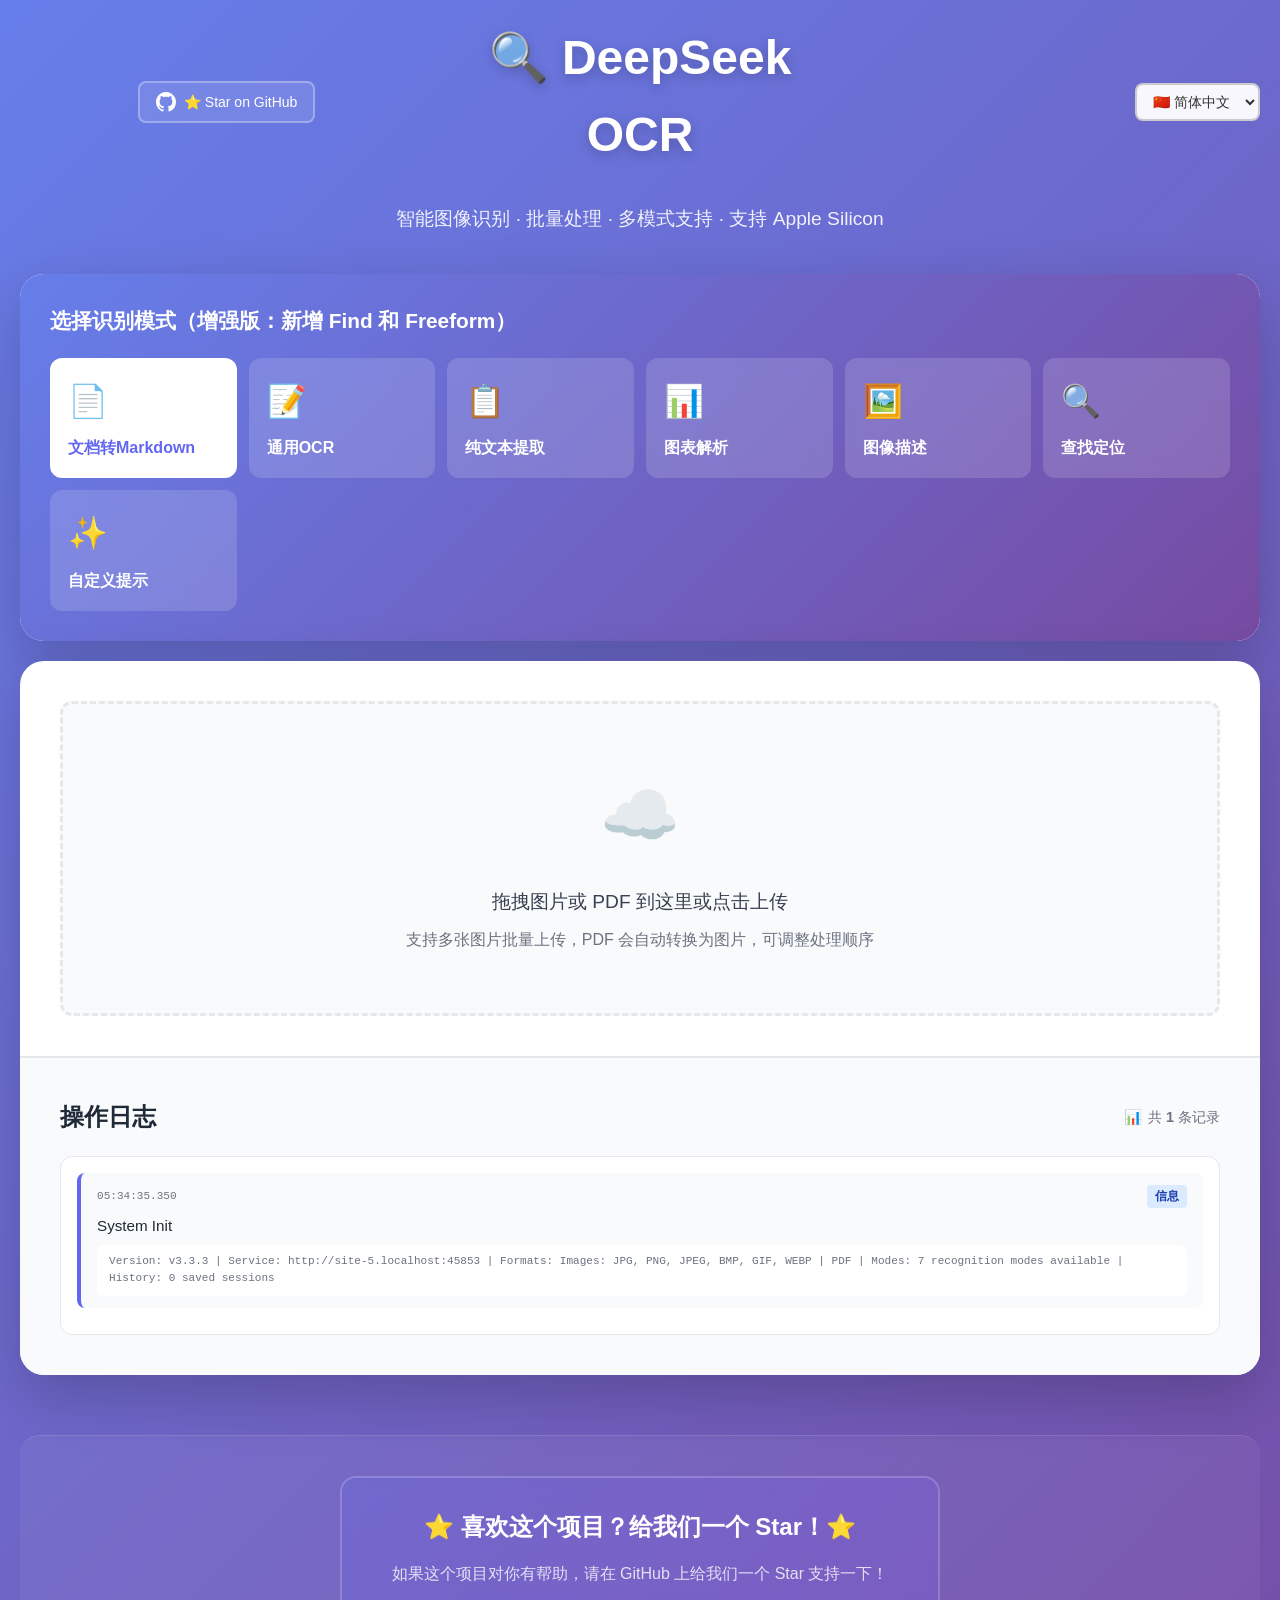
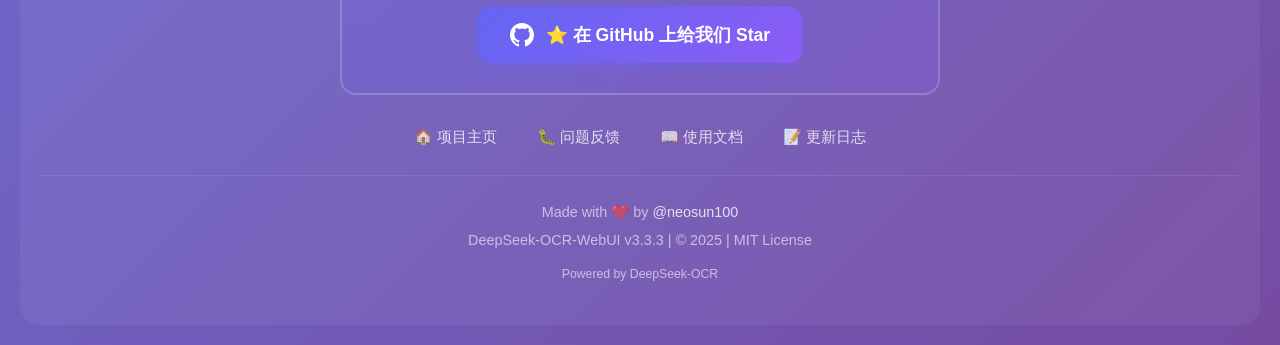
==== commit b5e80b29: "final commit" ====
--- a/ocr_ui_refactored.html
+++ b/ocr_ui_refactored.html
@@ -4,13 +4,1196 @@
     <meta charset="UTF-8">
     <meta name="viewport" content="width=device-width, initial-scale=1.0">
     <title>DeepSeek OCR - 智能图像识别</title>
-    
-    <!-- External CSS Files (Refactored for better organization and caching) -->
-    <link rel="stylesheet" href="frontends/assets/css/main.css">
-    <link rel="stylesheet" href="frontends/assets/css/components.css">
-    <link rel="stylesheet" href="frontends/assets/css/forms.css">
-    <link rel="stylesheet" href="frontends/assets/css/results.css">
-    <link rel="stylesheet" href="frontends/assets/css/logs.css">
+    <style>
+        :root {
+            --primary: #6366f1;
+            --primary-dark: #4f46e5;
+            --secondary: #8b5cf6;
+            --success: #10b981;
+            --warning: #f59e0b;
+            --danger: #ef4444;
+            --dark: #1f2937;
+            --light: #f9fafb;
+            --border: #e5e7eb;
+            --text: #374151;
+            --text-light: #6b7280;
+            --shadow: rgba(0, 0, 0, 0.1);
+            --radius: 12px;
+        }
+
+        * {
+            margin: 0;
+            padding: 0;
+            box-sizing: border-box;
+        }
+
+        body {
+            font-family: 'SF Pro Display', -apple-system, BlinkMacSystemFont, 'Segoe UI', 'PingFang SC', sans-serif;
+            background: linear-gradient(135deg, #667eea 0%, #764ba2 100%);
+            color: var(--text);
+            line-height: 1.6;
+            min-height: 100vh;
+            padding: 20px;
+        }
+
+        .container {
+            max-width: 1400px;
+            margin: 0 auto;
+        }
+
+        /* Find Mode Container - 左右分栏布局 */
+        .find-mode-container {
+            display: none;
+            background: white;
+            border-radius: 20px;
+            padding: 30px;
+            box-shadow: 0 20px 60px var(--shadow);
+            animation: fadeIn 0.5s ease-out;
+        }
+
+        .find-mode-container.active {
+            display: block;
+        }
+
+        .find-split-layout {
+            display: grid;
+            grid-template-columns: 450px 1fr;
+            gap: 30px;
+            min-height: 600px;
+        }
+
+        /* 左侧面板 - 上传和控制 */
+        .find-left-panel {
+            border-right: 2px solid var(--border);
+            padding-right: 30px;
+        }
+
+        .find-panel-title {
+            font-size: 1.3em;
+            font-weight: 700;
+            margin-bottom: 20px;
+            color: var(--dark);
+            display: flex;
+            align-items: center;
+            gap: 10px;
+        }
+
+        .find-upload-zone {
+            border: 3px dashed var(--border);
+            border-radius: var(--radius);
+            padding: 40px 20px;
+            text-align: center;
+            cursor: pointer;
+            transition: all 0.3s ease;
+            background: var(--light);
+            margin-bottom: 25px;
+        }
+
+        .find-upload-zone:hover {
+            border-color: var(--primary);
+            background: #f0f4ff;
+            transform: translateY(-2px);
+        }
+
+        .find-upload-zone.drag-over {
+            border-color: var(--primary);
+            background: #e0e7ff;
+            transform: scale(1.02);
+        }
+
+        .find-upload-icon {
+            font-size: 60px;
+            margin-bottom: 15px;
+            opacity: 0.6;
+        }
+
+        .find-upload-text {
+            font-size: 1.1em;
+            color: var(--text);
+            margin-bottom: 8px;
+            font-weight: 500;
+        }
+
+        .find-upload-hint {
+            font-size: 0.9em;
+            color: var(--text-light);
+        }
+
+        .find-uploaded-preview {
+            display: none;
+            border-radius: var(--radius);
+            overflow: hidden;
+            margin-bottom: 15px;
+            position: relative;
+        }
+
+        .find-uploaded-preview.active {
+            display: block;
+        }
+
+        .find-uploaded-preview img {
+            width: 100%;
+            display: block;
+            max-height: 250px;
+            object-fit: contain;
+            background: #000;
+        }
+
+        .find-uploaded-info {
+            padding: 12px;
+            background: var(--light);
+            font-size: 0.9em;
+            color: var(--text-light);
+        }
+
+        .find-input-group {
+            margin-bottom: 25px;
+        }
+
+        .find-input-label {
+            display: block;
+            margin-bottom: 10px;
+            font-weight: 600;
+            color: var(--dark);
+            font-size: 0.95em;
+        }
+
+        .find-input-field {
+            width: 100%;
+            padding: 14px 18px;
+            border: 2px solid var(--border);
+            border-radius: var(--radius);
+            font-size: 1em;
+            transition: all 0.3s ease;
+            font-family: inherit;
+        }
+
+        .find-input-field:focus {
+            outline: none;
+            border-color: var(--primary);
+            box-shadow: 0 0 0 3px rgba(99, 102, 241, 0.1);
+        }
+
+        .find-input-hint {
+            margin-top: 8px;
+            font-size: 0.85em;
+            color: var(--text-light);
+            line-height: 1.4;
+        }
+
+        .find-actions {
+            display: flex;
+            flex-direction: column;
+            gap: 12px;
+        }
+
+        .find-btn {
+            width: 100%;
+            padding: 14px 24px;
+            border: none;
+            border-radius: var(--radius);
+            font-size: 1em;
+            font-weight: 600;
+            cursor: pointer;
+            transition: all 0.3s ease;
+            display: flex;
+            align-items: center;
+            justify-content: center;
+            gap: 8px;
+        }
+
+        .find-btn-primary {
+            background: linear-gradient(135deg, var(--primary), var(--secondary));
+            color: white;
+            box-shadow: 0 4px 15px rgba(99, 102, 241, 0.3);
+        }
+
+        .find-btn-primary:hover:not(:disabled) {
+            transform: translateY(-2px);
+            box-shadow: 0 6px 20px rgba(99, 102, 241, 0.4);
+        }
+
+        .find-btn-primary:disabled {
+            opacity: 0.5;
+            cursor: not-allowed;
+        }
+
+        .find-btn-secondary {
+            background: white;
+            color: var(--text);
+            border: 2px solid var(--border);
+        }
+
+        .find-btn-secondary:hover {
+            background: var(--light);
+            border-color: var(--primary);
+        }
+
+        /* 右侧面板 - 结果展示 */
+        .find-right-panel {
+            padding-left: 30px;
+        }
+        
+        .find-right-panel .find-result-image-wrapper {
+            text-align: center;
+        }
+
+        .find-result-container {
+            display: none;
+        }
+
+        .find-result-container.active {
+            display: block;
+        }
+
+        .find-result-empty {
+            text-align: center;
+            padding: 80px 40px;
+            color: var(--text-light);
+        }
+
+        .find-result-empty-icon {
+            font-size: 80px;
+            margin-bottom: 20px;
+            opacity: 0.3;
+        }
+
+        .find-result-empty-text {
+            font-size: 1.2em;
+            margin-bottom: 10px;
+        }
+
+        .find-result-empty-hint {
+            font-size: 0.95em;
+        }
+
+        .find-result-image-wrapper {
+            position: relative;
+            border-radius: var(--radius);
+            overflow: hidden;
+            margin-bottom: 25px;
+            box-shadow: 0 10px 40px rgba(0, 0, 0, 0.15);
+            background: #000;
+            display: inline-block;
+            max-width: 100%;
+        }
+
+        .find-result-image-wrapper img {
+            display: block;
+            width: auto;
+            height: auto;
+            max-width: 100%;
+            max-height: 600px;
+        }
+
+        .find-result-image-wrapper canvas {
+            position: absolute;
+            top: 0;
+            left: 0;
+            pointer-events: none;
+        }
+
+        .find-result-stats {
+            display: flex;
+            gap: 15px;
+            margin-bottom: 20px;
+            flex-wrap: wrap;
+        }
+
+        .find-stat-badge {
+            padding: 8px 16px;
+            background: var(--light);
+            border-radius: 20px;
+            font-size: 0.9em;
+            color: var(--text);
+            font-weight: 500;
+        }
+
+        .find-stat-badge.success {
+            background: #d1fae5;
+            color: #065f46;
+        }
+
+        .find-result-text-area {
+            background: var(--light);
+            border: 1px solid var(--border);
+            border-radius: var(--radius);
+            padding: 20px;
+            margin-bottom: 20px;
+            max-height: 200px;
+            overflow-y: auto;
+        }
+
+        .find-result-text {
+            font-size: 1em;
+            line-height: 1.6;
+            color: var(--text);
+            white-space: pre-wrap;
+            word-wrap: break-word;
+        }
+
+        .find-matches-list {
+            background: var(--light);
+            border: 1px solid var(--border);
+            border-radius: var(--radius);
+            padding: 20px;
+        }
+
+        .find-matches-title {
+            font-weight: 600;
+            margin-bottom: 15px;
+            color: var(--dark);
+            display: flex;
+            align-items: center;
+            gap: 8px;
+        }
+
+        .find-match-item {
+            display: flex;
+            align-items: center;
+            gap: 12px;
+            padding: 10px;
+            background: white;
+            border-radius: 8px;
+            margin-bottom: 10px;
+            border-left: 4px solid;
+        }
+
+        .find-match-color {
+            width: 30px;
+            height: 30px;
+            border-radius: 6px;
+            box-shadow: 0 2px 8px rgba(0, 0, 0, 0.2);
+        }
+
+        .find-match-info {
+            flex: 1;
+        }
+
+        .find-match-label {
+            font-weight: 600;
+            color: var(--dark);
+            margin-bottom: 3px;
+        }
+
+        .find-match-coords {
+            font-size: 0.85em;
+            color: var(--text-light);
+            font-family: 'Courier New', monospace;
+        }
+
+        /* 批量处理主容器 - 默认显示 */
+        .batch-mode-container {
+            display: block;
+        }
+
+        .batch-mode-container.hidden {
+            display: none;
+        }
+
+        /* Header */
+        .header {
+            text-align: center;
+            margin-bottom: 40px;
+            animation: fadeInDown 0.6s ease-out;
+        }
+
+        .header h1 {
+            color: white;
+            font-size: 3em;
+            font-weight: 700;
+            margin-bottom: 10px;
+            text-shadow: 0 4px 12px rgba(0,0,0,0.2);
+        }
+
+        .header p {
+            color: rgba(255,255,255,0.9);
+            font-size: 1.2em;
+        }
+
+        /* Main Card */
+        .main-card {
+            background: white;
+            border-radius: 24px;
+            box-shadow: 0 20px 60px rgba(0,0,0,0.2);
+            overflow: hidden;
+            animation: fadeInUp 0.6s ease-out;
+        }
+
+        /* Mode Selector */
+        .mode-section {
+            padding: 30px;
+            background: linear-gradient(135deg, #667eea 0%, #764ba2 100%);
+        }
+
+        .mode-title {
+            color: white;
+            font-size: 1.3em;
+            font-weight: 600;
+            margin-bottom: 20px;
+        }
+
+        .mode-grid {
+            display: grid;
+            grid-template-columns: repeat(auto-fit, minmax(180px, 1fr));
+            gap: 12px;
+        }
+
+        .mode-option {
+            background: rgba(255,255,255,0.15);
+            border: 2px solid transparent;
+            padding: 16px;
+            border-radius: 12px;
+            cursor: pointer;
+            transition: all 0.3s;
+            backdrop-filter: blur(10px);
+        }
+
+        .mode-option:hover {
+            background: rgba(255,255,255,0.25);
+            transform: translateY(-2px);
+        }
+
+        .mode-option.active {
+            background: white;
+            border-color: white;
+            color: var(--primary);
+        }
+
+        .mode-icon {
+            font-size: 2em;
+            display: block;
+            margin-bottom: 8px;
+        }
+
+        .mode-name {
+            font-weight: 600;
+            color: white;
+        }
+
+        .mode-option.active .mode-name {
+            color: var(--primary);
+        }
+
+        /* Upload Section */
+        .upload-section {
+            padding: 40px;
+            border-bottom: 1px solid var(--border);
+        }
+
+        .upload-area {
+            border: 3px dashed var(--border);
+            border-radius: var(--radius);
+            padding: 60px 40px;
+            text-align: center;
+            cursor: pointer;
+            transition: all 0.3s;
+            background: var(--light);
+        }
+
+        .upload-area:hover, .upload-area.dragover {
+            border-color: var(--primary);
+            background: #eef2ff;
+        }
+
+        .upload-icon {
+            font-size: 4em;
+            color: var(--primary);
+            margin-bottom: 20px;
+        }
+
+        .upload-text {
+            font-size: 1.2em;
+            color: var(--text);
+            margin-bottom: 10px;
+        }
+
+        .upload-hint {
+            color: var(--text-light);
+        }
+
+        input[type="file"] {
+            display: none;
+        }
+
+        /* Images Grid */
+        .images-section {
+            padding: 40px;
+            display: none;
+        }
+
+        .images-section.active {
+            display: block;
+        }
+
+        /* Single Image Section (Find 模式) */
+        .single-image-section {
+            padding: 40px;
+            display: none;
+        }
+
+        .single-image-section.active {
+            display: block;
+        }
+
+        .single-image-preview {
+            background: var(--bg-light);
+            border: 3px dashed var(--border-color);
+            border-radius: 20px;
+            min-height: 400px;
+            display: flex;
+            align-items: center;
+            justify-center;
+            position: relative;
+            transition: all 0.3s ease;
+            cursor: pointer;
+        }
+
+        .single-image-preview:hover {
+            border-color: var(--primary-color);
+            background: var(--bg-lighter);
+        }
+
+        .single-image-preview.drag-over {
+            border-color: var(--primary-color);
+            background: linear-gradient(135deg, rgba(59, 130, 246, 0.1), rgba(147, 51, 234, 0.1));
+            transform: scale(1.02);
+        }
+
+        .preview-placeholder {
+            text-align: center;
+            padding: 60px 40px;
+        }
+
+        .preview-icon {
+            font-size: 80px;
+            margin-bottom: 20px;
+            opacity: 0.5;
+        }
+
+        .preview-text {
+            font-size: 1.3em;
+            color: var(--text-primary);
+            margin-bottom: 10px;
+            font-weight: 500;
+        }
+
+        .preview-hint {
+            color: var(--text-light);
+            font-size: 0.95em;
+        }
+
+        .preview-container {
+            width: 100%;
+            padding: 20px;
+        }
+
+        .preview-image-wrapper {
+            position: relative;
+            display: inline-block;
+            max-width: 100%;
+            box-shadow: 0 10px 40px rgba(0,0,0,0.3);
+            border-radius: 12px;
+            overflow: hidden;
+            background: #000;
+        }
+
+        .preview-image-wrapper img {
+            display: block;
+            max-width: 100%;
+            height: auto;
+        }
+
+        .preview-image-wrapper canvas {
+            position: absolute;
+            top: 0;
+            left: 0;
+            width: 100%;
+            height: 100%;
+            pointer-events: none;
+        }
+
+        .section-header {
+            display: flex;
+            justify-content: space-between;
+            align-items: center;
+            margin-bottom: 20px;
+        }
+
+        .section-title {
+            font-size: 1.5em;
+            font-weight: 600;
+            color: var(--dark);
+        }
+
+        .images-grid {
+            display: grid;
+            grid-template-columns: repeat(auto-fill, minmax(200px, 1fr));
+            gap: 20px;
+            margin-bottom: 30px;
+        }
+
+        .image-card {
+            background: white;
+            border: 2px solid var(--border);
+            border-radius: var(--radius);
+            overflow: hidden;
+            cursor: move;
+            transition: all 0.3s;
+            position: relative;
+        }
+
+        .image-card:hover {
+            box-shadow: 0 8px 24px var(--shadow);
+            transform: translateY(-4px);
+        }
+
+        .image-card.dragging {
+            opacity: 0.5;
+        }
+
+        .image-preview {
+            width: 100%;
+            height: 200px;
+            object-fit: cover;
+            background: var(--light);
+        }
+
+        .image-info {
+            padding: 12px;
+        }
+
+        .image-name {
+            font-weight: 600;
+            font-size: 0.9em;
+            color: var(--dark);
+            margin-bottom: 4px;
+            white-space: nowrap;
+            overflow: hidden;
+            text-overflow: ellipsis;
+        }
+
+        .image-size {
+            font-size: 0.85em;
+            color: var(--text-light);
+        }
+
+        .image-order {
+            position: absolute;
+            top: 10px;
+            left: 10px;
+            background: var(--primary);
+            color: white;
+            width: 32px;
+            height: 32px;
+            border-radius: 50%;
+            display: flex;
+            align-items: center;
+            justify-content: center;
+            font-weight: bold;
+            font-size: 0.9em;
+            box-shadow: 0 2px 8px rgba(0,0,0,0.3);
+        }
+
+        .image-remove {
+            position: absolute;
+            top: 10px;
+            right: 10px;
+            background: var(--danger);
+            color: white;
+            width: 32px;
+            height: 32px;
+            border-radius: 50%;
+            border: none;
+            cursor: pointer;
+            display: flex;
+            align-items: center;
+            justify-content: center;
+            font-size: 1.2em;
+            transition: all 0.3s;
+            box-shadow: 0 2px 8px rgba(0,0,0,0.3);
+        }
+
+        .image-remove:hover {
+            background: #dc2626;
+            transform: scale(1.1);
+        }
+
+        .image-status {
+            position: absolute;
+            bottom: 0;
+            left: 0;
+            right: 0;
+            background: rgba(0,0,0,0.8);
+            color: white;
+            padding: 8px;
+            text-align: center;
+            font-size: 0.85em;
+            font-weight: 600;
+        }
+
+        .status-processing {
+            background: rgba(245, 158, 11, 0.9);
+        }
+
+        .status-completed {
+            background: rgba(16, 185, 129, 0.9);
+        }
+
+        .status-error {
+            background: rgba(239, 68, 68, 0.9);
+        }
+
+        /* Action Buttons */
+        .action-buttons {
+            display: flex;
+            gap: 15px;
+            flex-wrap: wrap;
+        }
+
+        .btn {
+            padding: 14px 32px;
+            border: none;
+            border-radius: var(--radius);
+            font-size: 1em;
+            font-weight: 600;
+            cursor: pointer;
+            transition: all 0.3s;
+            display: inline-flex;
+            align-items: center;
+            gap: 8px;
+            box-shadow: 0 4px 12px var(--shadow);
+        }
+
+        .btn:hover {
+            transform: translateY(-2px);
+            box-shadow: 0 6px 16px var(--shadow);
+        }
+
+        .btn:disabled {
+            opacity: 0.5;
+            cursor: not-allowed;
+            transform: none;
+        }
+
+        .btn-primary {
+            background: var(--primary);
+            color: white;
+        }
+
+        .btn-primary:hover:not(:disabled) {
+            background: var(--primary-dark);
+        }
+
+        .btn-secondary {
+            background: var(--light);
+            color: var(--dark);
+            border: 2px solid var(--border);
+        }
+
+        .btn-success {
+            background: var(--success);
+            color: white;
+        }
+
+        .btn-danger {
+            background: var(--danger);
+            color: white;
+        }
+
+        /* Progress Section */
+        .progress-section {
+            padding: 30px 40px;
+            background: var(--light);
+            display: none;
+        }
+
+        .progress-section.active {
+            display: block;
+        }
+
+        .progress-header {
+            display: flex;
+            justify-content: space-between;
+            align-items: center;
+            margin-bottom: 20px;
+        }
+
+        .progress-title {
+            font-size: 1.3em;
+            font-weight: 600;
+            color: var(--dark);
+        }
+
+        .progress-stats {
+            display: flex;
+            gap: 20px;
+        }
+
+        .progress-stat {
+            font-size: 0.95em;
+            color: var(--text-light);
+        }
+
+        .progress-stat strong {
+            color: var(--primary);
+            font-weight: 700;
+        }
+
+        .progress-bar-container {
+            background: white;
+            border-radius: 8px;
+            height: 12px;
+            overflow: hidden;
+            box-shadow: inset 0 2px 4px rgba(0,0,0,0.1);
+        }
+
+        .progress-bar {
+            height: 100%;
+            background: linear-gradient(90deg, var(--primary), var(--secondary));
+            transition: width 0.3s;
+            border-radius: 8px;
+        }
+
+        /* Result Section */
+        .result-section {
+            padding: 40px;
+            display: none;
+        }
+
+        .result-section.active {
+            display: block;
+        }
+
+        .result-header {
+            display: flex;
+            justify-content: space-between;
+            align-items: center;
+            margin-bottom: 20px;
+        }
+
+        .result-actions {
+            display: flex;
+            gap: 10px;
+        }
+
+        .result-text {
+            background: var(--light);
+            border: 1px solid var(--border);
+            border-radius: var(--radius);
+            padding: 24px;
+            font-family: 'SF Mono', 'Monaco', 'Courier New', monospace;
+            font-size: 0.95em;
+            line-height: 1.8;
+            white-space: pre-wrap;
+            word-wrap: break-word;
+            max-height: 600px;
+            overflow-y: auto;
+            color: var(--dark);
+        }
+
+        .result-empty {
+            text-align: center;
+            padding: 60px;
+            color: var(--text-light);
+        }
+
+        .result-empty-icon {
+            font-size: 4em;
+            margin-bottom: 20px;
+        }
+
+        /* Toast Notification */
+        .toast {
+            position: fixed;
+            bottom: 30px;
+            right: 30px;
+            background: white;
+            padding: 16px 24px;
+            border-radius: var(--radius);
+            box-shadow: 0 8px 24px rgba(0,0,0,0.2);
+            display: none;
+            align-items: center;
+            gap: 12px;
+            z-index: 1000;
+            animation: slideIn 0.3s;
+        }
+
+        .toast.active {
+            display: flex;
+        }
+
+        .toast.success { border-left: 4px solid var(--success); }
+        .toast.error { border-left: 4px solid var(--danger); }
+        .toast.info { border-left: 4px solid var(--primary); }
+
+        .toast-icon {
+            font-size: 1.5em;
+        }
+
+        .toast-message {
+            font-weight: 500;
+        }
+
+        /* Animations */
+        @keyframes fadeInDown {
+            from {
+                opacity: 0;
+                transform: translateY(-30px);
+            }
+            to {
+                opacity: 1;
+                transform: translateY(0);
+            }
+        }
+
+        @keyframes fadeInUp {
+            from {
+                opacity: 0;
+                transform: translateY(30px);
+            }
+            to {
+                opacity: 1;
+                transform: translateY(0);
+            }
+        }
+
+        @keyframes slideIn {
+            from {
+                transform: translateX(400px);
+                opacity: 0;
+            }
+            to {
+                transform: translateX(0);
+                opacity: 1;
+            }
+        }
+
+        @keyframes spin {
+            to { transform: rotate(360deg); }
+        }
+
+        .spinning {
+            animation: spin 1s linear infinite;
+        }
+
+        /* Responsive */
+        @media (max-width: 768px) {
+            body {
+                padding: 10px;
+            }
+
+            .header h1 {
+                font-size: 2em;
+            }
+
+            .header p {
+                font-size: 1em;
+            }
+
+            .mode-grid {
+                grid-template-columns: 1fr;
+            }
+
+            .upload-section,
+            .images-section,
+            .result-section {
+                padding: 20px;
+            }
+
+            .upload-area {
+                padding: 40px 20px;
+            }
+
+            .images-grid {
+                grid-template-columns: repeat(auto-fill, minmax(150px, 1fr));
+                gap: 12px;
+            }
+
+            .action-buttons {
+                flex-direction: column;
+            }
+
+            .btn {
+                width: 100%;
+                justify-content: center;
+            }
+
+            .section-header,
+            .result-header {
+                flex-direction: column;
+                align-items: flex-start;
+                gap: 15px;
+            }
+
+            .result-actions {
+                width: 100%;
+            }
+
+            .toast {
+                bottom: 20px;
+                right: 20px;
+                left: 20px;
+            }
+        }
+
+        /* Log Section */
+        .log-section {
+            padding: 40px;
+            background: var(--light);
+            border-top: 1px solid var(--border);
+            display: none;
+        }
+
+        .log-section.active {
+            display: block;
+        }
+
+        .log-header {
+            display: flex;
+            justify-content: space-between;
+            align-items: center;
+            margin-bottom: 20px;
+        }
+
+        .log-title {
+            font-size: 1.5em;
+            font-weight: 600;
+            color: var(--dark);
+        }
+
+        .log-stats {
+            display: flex;
+            gap: 20px;
+            font-size: 0.9em;
+            color: var(--text-light);
+        }
+
+        .log-stat {
+            display: flex;
+            align-items: center;
+            gap: 6px;
+        }
+
+        .log-container {
+            background: white;
+            border: 1px solid var(--border);
+            border-radius: var(--radius);
+            max-height: 400px;
+            overflow-y: auto;
+            padding: 16px;
+        }
+
+        .log-item {
+            padding: 12px 16px;
+            margin-bottom: 10px;
+            background: var(--light);
+            border-radius: 8px;
+            border-left: 4px solid var(--primary);
+            animation: slideInLog 0.3s;
+            transition: all 0.3s;
+        }
+
+        .log-item:hover {
+            box-shadow: 0 2px 8px rgba(0,0,0,0.1);
+        }
+
+        .log-item.success {
+            border-left-color: var(--success);
+        }
+
+        .log-item.error {
+            border-left-color: var(--danger);
+        }
+
+        .log-item.warning {
+            border-left-color: var(--warning);
+        }
+
+        .log-item.info {
+            border-left-color: var(--primary);
+        }
+
+        .log-item-header {
+            display: flex;
+            justify-content: space-between;
+            align-items: center;
+            margin-bottom: 6px;
+        }
+
+        .log-time {
+            color: var(--text-light);
+            font-size: 0.85em;
+            font-family: monospace;
+        }
+
+        .log-type {
+            padding: 2px 8px;
+            border-radius: 4px;
+            font-size: 0.75em;
+            font-weight: 600;
+            text-transform: uppercase;
+        }
+
+        .log-type.success { background: #d1fae5; color: #065f46; }
+        .log-type.error { background: #fee2e2; color: #991b1b; }
+        .log-type.warning { background: #fef3c7; color: #92400e; }
+        .log-type.info { background: #dbeafe; color: #1e40af; }
+
+        .log-message {
+            color: var(--dark);
+            line-height: 1.6;
+            font-size: 0.95em;
+        }
+
+        .log-detail {
+            margin-top: 6px;
+            padding: 8px 12px;
+            background: white;
+            border-radius: 6px;
+            font-size: 0.85em;
+            color: var(--text-light);
+            font-family: monospace;
+        }
+
+        @keyframes slideInLog {
+            from {
+                opacity: 0;
+                transform: translateY(-10px);
+            }
+            to {
+                opacity: 1;
+                transform: translateY(0);
+            }
+        }
+
+        /* Scrollbar */
+        ::-webkit-scrollbar {
+            width: 10px;
+            height: 10px;
+        }
+
+        ::-webkit-scrollbar-track {
+            background: var(--light);
+        }
+
+        ::-webkit-scrollbar-thumb {
+            background: var(--border);
+            border-radius: 5px;
+        }
+
+        ::-webkit-scrollbar-thumb:hover {
+            background: #cbd5e1;
+        }
+
+        @media (max-width: 768px) {
+            .log-panel {
+                left: 10px;
+                right: 10px;
+                width: auto;
+            }
+        }
+    </style>
 </head>
 <body>
     <div class="container">
@@ -32,26 +1215,56 @@
                 
                 <!-- Title -->
                 <div style="flex: 1; text-align: center;">
-                    <!-- Load i18n translations -->
-                    <script src="i18n.js"></script>
-                    <script src="frontends/assets/js/app.js"></script>
-                        </div>
+                    <h1>🔍 DeepSeek OCR</h1>
+                </div>
+                
+                <!-- Language Switcher -->
+                <div style="flex: 1; text-align: right;">
+                    <select id="languageSwitcher" style="padding: 8px 12px; border-radius: 8px; border: 2px solid rgba(100,100,100,0.3); background: rgba(255,255,255,0.95); color: #333; font-size: 14px; cursor: pointer;">
+                        <option value="zh-CN">🇨🇳 简体中文</option>
+                        <option value="zh-TW">🇹🇼 繁體中文</option>
+                        <option value="en-US">🇺🇸 English</option>
+                        <option value="ja-JP">🇯🇵 日本語</option>
+                    </select>
+                </div>
+            </div>
+            <p id="headerSubtitle" data-i18n="headerSubtitle">智能图像识别 · 批量处理 · 多模式支持 · 支持 Apple Silicon</p>
+        </div>
+
+        <!-- Mode Selection (始终可见) -->
+        <div class="main-card" style="margin-bottom: 20px;">
+            <div class="mode-section">
+                <div class="mode-title">选择识别模式（增强版：新增 Find 和 Freeform）</div>
+                <div class="mode-grid">
+                    <div class="mode-option active" data-mode="document">
+                        <span class="mode-icon">📄</span>
+                        <div class="mode-name">文档转Markdown</div>
+                    </div>
+                    <div class="mode-option" data-mode="ocr">
+                        <span class="mode-icon">📝</span>
+                        <div class="mode-name">通用OCR</div>
+                    </div>
+                    <div class="mode-option" data-mode="free">
+                        <span class="mode-icon">📋</span>
+                        <div class="mode-name">纯文本提取</div>
+                    </div>
+                    <div class="mode-option" data-mode="figure">
+                        <span class="mode-icon">📊</span>
+                        <div class="mode-name">图表解析</div>
+                    </div>
+                    <div class="mode-option" data-mode="describe">
+                        <span class="mode-icon">🖼️</span>
+                        <div class="mode-name">图像描述</div>
+                    </div>
+                    <div class="mode-option" data-mode="find">
+                        <span class="mode-icon">🔍</span>
+                        <div class="mode-name">查找定位</div>
+                    </div>
+                    <div class="mode-option" data-mode="freeform">
+                        <span class="mode-icon">✨</span>
+                        <div class="mode-name">自定义提示</div>
                     </div>
                 </div>
-
-                <!-- Include Caption Setting -->
-                <div class="setting-group">
-                    <div class="checkbox-group" onclick="document.getElementById('includeCaption').click()">
-                        <input type="checkbox" id="includeCaption" class="checkbox-input">
-                        <div>
-                            <div class="checkbox-label" data-i18n="advancedSettings.includeCaption.label">包含图像描述</div>
-                            <div class="setting-hint" data-i18n="advancedSettings.includeCaption.hint">在识别结果中添加图像的详细描述</div>
-                        </div>
-                    </div>
-                </div>
-
-                <!-- Reset Button -->
-                <button class="reset-btn" id="resetAdvanced" data-i18n="advancedSettings.reset">重置默认值</button>
             </div>
         </div>
 
@@ -242,6 +1455,15 @@
                 <div class="progress-bar-container">
                     <div class="progress-bar" id="progressBar" style="width: 0%"></div>
                 </div>
+                <!-- Progress Status Message -->
+                <div id="progressStatus" style="margin-top: 12px; padding: 8px 16px; background: rgba(99, 102, 241, 0.1); border-radius: 8px; font-size: 13px; color: #6366f1; display: none;">
+                    <span id="progressStatusText">Processing...</span>
+                    <span class="progress-spinner" style="display: inline-block; margin-left: 8px;">
+                        <svg width="16" height="16" viewBox="0 0 16 16" style="animation: spin 1s linear infinite;">
+                            <circle cx="8" cy="8" r="6" fill="none" stroke="currentColor" stroke-width="2" stroke-dasharray="28 10" stroke-linecap="round"/>
+                        </svg>
+                    </span>
+                </div>
             </div>
 
             <!-- Result Section -->
@@ -256,12 +1478,6 @@
                             <span>⬇️</span> 下载文本
                         </button>
                     </div>
-                </div>
-                <!-- View Toggle -->
-                <div class="view-toggle" id="viewToggle" style="display: none;">
-                    <button class="view-btn active" data-view="formatted" data-i18n="viewToggle.formatted">格式化</button>
-                    <button class="view-btn" data-view="raw" data-i18n="viewToggle.raw">原始文本</button>
-                    <button class="view-btn" data-view="html" data-i18n="viewToggle.html">HTML 渲染</button>
                 </div>
                 <div class="result-text" id="resultText"></div>
             </div>
@@ -347,10 +1563,2213 @@
         <span class="toast-message" id="toastMessage">操作成功</span>
     </div>
 
-    <!-- Load i18n translations -->
-    <script src="i18n.js"></script>
-    
-    <!-- Load main application JavaScript -->
-    <script src="frontends/assets/js/app.js"></script>
+    <script>
+        // ====================================
+        // Internationalization (i18n)
+        // ====================================
+        const translations = {
+            'zh-CN': {
+                headerSubtitle: '智能图像识别 · 批量处理 · 多模式支持 · 支持 Apple Silicon',
+                modeTitle: '选择识别模式（增强版：新增 Find 和 Freeform）',
+                modes: {
+                    document: '文档转Markdown',
+                    ocr: '通用OCR',
+                    free: '纯文本提取',
+                    figure: '图表解析',
+                    describe: '图像描述',
+                    find: '查找定位',
+                    freeform: '自定义提示'
+                },
+                findMode: {
+                    title: '查找定位',
+                    uploadText: '点击或拖拽上传图片',
+                    uploadHint: '支持 JPG, PNG, JPEG, BMP, GIF',
+                    inputLabel: '输入查找内容',
+                    inputPlaceholder: '例如：Total, Invoice #, 金额, 姓名',
+                    inputHint: '输入图片中需要查找的文字，系统会自动定位并标注',
+                    btnProcess: '开始查找',
+                    btnChange: '更换图片',
+                    btnClear: '清空重置',
+                    resultTitle: '识别结果',
+                    emptyText: '等待识别',
+                    emptyHint: '上传图片并输入查找词，点击"开始查找"即可',
+                    matchesTitle: '找到的匹配项'
+                },
+                batchMode: {
+                    uploadText: '拖拽图片或 PDF 到这里或点击上传',
+                    uploadHint: '支持多张图片批量上传，PDF 会自动转换为图片，可调整处理顺序',
+                    freeformLabel: '自定义提示词',
+                    freeformPlaceholder: '输入自定义提示词（如：提取所有日期和金额）',
+                    freeformHint: '描述你想要的识别效果，AI 会按照你的要求处理每张图片',
+                    imagesTitle: '已上传图片',
+                    imagesDragHint: '拖动图片可调整顺序',
+                    btnProcess: '开始识别',
+                    btnAddMore: '继续添加',
+                    btnClear: '清空全部',
+                    progressTitle: '识别进度',
+                    processed: '已处理:',
+                    total: '总计:',
+                    resultTitle: '识别结果',
+                    btnCopy: '复制文本',
+                    btnDownload: '下载文本',
+                    logTitle: '操作日志',
+                    logCount: '共',
+                    logRecords: '条记录'
+                },
+                logTypes: {
+                    success: '成功',
+                    error: '错误',
+                    warning: '警告',
+                    info: '信息'
+                },
+                github: {
+                    starButton: '⭐ Star on GitHub',
+                    bannerTitle: '⭐ 喜欢这个项目？给我们一个 Star！⭐',
+                    bannerDesc: '如果这个项目对你有帮助，请在 GitHub 上给我们一个 Star 支持一下！',
+                    bannerButton: '⭐ 在 GitHub 上给我们 Star',
+                    linkHome: '🏠 项目主页',
+                    linkIssues: '🐛 问题反馈',
+                    linkDocs: '📖 使用文档',
+                    linkChangelog: '📝 更新日志',
+                    madeWith: 'Made with ❤️ by',
+                    poweredBy: 'Powered by DeepSeek-OCR'
+                }
+            },
+            'zh-TW': {
+                headerSubtitle: '智能圖像識別 · 批量處理 · 多模式支援 · 支援 Apple Silicon',
+                modeTitle: '選擇識別模式（增強版：新增 Find 和 Freeform）',
+                modes: {
+                    document: '文檔轉Markdown',
+                    ocr: '通用OCR',
+                    free: '純文本提取',
+                    figure: '圖表解析',
+                    describe: '圖像描述',
+                    find: '查找定位',
+                    freeform: '自定義提示'
+                },
+                findMode: {
+                    title: '查找定位',
+                    uploadText: '點擊或拖拽上傳圖片',
+                    uploadHint: '支援 JPG, PNG, JPEG, BMP, GIF',
+                    inputLabel: '輸入查找內容',
+                    inputPlaceholder: '例如：Total, Invoice #, 金額, 姓名',
+                    inputHint: '輸入圖片中需要查找的文字，系統會自動定位並標註',
+                    btnProcess: '開始查找',
+                    btnChange: '更換圖片',
+                    btnClear: '清空重置',
+                    resultTitle: '識別結果',
+                    emptyText: '等待識別',
+                    emptyHint: '上傳圖片並輸入查找詞，點擊"開始查找"即可',
+                    matchesTitle: '找到的匹配項'
+                },
+                batchMode: {
+                    uploadText: '拖拽圖片或 PDF 到這裡或點擊上傳',
+                    uploadHint: '支援多張圖片批量上傳，PDF 會自動轉換為圖片，可調整處理順序',
+                    freeformLabel: '自定義提示詞',
+                    freeformPlaceholder: '輸入自定義提示詞（如：提取所有日期和金額）',
+                    freeformHint: '描述你想要的識別效果，AI 會按照你的要求處理每張圖片',
+                    imagesTitle: '已上傳圖片',
+                    imagesDragHint: '拖動圖片可調整順序',
+                    btnProcess: '開始識別',
+                    btnAddMore: '繼續添加',
+                    btnClear: '清空全部',
+                    progressTitle: '識別進度',
+                    processed: '已處理:',
+                    total: '總計:',
+                    resultTitle: '識別結果',
+                    btnCopy: '複製文本',
+                    btnDownload: '下載文本',
+                    logTitle: '操作日誌',
+                    logCount: '共',
+                    logRecords: '條記錄'
+                },
+                logTypes: {
+                    success: '成功',
+                    error: '錯誤',
+                    warning: '警告',
+                    info: '資訊'
+                },
+                github: {
+                    starButton: '⭐ Star on GitHub',
+                    bannerTitle: '⭐ 喜歡這個項目？給我們一個 Star！⭐',
+                    bannerDesc: '如果這個項目對你有幫助，請在 GitHub 上給我們一個 Star 支持一下！',
+                    bannerButton: '⭐ 在 GitHub 上給我們 Star',
+                    linkHome: '🏠 項目主頁',
+                    linkIssues: '🐛 問題反饋',
+                    linkDocs: '📖 使用文檔',
+                    linkChangelog: '📝 更新日誌',
+                    madeWith: 'Made with ❤️ by',
+                    poweredBy: 'Powered by DeepSeek-OCR'
+                }
+            },
+            'en-US': {
+                headerSubtitle: 'Intelligent Image Recognition · Batch Processing · Multi-Mode Support · Apple Silicon Ready',
+                modeTitle: 'Select Recognition Mode (Enhanced: New Find & Freeform)',
+                modes: {
+                    document: 'Doc to Markdown',
+                    ocr: 'General OCR',
+                    free: 'Plain Text',
+                    figure: 'Chart Parser',
+                    describe: 'Image Description',
+                    find: 'Find & Locate',
+                    freeform: 'Custom Prompt'
+                },
+                findMode: {
+                    title: 'Find & Locate',
+                    uploadText: 'Click or drag to upload image',
+                    uploadHint: 'Support JPG, PNG, JPEG, BMP, GIF',
+                    inputLabel: 'Enter search term',
+                    inputPlaceholder: 'e.g.: Total, Invoice #, Amount, Name',
+                    inputHint: 'Enter text to find in image, system will locate automatically',
+                    btnProcess: 'Start Search',
+                    btnChange: 'Change Image',
+                    btnClear: 'Clear & Reset',
+                    resultTitle: 'Recognition Result',
+                    emptyText: 'Waiting',
+                    emptyHint: 'Upload image and enter search term, then click "Start Search"',
+                    matchesTitle: 'Found Matches'
+                },
+                batchMode: {
+                    uploadText: 'Drag images or PDF here or click to upload',
+                    uploadHint: 'Support batch upload, PDF auto-converts to images, reorder as needed',
+                    freeformLabel: 'Custom Prompt',
+                    freeformPlaceholder: 'Enter custom prompt (e.g.: Extract all dates and amounts)',
+                    freeformHint: 'Describe what you want, AI will process each image accordingly',
+                    imagesTitle: 'Uploaded Images',
+                    imagesDragHint: 'Drag to reorder',
+                    btnProcess: 'Start Recognition',
+                    btnAddMore: 'Add More',
+                    btnClear: 'Clear All',
+                    progressTitle: 'Progress',
+                    processed: 'Processed:',
+                    total: 'Total:',
+                    resultTitle: 'Result',
+                    btnCopy: 'Copy Text',
+                    btnDownload: 'Download',
+                    logTitle: 'Operation Log',
+                    logCount: 'Total',
+                    logRecords: 'records'
+                },
+                logTypes: {
+                    success: 'Success',
+                    error: 'Error',
+                    warning: 'Warning',
+                    info: 'Info'
+                },
+                github: {
+                    starButton: '⭐ Star on GitHub',
+                    bannerTitle: '⭐ Like this project? Give us a Star! ⭐',
+                    bannerDesc: 'If this project helps you, please give us a Star on GitHub!',
+                    bannerButton: '⭐ Star us on GitHub',
+                    linkHome: '🏠 Home',
+                    linkIssues: '🐛 Issues',
+                    linkDocs: '📖 Documentation',
+                    linkChangelog: '📝 Changelog',
+                    madeWith: 'Made with ❤️ by',
+                    poweredBy: 'Powered by DeepSeek-OCR'
+                }
+            },
+            'ja-JP': {
+                headerSubtitle: 'インテリジェント画像認識 · バッチ処理 · マルチモードサポート · Apple Silicon対応',
+                modeTitle: '認識モードを選択（拡張版：Find と Freeform を追加）',
+                modes: {
+                    document: 'ドキュメントをMarkdownへ',
+                    ocr: '汎用OCR',
+                    free: 'プレーンテキスト抽出',
+                    figure: 'チャート解析',
+                    describe: '画像説明',
+                    find: '検索と位置特定',
+                    freeform: 'カスタムプロンプト'
+                },
+                findMode: {
+                    title: '検索と位置特定',
+                    uploadText: 'クリックまたはドラッグして画像をアップロード',
+                    uploadHint: 'JPG, PNG, JPEG, BMP, GIF をサポート',
+                    inputLabel: '検索内容を入力',
+                    inputPlaceholder: '例：Total, Invoice #, 金額, 名前',
+                    inputHint: '画像内で検索したいテキストを入力すると、システムが自動的に位置を特定します',
+                    btnProcess: '検索開始',
+                    btnChange: '画像を変更',
+                    btnClear: 'クリアしてリセット',
+                    resultTitle: '認識結果',
+                    emptyText: '認識待ち',
+                    emptyHint: '画像をアップロードして検索語を入力し、「検索開始」をクリックしてください',
+                    matchesTitle: '見つかった一致項目'
+                },
+                batchMode: {
+                    uploadText: '画像またはPDFをここにドラッグまたはクリックしてアップロード',
+                    uploadHint: 'バッチアップロード対応、PDFは自動的に画像に変換、順序調整可能',
+                    freeformLabel: 'カスタムプロンプト',
+                    freeformPlaceholder: 'カスタムプロンプトを入力（例：すべての日付と金額を抽出）',
+                    freeformHint: '希望する認識効果を説明すると、AIが要求に応じて各画像を処理します',
+                    imagesTitle: 'アップロード済み画像',
+                    imagesDragHint: 'ドラッグして順序を調整',
+                    btnProcess: '認識開始',
+                    btnAddMore: 'さらに追加',
+                    btnClear: 'すべてクリア',
+                    progressTitle: '認識進捗',
+                    processed: '処理済み:',
+                    total: '合計:',
+                    resultTitle: '認識結果',
+                    btnCopy: 'テキストをコピー',
+                    btnDownload: 'ダウンロード',
+                    logTitle: '操作ログ',
+                    logCount: '合計',
+                    logRecords: '件の記録'
+                },
+                logTypes: {
+                    success: '成功',
+                    error: 'エラー',
+                    warning: '警告',
+                    info: '情報'
+                },
+                github: {
+                    starButton: '⭐ Star on GitHub',
+                    bannerTitle: '⭐ このプロジェクトが気に入りましたか？Starをください！⭐',
+                    bannerDesc: 'このプロジェクトがお役に立ちましたら、GitHubでStarをつけてサポートしてください！',
+                    bannerButton: '⭐ GitHubでStarをつける',
+                    linkHome: '🏠 ホーム',
+                    linkIssues: '🐛 問題報告',
+                    linkDocs: '📖 ドキュメント',
+                    linkChangelog: '📝 更新履歴',
+                    madeWith: 'Made with ❤️ by',
+                    poweredBy: 'Powered by DeepSeek-OCR'
+                }
+            }
+        };
+        
+        // Current language
+        let currentLang = localStorage.getItem('ocr_language') || 'zh-CN';
+        
+        // Get translation
+        function t(path) {
+            const keys = path.split('.');
+            let value = translations[currentLang];
+            for (const key of keys) {
+                value = value?.[key];
+                if (value === undefined) return path;
+            }
+            return value;
+        }
+        
+        // Update all UI text
+        function updateUILanguage() {
+            console.log('🌐 切换语言到:', currentLang);
+            
+            // Update header subtitle
+            const subtitle = document.getElementById('headerSubtitle');
+            if (subtitle) subtitle.textContent = t('headerSubtitle');
+            
+            // Update mode title
+            const modeTitle = document.querySelector('.mode-title');
+            if (modeTitle) modeTitle.textContent = t('modeTitle');
+            
+            // Update mode names
+            document.querySelectorAll('.mode-option').forEach(option => {
+                const mode = option.dataset.mode;
+                const nameEl = option.querySelector('.mode-name');
+                if (nameEl && t(`modes.${mode}`)) {
+                    nameEl.textContent = t(`modes.${mode}`);
+                }
+            });
+            
+            // Update Find mode texts
+            const findTexts = {
+                '.find-panel-title span:last-child': 'findMode.title',
+                '.find-upload-text': 'findMode.uploadText',
+                '.find-upload-hint': 'findMode.uploadHint',
+                '.find-input-label': 'findMode.inputLabel',
+                '.find-result-empty-text': 'findMode.emptyText',
+                '.find-result-empty-hint': 'findMode.emptyHint',
+                '.find-matches-title span:last-child': 'findMode.matchesTitle'
+            };
+            
+            for (const [selector, key] of Object.entries(findTexts)) {
+                const el = document.querySelector(selector);
+                if (el) el.textContent = t(key);
+            }
+            
+            // Update Find mode placeholders and hints
+            const findInput = document.getElementById('findTermInput');
+            if (findInput) findInput.placeholder = t('findMode.inputPlaceholder');
+            
+            const findHint = document.querySelector('.find-input-hint');
+            if (findHint) findHint.textContent = t('findMode.inputHint');
+            
+            // Update Find mode buttons
+            const findBtns = {
+                'findProcessBtn': 'findMode.btnProcess',
+                'findChangeBtn': 'findMode.btnChange',
+                'findClearBtn': 'findMode.btnClear'
+            };
+            
+            for (const [id, key] of Object.entries(findBtns)) {
+                const btn = document.getElementById(id);
+                if (btn) {
+                    const textSpan = btn.querySelector('span:last-child');
+                    if (textSpan) {
+                        const newText = t(key).replace(/^[🚀🔄🗑️]\s*/, '');
+                        textSpan.textContent = newText;
+                    }
+                }
+            }
+            
+            // Update batch mode
+            const batchBtns = {
+                'processBtn': 'batchMode.btnProcess',
+                'addMoreBtn': 'batchMode.btnAddMore',
+                'clearBtn': 'batchMode.btnClear',
+                'copyBtn': 'batchMode.btnCopy',
+                'downloadBtn': 'batchMode.btnDownload'
+            };
+            
+            for (const [id, key] of Object.entries(batchBtns)) {
+                const btn = document.getElementById(id);
+                if (btn) {
+                    const emojiSpan = btn.querySelector('span:first-child');
+                    const textSpan = btn.querySelector('span:last-child');
+                    const emoji = emojiSpan ? emojiSpan.textContent.trim() : '';
+                    const newText = t(key).replace(/^[🚀➕🗑️📋⬇️]\s*/, '');
+                    
+                    // 检查按钮结构：批量模式按钮是 <span>emoji</span> 文本节点
+                    // Find模式按钮是 <span>emoji</span><span>文本</span>
+                    
+                    if (emojiSpan && textSpan && textSpan !== emojiSpan) {
+                        // Find模式：有两个span（emoji和文本），更新文本span
+                        textSpan.textContent = newText;
+                    } else if (emojiSpan && !textSpan) {
+                        // 批量模式：只有一个emoji span，文本是按钮的直接文本节点
+                        // 先清空所有非span节点，避免重复
+                        const nodesToRemove = [];
+                        Array.from(btn.childNodes).forEach(node => {
+                            // 保留emoji span，移除所有其他节点（包括文本节点和其他可能的span）
+                            if (node !== emojiSpan) {
+                                nodesToRemove.push(node);
+                            }
+                        });
+                        // 移除所有非emoji span的节点
+                        nodesToRemove.forEach(node => btn.removeChild(node));
+                        // 添加新的文本节点（带空格）
+                        btn.appendChild(document.createTextNode(' ' + newText));
+                    } else if (emojiSpan) {
+                        // 如果只有emoji span但没有文本节点，直接设置innerHTML
+                        btn.innerHTML = `<span>${emoji}</span> ${newText}`;
+                    }
+                }
+            }
+            
+            // Update data-i18n elements
+            document.querySelectorAll('[data-i18n]').forEach(el => {
+                const key = el.getAttribute('data-i18n');
+                el.textContent = t(key);
+            });
+            
+            console.log('✅ 语言切换完成');
+        }
+        
+        // Initialize language switcher
+        function initLanguageSwitcher() {
+            const switcher = document.getElementById('languageSwitcher');
+            if (switcher) {
+                switcher.value = currentLang;
+                switcher.addEventListener('change', (e) => {
+                    currentLang = e.target.value;
+                    localStorage.setItem('ocr_language', currentLang);
+                    updateUILanguage();
+                });
+            }
+        }
+        
+        // ====================================
+        // End of i18n
+        // ====================================
+
+        // Configuration
+        const CONFIG = {
+            apiUrl: window.location.origin || 'http://localhost:8001',
+            maxConcurrent: 1 // 逐一处理
+        };
+
+        // State with history support for each mode
+        const state = {
+            mode: 'document',
+            images: [],
+            results: [],
+            isProcessing: false,
+            singleImage: null,  // 用于 Find 模式的单图
+            history: {},  // Store history for each mode: { mode: { images, results, timestamp } }
+            currentProgress: { current: 0, total: 0, status: '' }  // Progress tracking
+        };
+        
+        // Load history from localStorage on startup
+        function loadHistory() {
+            try {
+                const saved = localStorage.getItem('deepseek_ocr_history');
+                if (saved) {
+                    state.history = JSON.parse(saved);
+                    console.log('✅ History loaded:', Object.keys(state.history).length, 'modes');
+                }
+            } catch (e) {
+                console.error('Failed to load history:', e);
+                state.history = {};
+            }
+        }
+        
+        // Save history to localStorage
+        function saveHistory() {
+            try {
+                localStorage.setItem('deepseek_ocr_history', JSON.stringify(state.history));
+                console.log('✅ History saved');
+            } catch (e) {
+                console.error('Failed to save history:', e);
+            }
+        }
+        
+        // Save current state to history when switching modes
+        function saveToHistory(mode) {
+            if (state.images.length > 0 || state.results.length > 0) {
+                state.history[mode] = {
+                    images: JSON.parse(JSON.stringify(state.images)),
+                    results: JSON.parse(JSON.stringify(state.results)),
+                    timestamp: new Date().toISOString()
+                };
+                saveHistory();
+                console.log(`💾 Saved ${mode} mode to history`);
+            }
+        }
+        
+        // Restore state from history when switching to a mode
+        function restoreFromHistory(mode) {
+            if (state.history[mode]) {
+                state.images = JSON.parse(JSON.stringify(state.history[mode].images));
+                state.results = JSON.parse(JSON.stringify(state.history[mode].results));
+                console.log(`📂 Restored ${mode} mode from history`);
+                return true;
+            }
+            return false;
+        }
+
+        // DOM Elements
+        const elements = {
+            uploadArea: document.getElementById('uploadArea'),
+            fileInput: document.getElementById('fileInput'),
+            imagesSection: document.getElementById('imagesSection'),
+            imagesGrid: document.getElementById('imagesGrid'),
+            imageCount: document.getElementById('imageCount'),
+            processBtn: document.getElementById('processBtn'),
+            addMoreBtn: document.getElementById('addMoreBtn'),
+            clearBtn: document.getElementById('clearBtn'),
+            progressSection: document.getElementById('progressSection'),
+            progressBar: document.getElementById('progressBar'),
+            processedCount: document.getElementById('processedCount'),
+            totalCount: document.getElementById('totalCount'),
+            resultSection: document.getElementById('resultSection'),
+            resultText: document.getElementById('resultText'),
+            copyBtn: document.getElementById('copyBtn'),
+            downloadBtn: document.getElementById('downloadBtn'),
+            toast: document.getElementById('toast'),
+            toastIcon: document.getElementById('toastIcon'),
+            toastMessage: document.getElementById('toastMessage'),
+            logSection: document.getElementById('logSection'),
+            logContent: document.getElementById('logContent'),
+            logCount: document.getElementById('logCount')
+        };
+
+        // Initialize
+        function init() {
+            // Load history first
+            loadHistory();
+            
+            setupModeSelector();
+            setupUpload();
+            setupButtons();
+            setupDragAndDrop();
+            
+            // 显示日志区域
+            elements.logSection.classList.add('active');
+            
+            // 初始化日志 - 获取实际服务地址
+            const getServiceAddress = () => {
+                // 优先使用当前页面的地址
+                const host = window.location.host;
+                const protocol = window.location.protocol;
+                if (host && host !== '') {
+                    return `${protocol}//${host}`;
+                }
+                // 如果无法获取，使用配置文件中的地址
+                return CONFIG.apiUrl || 'http://localhost:8001';
+            };
+            
+            const historyCount = Object.keys(state.history).length;
+            addLog('System Init', 'info', '🚀 DeepSeek OCR system ready!', {
+                'Version': 'v3.3.3',
+                'Service': getServiceAddress(),
+                'Formats': 'Images: JPG, PNG, JPEG, BMP, GIF, WEBP | PDF',
+                'Modes': '7 recognition modes available',
+                'History': `${historyCount} saved sessions`
+            });
+        }
+
+        // Add Log Entry (增强版)
+        function addLog(message, type = 'info', detail = '', extraData = null) {
+            const now = new Date();
+            const timeStr = now.toLocaleTimeString('zh-CN', { 
+                hour12: false,
+                hour: '2-digit',
+                minute: '2-digit',
+                second: '2-digit',
+                fractionalSecondDigits: 3
+            });
+
+            // 日志消息映射表（中文 → 英文）
+            const logMessages = {
+                '系统初始化': 'System Init',
+                '切换模式': 'Mode Switch',
+                '切换识别模式': 'Mode Changed',
+                '文件上传失败': 'Upload Failed',
+                '部分文件已忽略': 'Files Ignored',
+                '开始上传图片': 'Upload Started',
+                '图片上传完成': 'Upload Complete',
+                '图片加载失败': 'Image Load Failed',
+                'PDF 转换开始': 'PDF Conversion Started',
+                'PDF 转换进度': 'PDF Converting',
+                'PDF 转换完成': 'PDF Conversion Complete',
+                'PDF 转换失败': 'PDF Conversion Failed',
+                '开始拖动图片': 'Drag Started',
+                '图片顺序已调整': 'Order Changed',
+                '图片上传成功': 'Image Uploaded',
+                '清空图片': 'Images Cleared',
+                '无法开始识别': 'Cannot Start',
+                '开始批量识别': 'Batch Recognition Started',
+                '识别图片': 'Processing Image',
+                '✓ 识别成功': '✓ Success',
+                '✗ 识别失败': '✗ Failed',
+                '批量识别完成': 'Batch Complete',
+                '开始查找定位': 'Find Started',
+                '✓ 查找定位成功': '✓ Find Success',
+                '查找完成': 'Find Complete',
+                '✗ 查找失败': '✗ Find Failed',
+                '复制操作失败': 'Copy Failed',
+                '复制到剪贴板': 'Copied to Clipboard',
+                '下载操作失败': 'Download Failed',
+                '下载识别结果': 'Downloaded',
+                '清空队列': 'Queue Cleared',
+                '文件格式不支持': 'Format Not Supported',
+                'PDF 转换成功': 'PDF Converted',
+                '重置 Find 模式': 'Find Mode Reset',
+                '开始查找': 'Find Started',
+                '✓ 查找成功': '✓ Find Success'
+            };
+
+            // 转换消息为英文
+            const englishMessage = logMessages[message] || message;
+
+            // 获取国际化的类型标签
+            const typeLabel = t(`logTypes.${type}`) || type;
+
+            let extraHtml = '';
+            if (extraData) {
+                const extraItems = Object.entries(extraData).map(([key, value]) => 
+                    `${key}: ${value}`
+                ).join(' | ');
+                extraHtml = `<div class="log-detail">${extraItems}</div>`;
+            } else if (detail) {
+                extraHtml = `<div class="log-detail">${detail}</div>`;
+            }
+
+            const logItem = document.createElement('div');
+            logItem.className = `log-item ${type}`;
+            logItem.innerHTML = `
+                <div class="log-item-header">
+                    <span class="log-time">${timeStr}</span>
+                    <span class="log-type ${type}">${typeLabel}</span>
+                </div>
+                <div class="log-message">${englishMessage}</div>
+                ${extraHtml}
+            `;
+
+            elements.logContent.insertBefore(logItem, elements.logContent.firstChild);
+
+            // 更新日志计数
+            const logCount = elements.logContent.querySelectorAll('.log-item').length;
+            elements.logCount.textContent = logCount;
+
+            // 限制日志数量，最多保留100条
+            const logs = elements.logContent.querySelectorAll('.log-item');
+            if (logs.length > 100) {
+                logs[logs.length - 1].remove();
+            }
+
+            // 自动滚动到顶部显示最新日志
+            elements.logContent.scrollTop = 0;
+        }
+
+        // Mode Selector
+        function setupModeSelector() {
+            document.querySelectorAll('.mode-option').forEach(option => {
+                option.addEventListener('click', () => {
+                    const oldMode = state.mode;
+                    const newMode = option.dataset.mode;
+                    
+                    // 如果模式相同，不做任何操作
+                    if (oldMode === newMode) return;
+                    
+                    // Save current mode to history before switching
+                    saveToHistory(oldMode);
+                    
+                    document.querySelectorAll('.mode-option').forEach(o => o.classList.remove('active'));
+                    option.classList.add('active');
+                    state.mode = newMode;
+                    const modeName = option.querySelector('.mode-name').textContent;
+                    
+                    // Try to restore from history
+                    const restored = restoreFromHistory(newMode);
+                    
+                    // Find 模式切换到专用界面
+                    const isFindMode = (newMode === 'find');
+                    const findContainer = document.getElementById('findModeContainer');
+                    const batchContainer = document.getElementById('batchModeContainer');
+                    
+                    if (isFindMode) {
+                        // 切换到 Find 专用界面
+                        findContainer.classList.add('active');
+                        batchContainer.classList.add('hidden');
+                        addLog('Mode Switch', 'info', 'Switched to Find & Locate mode (single image)', {
+                            'Mode': '🔍 Find Mode',
+                            'Layout': 'Split view',
+                            '特性': '边界框可视化'
+                        });
+                    } else {
+                        // 切换回批量处理界面
+                        findContainer.classList.remove('active');
+                        batchContainer.classList.remove('hidden');
+                        
+                        // 显示/隐藏 Freeform 批量模式的输入框
+                        const freeformInputBatch = document.getElementById('freeformInputBatch');
+                        if (freeformInputBatch) {
+                            freeformInputBatch.style.display = (newMode === 'freeform') ? 'block' : 'none';
+                        }
+                        
+                        addLog('Mode Switch', 'info', `Switched to ${modeName} mode (batch processing)`, {
+                            'Mode': modeName,
+                            'Type': 'Batch processing'
+                        });
+                    }
+                    
+                    // If restored from history, render the previous state
+                    if (restored) {
+                        renderImages();
+                        if (state.results.length > 0) {
+                            elements.resultSection.classList.add('active');
+                            displayResult();
+                        }
+                        updateUI();
+                        const historyTime = new Date(state.history[newMode].timestamp).toLocaleString();
+                        showToast(`📂 Restored ${modeName} from history (${historyTime})`, 'success');
+                        addLog('History Restored', 'success', `Restored ${modeName} mode from history`, {
+                            'Mode': modeName,
+                            'Images': `${state.images.length} images`,
+                            'Results': `${state.results.length} results`,
+                            'Saved At': historyTime
+                        });
+                    } else {
+                        // No history, show normal mode switch message
+                        showToast(`已切换到: ${modeName}`, 'info');
+                        addLog('Mode Changed', 'info', `Switched to ${modeName}`, {
+                            'Mode': modeName,
+                            'Use Case': getModeDescription(state.mode)
+                        });
+                    }
+                });
+            });
+        }
+
+        function getModeDisplayName(mode) {
+            const names = {
+                'document': '文档转Markdown',
+                'ocr': '通用OCR',
+                'free': '纯文本提取',
+                'figure': '图表解析',
+                'describe': '图像描述',
+                'find': '查找定位 (Find)',
+                'freeform': '自定义 (Freeform)'
+            };
+            return names[mode] || mode;
+        }
+
+        function getModeDescription(mode) {
+            const descriptions = {
+                'document': '保留文档格式和布局',
+                'ocr': '提取所有可见文字',
+                'free': '纯文本不保留格式',
+                'figure': '识别图表公式等',
+                'describe': '生成详细图像描述',
+                'find': '查找并定位特定内容',
+                'freeform': '使用自定义提示词'
+            };
+            return descriptions[mode] || '未知';
+        }
+
+        // Upload Setup
+        function setupUpload() {
+            elements.uploadArea.addEventListener('click', () => {
+                elements.fileInput.click();
+            });
+
+            elements.fileInput.addEventListener('change', (e) => {
+                handleFiles(Array.from(e.target.files));
+                e.target.value = '';
+            });
+
+            // Drag and drop
+            elements.uploadArea.addEventListener('dragover', (e) => {
+                e.preventDefault();
+                elements.uploadArea.classList.add('dragover');
+            });
+
+            elements.uploadArea.addEventListener('dragleave', () => {
+                elements.uploadArea.classList.remove('dragover');
+            });
+
+            elements.uploadArea.addEventListener('drop', (e) => {
+                e.preventDefault();
+                elements.uploadArea.classList.remove('dragover');
+                handleFiles(Array.from(e.dataTransfer.files));
+            });
+        }
+
+        // Handle Files
+        async function handleFiles(files) {
+            const totalFiles = files.length;
+            const imageFiles = [];
+            const pdfFiles = [];
+            const invalidFiles = [];
+            
+            // 分类文件
+            files.forEach(file => {
+                const fileType = file.type.toLowerCase();
+                const fileName = file.name.toLowerCase();
+                
+                if (fileType.startsWith('image/') || 
+                    fileName.match(/\.(jpg|jpeg|png|gif|bmp|webp)$/i)) {
+                    imageFiles.push(file);
+                } else if (fileType === 'application/pdf' || fileName.endsWith('.pdf')) {
+                    pdfFiles.push(file);
+                } else {
+                    invalidFiles.push(file);
+                }
+            });
+            
+            // 检查是否有有效文件
+            if (imageFiles.length === 0 && pdfFiles.length === 0) {
+                const formats = invalidFiles.map(f => f.name.split('.').pop() || '未知').join(', ');
+                showToast('请选择有效的图片或 PDF 文件', 'error');
+                addLog('Upload Failed', 'error', 'All file formats not supported', {
+                    'Attempted': `${totalFiles} 个文件`,
+                    'Invalid Formats': formats,
+                    'Supported': '图片: JPG, PNG, JPEG, BMP, GIF, WEBP\nPDF: PDF'
+                });
+                return;
+            }
+            
+            // 处理无效文件提示
+            if (invalidFiles.length > 0) {
+                const invalidNames = invalidFiles.map(f => f.name).join(', ');
+                showToast(`已忽略 ${invalidFiles.length} 个不支持的文件`, 'warning');
+                addLog('Files Ignored', 'warning', `不支持的文件: ${invalidNames}`, {
+                    'Ignored': `${invalidFiles.length} 个`,
+                    'Supported': '图片或 PDF'
+                });
+            }
+            
+            // 处理图片文件
+            if (imageFiles.length > 0) {
+                const totalSize = imageFiles.reduce((sum, f) => sum + f.size, 0);
+                addLog('开始上传图片', 'info', `正在处理 ${imageFiles.length} 张图片...`, {
+                    '有效文件': `${imageFiles.length} 张`,
+                    '总大小': formatFileSize(totalSize)
+                });
+
+                let loadedCount = 0;
+                imageFiles.forEach((file, index) => {
+                    const id = Date.now() + Math.random();
+                    const reader = new FileReader();
+                    
+                    reader.onload = (e) => {
+                        state.images.push({
+                            id,
+                            file,
+                            name: file.name,
+                            size: formatFileSize(file.size),
+                            preview: e.target.result,
+                            status: 'pending',
+                            result: null
+                        });
+                        renderImages();
+                        updateUI();
+                        
+                        loadedCount++;
+                        if (loadedCount === imageFiles.length) {
+                            addLog('图片上传完成', 'success', `所有图片已加载到队列`, {
+                                '成功加载': `${imageFiles.length} 张`,
+                                '当前队列': `${state.images.length} 张`,
+                                '识别模式': getModeDisplayName(state.mode)
+                            });
+                        }
+                    };
+                    
+                    reader.onerror = () => {
+                        addLog(`图片加载失败`, 'error', `无法读取: ${file.name}`);
+                    };
+                    
+                    reader.readAsDataURL(file);
+                });
+            }
+            
+            // 处理 PDF 文件
+            if (pdfFiles.length > 0) {
+                for (const pdfFile of pdfFiles) {
+                    await handlePDFFile(pdfFile);
+                }
+            }
+            
+            if (imageFiles.length > 0) {
+                showToast(`添加了 ${imageFiles.length} 张图片`, 'success');
+            }
+        }
+        
+        // Handle PDF File - 处理 PDF 文件并转换为图片
+        async function handlePDFFile(pdfFile) {
+            try {
+                showToast(`正在转换 PDF: ${pdfFile.name}...`, 'info');
+                addLog('PDF 转换开始', 'info', `正在处理 PDF 文件: ${pdfFile.name}`, {
+                    '文件名': pdfFile.name,
+                    '大小': formatFileSize(pdfFile.size),
+                    '状态': '转换中...'
+                });
+                
+                // 创建 FormData
+                const formData = new FormData();
+                formData.append('file', pdfFile);
+                
+                // 调用后端 PDF 转图片接口
+                const response = await fetch(`${CONFIG.apiUrl}/pdf-to-images`, {
+                    method: 'POST',
+                    body: formData
+                });
+                
+                const data = await response.json();
+                
+                if (!data.success) {
+                    throw new Error(data.error || 'PDF 转换失败');
+                }
+                
+                // 显示转换进度（如果后端返回了总页数）
+                const totalPages = data.total_pages || data.images.length;
+                const pageCount = data.images.length;
+                
+                // 添加开始转换的日志
+                if (totalPages > 1) {
+                    addLog('PDF 转换开始', 'info', `开始转换 PDF，共 ${totalPages} 页`, {
+                        '总页数': `${totalPages} 页`,
+                        '状态': '开始处理...'
+                    });
+                }
+                
+                // 为每页创建图片对象 - 使用异步处理确保实时显示进度
+                for (let index = 0; index < data.images.length; index++) {
+                    const imgData = data.images[index];
+                    
+                    // 添加进度日志（每页转换完成时）- 使用异步延迟确保实时显示
+                    if (totalPages > 1) {
+                        // 使用 setTimeout 让浏览器有时间渲染每条日志
+                        await new Promise(resolve => {
+                            setTimeout(() => {
+                                addLog('PDF 转换进度', 'info', `正在处理第 ${index + 1}/${totalPages} 页`, {
+                                    '当前页': `${index + 1}/${totalPages}`,
+                                    '进度': `${Math.round((index + 1) / totalPages * 100)}%`
+                                });
+                                resolve();
+                            }, index * 50); // 每页延迟50ms，确保日志实时显示
+                        });
+                    }
+                    
+                    const id = Date.now() + Math.random() + index;
+                    
+                    // 创建 Blob 对象用于后续处理
+                    const base64Data = imgData.data.split(',')[1];
+                    const byteCharacters = atob(base64Data);
+                    const byteNumbers = new Array(byteCharacters.length);
+                    for (let i = 0; i < byteCharacters.length; i++) {
+                        byteNumbers[i] = byteCharacters.charCodeAt(i);
+                    }
+                    const byteArray = new Uint8Array(byteNumbers);
+                    const blob = new Blob([byteArray], { type: 'image/png' });
+                    const file = new File([blob], imgData.name, { type: 'image/png' });
+                    
+                    state.images.push({
+                        id,
+                        file,
+                        name: imgData.name,
+                        size: formatFileSize(byteArray.length),
+                        preview: imgData.data, // base64 预览
+                        status: 'pending',
+                        result: null,
+                        isFromPDF: true,
+                        originalPDF: pdfFile.name,
+                        pageNumber: imgData.page_number
+                    });
+                    
+                    // 实时更新UI（每处理几页更新一次，避免过于频繁）
+                    if ((index + 1) % 5 === 0 || index === data.images.length - 1) {
+                        renderImages();
+                        updateUI();
+                    }
+                }
+                
+                // 最终更新UI
+                renderImages();
+                updateUI();
+                
+                // 添加完成日志
+                addLog('PDF 转换完成', 'success', `PDF 已成功转换为 ${pageCount} 张图片`, {
+                    '原文件': data.original_filename,
+                    '总页数': `${totalPages} 页`,
+                    '已转换': `${pageCount} 页`,
+                    '状态': '已添加到队列'
+                });
+                
+                showToast(`PDF 转换完成，已添加 ${pageCount} 张图片`, 'success');
+                
+            } catch (error) {
+                console.error('PDF 转换错误:', error);
+                showToast(`PDF 转换失败: ${error.message}`, 'error');
+                addLog('PDF 转换失败', 'error', `无法转换 PDF: ${pdfFile.name}`, {
+                    '错误': error.message,
+                    '文件名': pdfFile.name
+                });
+            }
+        }
+
+        // Render Images
+        function renderImages() {
+            elements.imagesGrid.innerHTML = state.images.map((img, index) => `
+                <div class="image-card" draggable="true" data-id="${img.id}">
+                    <div class="image-order">${index + 1}</div>
+                    <button class="image-remove" onclick="removeImage('${img.id}')">×</button>
+                    <img src="${img.preview}" alt="${img.name}" class="image-preview">
+                    <div class="image-info">
+                        <div class="image-name" title="${img.name}">${img.name}</div>
+                        <div class="image-size">${img.size}</div>
+                    </div>
+                    ${img.status !== 'pending' ? `<div class="image-status status-${img.status}">${getStatusText(img.status)}</div>` : ''}
+                </div>
+            `).join('');
+
+            setupImageDragAndDrop();
+        }
+
+        // Setup Image Drag and Drop for Reordering (修复版)
+        function setupImageDragAndDrop() {
+            const cards = document.querySelectorAll('.image-card');
+            let draggedElement = null;
+            let draggedId = null;
+
+            cards.forEach(card => {
+                card.addEventListener('dragstart', (e) => {
+                    draggedElement = card;
+                    draggedId = card.dataset.id;
+                    const img = state.images.find(i => i.id == draggedId);
+                    card.classList.add('dragging');
+                    e.dataTransfer.effectAllowed = 'move';
+                    e.dataTransfer.setData('text/html', card.innerHTML);
+                    
+                    if (img) {
+                        const currentIndex = state.images.findIndex(i => i.id == draggedId);
+                        addLog('开始拖动图片', 'info', `正在调整 ${img.name} 的位置`, {
+                            '当前位置': `第 ${currentIndex + 1} 张`,
+                            '文件名': img.name
+                        });
+                    }
+                });
+
+                card.addEventListener('dragend', () => {
+                    card.classList.remove('dragging');
+                });
+
+                card.addEventListener('dragover', (e) => {
+                    e.preventDefault();
+                    e.dataTransfer.dropEffect = 'move';
+                    
+                    if (draggedElement && card !== draggedElement) {
+                        // 获取所有卡片
+                        const allCards = [...elements.imagesGrid.querySelectorAll('.image-card')];
+                        const draggedIndex = allCards.indexOf(draggedElement);
+                        const targetIndex = allCards.indexOf(card);
+                        
+                        // 判断应该插入到目标元素之前还是之后
+                        if (draggedIndex < targetIndex) {
+                            // 从前往后拖，插入到目标之后
+                            card.parentNode.insertBefore(draggedElement, card.nextSibling);
+                        } else {
+                            // 从后往前拖，插入到目标之前
+                            card.parentNode.insertBefore(draggedElement, card);
+                        }
+                    }
+                });
+
+                card.addEventListener('drop', (e) => {
+                    e.preventDefault();
+                    e.stopPropagation();
+                    updateImageOrder();
+                });
+            });
+
+            // 为容器添加dragover事件，防止默认行为
+            elements.imagesGrid.addEventListener('dragover', (e) => {
+                e.preventDefault();
+            });
+        }
+
+        function updateImageOrder() {
+            const cards = [...document.querySelectorAll('.image-card')];
+            const newOrder = cards.map(card => card.dataset.id);
+            
+            // 保存旧顺序用于对比
+            const oldOrder = state.images.map(img => img.name);
+            
+            state.images.sort((a, b) => {
+                return newOrder.indexOf(a.id.toString()) - newOrder.indexOf(b.id.toString());
+            });
+            
+            const newOrderNames = state.images.map(img => img.name);
+            
+            renderImages();
+            
+            addLog('图片顺序已调整', 'success', `拖拽排序完成，已更新识别顺序`, {
+                '总数量': `${state.images.length} 张`,
+                '新顺序': newOrderNames.slice(0, 3).join(', ') + (newOrderNames.length > 3 ? '...' : ''),
+                '操作提示': '将按照新顺序进行识别'
+            });
+        }
+
+        // Remove Image
+        window.removeImage = function(id) {
+            state.images = state.images.filter(img => img.id != id);
+            renderImages();
+            updateUI();
+            showToast('已移除图片', 'info');
+        };
+
+        // Setup Buttons
+        function setupButtons() {
+            elements.processBtn.addEventListener('click', startProcessing);
+            elements.addMoreBtn.addEventListener('click', () => elements.fileInput.click());
+            elements.clearBtn.addEventListener('click', clearAll);
+            elements.copyBtn.addEventListener('click', copyResult);
+            elements.downloadBtn.addEventListener('click', downloadResult);
+            
+            // 单图模式按钮
+            document.getElementById('processSingleBtn').addEventListener('click', processSingleImage);
+            document.getElementById('changeSingleBtn').addEventListener('click', () => {
+                document.getElementById('singleImagePreview').click();
+            });
+            document.getElementById('clearSingleBtn').addEventListener('click', clearSingleImage);
+            
+            // 单图上传区域点击事件
+            const singlePreview = document.getElementById('singleImagePreview');
+            singlePreview.addEventListener('click', (e) => {
+                if (e.target.closest('.preview-placeholder') || e.target === singlePreview) {
+                    const input = document.createElement('input');
+                    input.type = 'file';
+                    input.accept = 'image/*';
+                    input.onchange = (e) => {
+                        if (e.target.files && e.target.files[0]) {
+                            handleSingleImageUpload(e.target.files[0]);
+                        }
+                    };
+                    input.click();
+                }
+            });
+            
+            // 单图拖拽上传
+            singlePreview.addEventListener('dragover', (e) => {
+                e.preventDefault();
+                singlePreview.classList.add('drag-over');
+            });
+            
+            singlePreview.addEventListener('dragleave', () => {
+                singlePreview.classList.remove('drag-over');
+            });
+            
+            singlePreview.addEventListener('drop', (e) => {
+                e.preventDefault();
+                singlePreview.classList.remove('drag-over');
+                if (e.dataTransfer.files && e.dataTransfer.files[0]) {
+                    handleSingleImageUpload(e.dataTransfer.files[0]);
+                }
+            });
+        }
+
+        // Handle Single Image Upload（单图上传处理）
+        function handleSingleImageUpload(file) {
+            if (!file.type.startsWith('image/')) {
+                showToast('请选择图片文件', 'error');
+                return;
+            }
+
+            // 保存到 state
+            state.singleImage = {
+                file: file,
+                name: file.name,
+                size: formatFileSize(file.size)
+            };
+
+            // 显示预览
+            const reader = new FileReader();
+            reader.onload = (e) => {
+                const imgElement = document.getElementById('previewImage');
+                const canvas = document.getElementById('boundingBoxCanvas');
+                const placeholder = document.querySelector('.preview-placeholder');
+                const container = document.getElementById('previewContainer');
+
+                placeholder.style.display = 'none';
+                container.style.display = 'block';
+                
+                imgElement.src = e.target.result;
+                imgElement.onload = () => {
+                    // 清除旧的边界框
+                    const ctx = canvas.getContext('2d');
+                    canvas.width = imgElement.offsetWidth;
+                    canvas.height = imgElement.offsetHeight;
+                    ctx.clearRect(0, 0, canvas.width, canvas.height);
+                };
+
+                addLog('图片上传成功', 'success', `已加载: ${file.name}`, {
+                    '文件名': file.name,
+                    '文件大小': formatFileSize(file.size),
+                    '模式': '单图查找定位'
+                });
+            };
+            reader.readAsDataURL(file);
+        }
+
+        // Clear Single Image（清空单图）
+        function clearSingleImage() {
+            state.singleImage = null;
+            
+            const placeholder = document.querySelector('.preview-placeholder');
+            const container = document.getElementById('previewContainer');
+            const canvas = document.getElementById('boundingBoxCanvas');
+            
+            placeholder.style.display = 'block';
+            container.style.display = 'none';
+            
+            // 清除 canvas
+            const ctx = canvas.getContext('2d');
+            ctx.clearRect(0, 0, canvas.width, canvas.height);
+            
+            // 清除结果
+            elements.resultSection.classList.remove('active');
+            
+            showToast('已清空图片', 'info');
+            addLog('清空图片', 'info', '已清除当前图片和识别结果');
+        }
+
+        // Start Processing
+        async function startProcessing() {
+            if (state.images.length === 0) {
+                showToast('请先上传图片', 'error');
+                addLog('无法开始识别', 'error', '请先上传至少一张图片', {
+                    '当前队列': '0 张图片',
+                    '操作建议': '点击上传区域添加图片'
+                });
+                return;
+            }
+
+            const startTime = Date.now();
+            state.isProcessing = true;
+            state.results = [];
+            elements.progressSection.classList.add('active');
+            elements.resultSection.classList.remove('active');
+            updateUI();
+
+            addLog('开始批量识别', 'success', `准备处理 ${state.images.length} 张图片`, {
+                '图片数量': `${state.images.length} 张`,
+                '识别模式': getModeDisplayName(state.mode),
+                '处理方式': '逐一顺序处理',
+                '预计时间': `约 ${Math.ceil(state.images.length * 0.5)}-${state.images.length} 分钟`
+            });
+
+            const total = state.images.length;
+            let processed = 0;
+            let succeeded = 0;
+            let failed = 0;
+            
+            // Show progress status
+            const progressStatus = document.getElementById('progressStatus');
+            const progressStatusText = document.getElementById('progressStatusText');
+            if (progressStatus) {
+                progressStatus.style.display = 'block';
+            }
+
+            for (let i = 0; i < state.images.length; i++) {
+                const image = state.images[i];
+                if (image.status === 'completed') continue;
+
+                const imageStartTime = Date.now();
+                image.status = 'processing';
+                renderImages();
+                
+                // Update progress status message
+                if (progressStatusText) {
+                    progressStatusText.textContent = `Processing image ${i + 1} of ${total}: ${image.name}... (This may take 30-90 seconds)`;
+                }
+                
+                addLog(`识别图片 [${i + 1}/${total}]`, 'info', `正在处理: ${image.name}`, {
+                    '文件名': image.name,
+                    '文件大小': image.size,
+                    '当前位置': `第 ${i + 1} 张`,
+                    '队列进度': `${processed}/${total}`,
+                    '识别模式': getModeDisplayName(state.mode)
+                });
+
+                try {
+                    const result = await processImage(image);
+                    const processingTime = ((Date.now() - imageStartTime) / 1000).toFixed(1);
+                    
+                    image.status = 'completed';
+                    image.result = result;
+                    state.results.push({
+                        name: image.name,
+                        text: result
+                    });
+                    succeeded++;
+                    
+                    const textLength = result.length;
+                    const wordCount = result.split(/\s+/).length;
+                    
+                    addLog(`✓ 识别成功 [${i + 1}/${total}]`, 'success', `${image.name} 处理完成`, {
+                        '处理时间': `${processingTime} 秒`,
+                        '识别字符': `${textLength} 个字符`,
+                        '词数统计': `约 ${wordCount} 词`,
+                        '当前进度': `${Math.round((processed + 1) / total * 100)}%`,
+                        '剩余数量': `${total - processed - 1} 张`
+                    });
+                } catch (error) {
+                    const processingTime = ((Date.now() - imageStartTime) / 1000).toFixed(1);
+                    
+                    image.status = 'error';
+                    image.result = `识别失败: ${error.message}`;
+                    failed++;
+                    
+                    addLog(`✗ 识别失败 [${i + 1}/${total}]`, 'error', `${image.name} 处理出错`, {
+                        '错误信息': error.message,
+                        '处理时间': `${processingTime} 秒`,
+                        '文件名': image.name,
+                        '当前进度': `${Math.round((processed + 1) / total * 100)}%`,
+                        '建议': '检查图片格式或网络连接'
+                    });
+                }
+
+                processed++;
+                updateProgress(processed, total);
+                renderImages();
+            }
+
+            const totalTime = ((Date.now() - startTime) / 1000).toFixed(1);
+            const avgTime = (totalTime / total).toFixed(1);
+
+            state.isProcessing = false;
+            
+            // Hide progress status
+            if (progressStatus) {
+                progressStatus.style.display = 'none';
+            }
+            
+            // Save to history after processing
+            saveToHistory(state.mode);
+            
+            showResult();
+            showToast('所有图片识别完成！', 'success');
+            
+            addLog('批量识别完成', 'success', `所有图片处理完毕，结果已生成`, {
+                '总数量': `${total} 张`,
+                '成功': `${succeeded} 张`,
+                '失败': `${failed} 张`,
+                '总耗时': `${totalTime} 秒`,
+                '平均耗时': `${avgTime} 秒/张`,
+                '识别模式': getModeDisplayName(state.mode),
+                '结果长度': `${state.results.reduce((sum, r) => sum + r.text.length, 0)} 字符`
+            });
+        }
+
+        // Process Single Image
+        async function processImage(image) {
+            const formData = new FormData();
+            formData.append('file', image.file);
+            formData.append('prompt_type', state.mode);
+            
+            // 添加 Find 模式的查找词
+            if (state.mode === 'find') {
+                const findTerm = document.getElementById('findTerm').value.trim();
+                formData.append('find_term', findTerm || 'Total');
+            }
+            
+            // 添加 Freeform 模式的自定义提示
+            if (state.mode === 'freeform') {
+                const customPromptInput = document.getElementById('customPromptBatch');
+                const customPrompt = customPromptInput ? customPromptInput.value.trim() : '';
+                formData.append('custom_prompt', customPrompt || 'OCR this image.');
+            }
+            
+            // 可选：添加 grounding 参数
+            formData.append('grounding', state.mode === 'find' || state.mode === 'document' || state.mode === 'ocr');
+
+            const response = await fetch(`${CONFIG.apiUrl}/ocr`, {
+                method: 'POST',
+                body: formData
+            });
+
+            const data = await response.json();
+
+            if (!data.success) {
+                throw new Error(data.error || '识别失败');
+            }
+            
+            // 如果有 boxes 信息，保存到 image 对象中
+            if (data.boxes && data.boxes.length > 0) {
+                image.boxes = data.boxes;
+                image.imageDims = data.image_dims;
+            }
+
+            return data.text;
+        }
+
+        // Draw Bounding Boxes on Canvas（边界框绘制函数）
+        function drawBoundingBoxes(imgElement, canvas, boxes, imageDims) {
+            if (!boxes || boxes.length === 0) {
+                console.log('❌ 没有边界框需要绘制');
+                return;
+            }
+
+            console.log('🎨 开始绘制边界框:', boxes);
+
+            const ctx = canvas.getContext('2d');
+            
+            // 设置 canvas 尺寸匹配图片显示尺寸
+            canvas.width = imgElement.offsetWidth;
+            canvas.height = imgElement.offsetHeight;
+            
+            ctx.clearRect(0, 0, canvas.width, canvas.height);
+            
+            // 计算缩放比例
+            const scaleX = imgElement.offsetWidth / (imageDims?.w || imgElement.naturalWidth);
+            const scaleY = imgElement.offsetHeight / (imageDims?.h || imgElement.naturalHeight);
+            
+            console.log('📏 缩放比例:', { scaleX, scaleY, canvasSize: { w: canvas.width, h: canvas.height } });
+            
+            // 颜色数组
+            const colors = ['#00ff00', '#00ffff', '#ff00ff', '#ffff00', '#ff0066', '#00ff99'];
+            
+            // 绘制每个边界框
+            boxes.forEach((box, idx) => {
+                const [x1, y1, x2, y2] = box.box;
+                const color = colors[idx % colors.length];
+                
+                // 缩放坐标
+                const sx = x1 * scaleX;
+                const sy = y1 * scaleY;
+                const sw = (x2 - x1) * scaleX;
+                const sh = (y2 - y1) * scaleY;
+                
+                console.log(`📦 Box ${idx} (${box.label}):`, {
+                    original: [x1, y1, x2, y2],
+                    scaled: [sx, sy, sw, sh]
+                });
+                
+                // 半透明填充
+                ctx.fillStyle = color + '33';
+                ctx.fillRect(sx, sy, sw, sh);
+                
+                // 霓虹边框
+                ctx.strokeStyle = color;
+                ctx.lineWidth = 3;
+                ctx.shadowColor = color;
+                ctx.shadowBlur = 10;
+                ctx.strokeRect(sx, sy, sw, sh);
+                ctx.shadowBlur = 0;
+                
+                // 标签背景和文字
+                if (box.label) {
+                    ctx.font = 'bold 14px Arial';
+                    const metrics = ctx.measureText(box.label);
+                    const padding = 8;
+                    const labelHeight = 24;
+                    
+                    // 标签背景
+                    ctx.fillStyle = color;
+                    ctx.fillRect(sx, sy - labelHeight, metrics.width + padding * 2, labelHeight);
+                    
+                    // 标签文字
+                    ctx.fillStyle = '#000';
+                    ctx.fillText(box.label, sx + padding, sy - 7);
+                }
+            });
+            
+            console.log('✅ 完成绘制', boxes.length, '个边界框');
+        }
+
+        // Process Single Image for Find Mode（单图处理函数）
+        async function processSingleImage() {
+            const findTerm = document.getElementById('findTerm').value.trim();
+            if (!findTerm) {
+                showToast('请输入要查找的内容', 'error');
+                return;
+            }
+
+            const singleImageData = state.singleImage;
+            if (!singleImageData) {
+                showToast('请先上传图片', 'error');
+                return;
+            }
+
+            addLog('开始查找定位', 'info', `正在图片中查找: ${findTerm}`, {
+                '查找词': findTerm,
+                '图片名': singleImageData.name,
+                '文件大小': singleImageData.size
+            });
+
+            try {
+                const formData = new FormData();
+                formData.append('file', singleImageData.file);
+                formData.append('prompt_type', 'find');
+                formData.append('find_term', findTerm);
+                formData.append('grounding', true);
+
+                const response = await fetch(`${CONFIG.apiUrl}/ocr`, {
+                    method: 'POST',
+                    body: formData
+                });
+
+                const data = await response.json();
+
+                if (!data.success) {
+                    throw new Error(data.error || '识别失败');
+                }
+
+                // 显示结果
+                elements.resultSection.classList.add('active');
+                elements.resultText.textContent = data.text || '未找到匹配内容';
+
+                // 绘制边界框
+                if (data.boxes && data.boxes.length > 0) {
+                    const imgElement = document.getElementById('previewImage');
+                    const canvas = document.getElementById('boundingBoxCanvas');
+                    
+                    // 保存到全局变量以便 resize 时重新绘制
+                    window.lastDrawnBoxes = data.boxes;
+                    window.lastImageDims = data.image_dims;
+                    
+                    // 等待图片完全加载后再绘制
+                    if (imgElement.complete) {
+                        drawBoundingBoxes(imgElement, canvas, data.boxes, data.image_dims);
+                    } else {
+                        imgElement.onload = () => {
+                            drawBoundingBoxes(imgElement, canvas, data.boxes, data.image_dims);
+                        };
+                    }
+
+                    addLog('✓ 查找定位成功', 'success', `找到 ${data.boxes.length} 个匹配项`, {
+                        '查找词': findTerm,
+                        '匹配数量': `${data.boxes.length} 个`,
+                        '匹配项': data.boxes.map(b => b.label).join(', ')
+                    });
+                } else {
+                    addLog('查找完成', 'info', '未找到匹配的内容', {
+                        '查找词': findTerm,
+                        '建议': '尝试使用不同的关键词'
+                    });
+                }
+
+            } catch (error) {
+                showToast('查找失败: ' + error.message, 'error');
+                addLog('✗ 查找失败', 'error', error.message, {
+                    '查找词': findTerm,
+                    '建议': '检查网络连接或更换图片'
+                });
+            }
+        }
+
+        // Update Progress
+        function updateProgress(processed, total) {
+            const percentage = (processed / total) * 100;
+            elements.progressBar.style.width = `${percentage}%`;
+            elements.processedCount.textContent = processed;
+            elements.totalCount.textContent = total;
+        }
+
+        // Show Result
+        function showResult() {
+            elements.resultSection.classList.add('active');
+            
+            if (state.results.length === 0) {
+                elements.resultText.innerHTML = `
+                    <div class="result-empty">
+                        <div class="result-empty-icon">📭</div>
+                        <div>暂无识别结果</div>
+                    </div>
+                `;
+                return;
+            }
+
+            // Merge results with separators
+            const mergedText = state.results.map((result, index) => {
+                const separator = '='.repeat(60);
+                return `${separator}\n图片 ${index + 1}: ${result.name}\n${separator}\n\n${result.text}\n\n`;
+            }).join('\n');
+
+            elements.resultText.textContent = mergedText;
+        }
+
+        // Copy Result
+        function copyResult() {
+            const text = elements.resultText.textContent;
+            if (!text || text.includes('暂无识别结果')) {
+                showToast('没有可复制的内容', 'error');
+                addLog('复制操作失败', 'error', '当前没有可复制的识别结果', {
+                    '原因': '未进行识别或识别未完成',
+                    '建议': '先上传图片并完成识别'
+                });
+                return;
+            }
+
+            navigator.clipboard.writeText(text).then(() => {
+                const charCount = text.length;
+                const lineCount = text.split('\n').length;
+                
+                showToast('已复制到剪贴板', 'success');
+                addLog('复制到剪贴板', 'success', `识别结果已成功复制`, {
+                    '字符数': `${charCount} 个字符`,
+                    '行数': `${lineCount} 行`,
+                    '图片数': `${state.results.length} 张`,
+                    '操作': '可直接粘贴到其他应用'
+                });
+            }).catch((err) => {
+                showToast('复制失败', 'error');
+                addLog('复制操作失败', 'error', '无法访问剪贴板', {
+                    '错误': err.message || '浏览器安全限制',
+                    '建议': '尝试手动选择并复制文本'
+                });
+            });
+        }
+
+        // Download Result
+        function downloadResult() {
+            const text = elements.resultText.textContent;
+            if (!text || text.includes('暂无识别结果')) {
+                showToast('没有可下载的内容', 'error');
+                addLog('下载操作失败', 'error', '当前没有可下载的识别结果', {
+                    '原因': '未进行识别或识别未完成',
+                    '建议': '先上传图片并完成识别'
+                });
+                return;
+            }
+
+            const blob = new Blob([text], { type: 'text/plain;charset=utf-8' });
+            const url = URL.createObjectURL(blob);
+            const a = document.createElement('a');
+            a.href = url;
+            const filename = `OCR_结果_${new Date().toISOString().slice(0,10)}.txt`;
+            a.download = filename;
+            a.click();
+            URL.revokeObjectURL(url);
+
+            const fileSize = formatFileSize(blob.size);
+            const charCount = text.length;
+            const lineCount = text.split('\n').length;
+
+            showToast('文件已下载', 'success');
+            addLog('下载识别结果', 'success', `文件已保存到本地`, {
+                '文件名': filename,
+                '文件大小': fileSize,
+                '字符数': `${charCount} 个字符`,
+                '行数': `${lineCount} 行`,
+                '包含图片': `${state.results.length} 张`,
+                '保存位置': '浏览器默认下载文件夹'
+            });
+        }
+
+        // Clear All
+        function clearAll() {
+            if (!confirm('确定要清空所有图片吗？')) return;
+
+            const count = state.images.length;
+            const resultCount = state.results.length;
+            const completedCount = state.images.filter(i => i.status === 'completed').length;
+            
+            state.images = [];
+            state.results = [];
+            renderImages();
+            updateUI();
+            elements.progressSection.classList.remove('active');
+            elements.resultSection.classList.remove('active');
+            showToast('已清空', 'info');
+            
+            addLog('清空队列', 'info', `已清空所有图片和结果`, {
+                '清空图片': `${count} 张`,
+                '已完成': `${completedCount} 张`,
+                '识别结果': `${resultCount} 条`,
+                '当前状态': '队列已清空，可重新上传'
+            });
+        }
+
+        // Update UI
+        function updateUI() {
+            const hasImages = state.images.length > 0;
+            elements.imagesSection.classList.toggle('active', hasImages);
+            elements.imageCount.textContent = state.images.length;
+            elements.processBtn.disabled = state.isProcessing || !hasImages;
+            elements.clearBtn.disabled = state.isProcessing || !hasImages;
+        }
+
+        // Setup Drag and Drop (not for reordering, but for new file drop)
+        function setupDragAndDrop() {
+            // Already handled in setupUpload
+        }
+
+        // Utility Functions
+        function formatFileSize(bytes) {
+            if (bytes < 1024) return bytes + ' B';
+            if (bytes < 1024 * 1024) return (bytes / 1024).toFixed(1) + ' KB';
+            return (bytes / (1024 * 1024)).toFixed(1) + ' MB';
+        }
+
+        function getStatusText(status) {
+            const texts = {
+                pending: '等待中',
+                processing: '⚙️ 识别中...',
+                completed: '✅ 已完成',
+                error: '❌ 失败'
+            };
+            return texts[status] || status;
+        }
+
+        function showToast(message, type = 'info') {
+            const icons = {
+                success: '✓',
+                error: '✕',
+                info: 'ℹ'
+            };
+
+            elements.toastIcon.textContent = icons[type] || icons.info;
+            elements.toastMessage.textContent = message;
+            elements.toast.className = `toast ${type} active`;
+
+            setTimeout(() => {
+                elements.toast.classList.remove('active');
+            }, 3000);
+        }
+
+        // Window resize event - redraw bounding boxes
+        let resizeTimeout;
+        window.addEventListener('resize', () => {
+            clearTimeout(resizeTimeout);
+            resizeTimeout = setTimeout(() => {
+                // 如果是 Find 模式且有图片，重新绘制边界框
+                if (state.mode === 'find' && state.singleImage) {
+                    const imgElement = document.getElementById('previewImage');
+                    const canvas = document.getElementById('boundingBoxCanvas');
+                    const container = document.getElementById('previewContainer');
+                    
+                    if (container && container.style.display !== 'none' && imgElement.complete) {
+                        // 尝试从结果中获取 boxes（如果已经处理过）
+                        const resultText = elements.resultText.textContent;
+                        if (resultText && window.lastDrawnBoxes) {
+                            drawBoundingBoxes(imgElement, canvas, window.lastDrawnBoxes, window.lastImageDims);
+                        }
+                    }
+                }
+            }, 200);
+        });
+
+        // ====================================
+        // Find Mode Functions (查找定位模式)
+        // ====================================
+        
+        const findState = {
+            image: null,
+            imageData: null,
+            processing: false
+        };
+        
+        function initFindMode() {
+            const uploadZone = document.getElementById('findUploadZone');
+            const changeBtn = document.getElementById('findChangeBtn');
+            const clearBtn = document.getElementById('findClearBtn');
+            const processBtn = document.getElementById('findProcessBtn');
+            const termInput = document.getElementById('findTermInput');
+            
+            // 上传区域点击
+            uploadZone.addEventListener('click', () => {
+                const input = document.createElement('input');
+                input.type = 'file';
+                input.accept = 'image/*,.pdf,application/pdf';
+                input.onchange = (e) => {
+                    if (e.target.files[0]) {
+                        handleFindImageUpload(e.target.files[0]);
+                    }
+                };
+                input.click();
+            });
+            
+            // 拖拽上传
+            uploadZone.addEventListener('dragover', (e) => {
+                e.preventDefault();
+                uploadZone.classList.add('drag-over');
+            });
+            
+            uploadZone.addEventListener('dragleave', () => {
+                uploadZone.classList.remove('drag-over');
+            });
+            
+            uploadZone.addEventListener('drop', (e) => {
+                e.preventDefault();
+                uploadZone.classList.remove('drag-over');
+                if (e.dataTransfer.files[0]) {
+                    handleFindImageUpload(e.dataTransfer.files[0]);
+                }
+            });
+            
+            // 按钮事件
+            changeBtn.addEventListener('click', () => uploadZone.click());
+            clearBtn.addEventListener('click', clearFindMode);
+            processBtn.addEventListener('click', processFindMode);
+            
+            // 输入框变化
+            termInput.addEventListener('input', updateFindButtons);
+        }
+        
+        async function handleFindImageUpload(file) {
+            const fileType = file.type.toLowerCase();
+            const fileName = file.name.toLowerCase();
+            
+            // 检查是否为 PDF
+            const isPDF = fileType === 'application/pdf' || fileName.endsWith('.pdf');
+            
+            if (!fileType.startsWith('image/') && !isPDF) {
+                showToast('请选择图片或 PDF 文件', 'error');
+                addLog('文件格式不支持', 'error', `不支持的文件格式: ${file.name}`, {
+                    '文件类型': fileType || '未知',
+                    'Supported': '图片或 PDF'
+                });
+                return;
+            }
+            
+            // 如果是 PDF，先转换为图片（只取第一页）
+            if (isPDF) {
+                try {
+                    showToast('正在转换 PDF...', 'info');
+                    
+                    const formData = new FormData();
+                    formData.append('file', file);
+                    
+                    const response = await fetch(`${CONFIG.apiUrl}/pdf-to-images`, {
+                        method: 'POST',
+                        body: formData
+                    });
+                    
+                    const data = await response.json();
+                    
+                    if (!data.success || !data.images || data.images.length === 0) {
+                        throw new Error(data.error || 'PDF 转换失败');
+                    }
+                    
+                    // 使用第一页
+                    const firstPage = data.images[0];
+                    
+                    // 创建 Blob 和 File 对象
+                    const base64Data = firstPage.data.split(',')[1];
+                    const byteCharacters = atob(base64Data);
+                    const byteNumbers = new Array(byteCharacters.length);
+                    for (let i = 0; i < byteCharacters.length; i++) {
+                        byteNumbers[i] = byteCharacters.charCodeAt(i);
+                    }
+                    const byteArray = new Uint8Array(byteNumbers);
+                    const blob = new Blob([byteArray], { type: 'image/png' });
+                    const imageFile = new File([blob], firstPage.name, { type: 'image/png' });
+                    
+                    // 更新状态
+                    findState.image = imageFile;
+                    findState.imageData = firstPage.data;
+                    
+                    // 显示预览
+                    const preview = document.getElementById('findUploadedPreview');
+                    const img = document.getElementById('findUploadedImage');
+                    const info = document.getElementById('findUploadedInfo');
+                    const uploadZone = document.getElementById('findUploadZone');
+                    
+                    img.src = firstPage.data;
+                    info.textContent = `📄 ${file.name} (第 1 页) - ${formatFileSize(byteArray.length)}`;
+                    
+                    uploadZone.style.display = 'none';
+                    preview.classList.add('active');
+                    
+                    // 更新按钮状态
+                    updateFindButtons();
+                    
+                    // 清除旧结果
+                    document.getElementById('findResultEmpty').style.display = 'block';
+                    document.getElementById('findResultContainer').classList.remove('active');
+                    
+                    addLog('PDF 转换成功', 'success', `Find 模式: ${file.name} (第 1 页)`, {
+                        '原文件': file.name,
+                        '页数': `${data.page_count} 页`,
+                        '使用': '第 1 页',
+                        '模式': '查找定位'
+                    });
+                    
+                    showToast('PDF 已转换为图片', 'success');
+                    
+                } catch (error) {
+                    console.error('PDF 转换错误:', error);
+                    showToast(`PDF 转换失败: ${error.message}`, 'error');
+                    addLog('PDF 转换失败', 'error', `无法转换 PDF: ${file.name}`, {
+                        '错误': error.message
+                    });
+                }
+                return;
+            }
+            
+            // 处理普通图片文件
+            findState.image = file;
+            
+            const reader = new FileReader();
+            reader.onload = (e) => {
+                findState.imageData = e.target.result;
+                
+                // 显示预览
+                const preview = document.getElementById('findUploadedPreview');
+                const img = document.getElementById('findUploadedImage');
+                const info = document.getElementById('findUploadedInfo');
+                const uploadZone = document.getElementById('findUploadZone');
+                
+                img.src = e.target.result;
+                info.textContent = `📁 ${file.name} (${formatFileSize(file.size)})`;
+                
+                uploadZone.style.display = 'none';
+                preview.classList.add('active');
+                
+                // 更新按钮状态
+                updateFindButtons();
+                
+                // 清除旧结果
+                document.getElementById('findResultEmpty').style.display = 'block';
+                document.getElementById('findResultContainer').classList.remove('active');
+                
+                addLog('图片上传成功', 'success', `Find 模式: ${file.name}`, {
+                    '文件名': file.name,
+                    '大小': formatFileSize(file.size),
+                    '模式': '查找定位'
+                });
+                
+                showToast('图片上传成功', 'success');
+            };
+            reader.readAsDataURL(file);
+        }
+        
+        function clearFindMode() {
+            findState.image = null;
+            findState.imageData = null;
+            
+            // 重置 UI
+            document.getElementById('findUploadZone').style.display = 'block';
+            document.getElementById('findUploadedPreview').classList.remove('active');
+            document.getElementById('findResultEmpty').style.display = 'block';
+            document.getElementById('findResultContainer').classList.remove('active');
+            document.getElementById('findTermInput').value = '';
+            
+            updateFindButtons();
+            
+            addLog('重置 Find 模式', 'info', '已清空图片和结果');
+            showToast('已清空', 'info');
+        }
+        
+        function updateFindButtons() {
+            const hasImage = findState.image !== null;
+            const hasTerm = document.getElementById('findTermInput').value.trim().length > 0;
+            
+            document.getElementById('findProcessBtn').disabled = !(hasImage && hasTerm) || findState.processing;
+            document.getElementById('findChangeBtn').disabled = findState.processing;
+            document.getElementById('findClearBtn').disabled = !hasImage || findState.processing;
+        }
+        
+        async function processFindMode() {
+            const findTerm = document.getElementById('findTermInput').value.trim();
+            
+            if (!findState.image || !findTerm) {
+                showToast('请上传图片并输入查找词', 'error');
+                return;
+            }
+            
+            findState.processing = true;
+            updateFindButtons();
+            
+            const processBtn = document.getElementById('findProcessBtn');
+            const originalText = processBtn.innerHTML;
+            processBtn.innerHTML = '<span>⏳</span><span>处理中...</span>';
+            
+            addLog('开始查找', 'info', `查找词: ${findTerm}`, {
+                '图片': findState.image.name,
+                '查找内容': findTerm,
+                '模式': 'Find + Grounding'
+            });
+            
+            try {
+                const formData = new FormData();
+                formData.append('file', findState.image);
+                formData.append('prompt_type', 'find');
+                formData.append('find_term', findTerm);
+                formData.append('grounding', true);
+                
+                const response = await fetch(`${CONFIG.apiUrl}/ocr`, {
+                    method: 'POST',
+                    body: formData
+                });
+                
+                const data = await response.json();
+                
+                if (!data.success) {
+                    throw new Error(data.error || '识别失败');
+                }
+                
+                // 显示结果
+                displayFindResult(data, findTerm);
+                
+            } catch (error) {
+                showToast('查找失败: ' + error.message, 'error');
+                addLog('✗ 查找失败', 'error', error.message);
+            } finally {
+                findState.processing = false;
+                processBtn.innerHTML = originalText;
+                updateFindButtons();
+            }
+        }
+        
+        function displayFindResult(data, findTerm) {
+            // 隐藏空状态，显示结果
+            document.getElementById('findResultEmpty').style.display = 'none';
+            document.getElementById('findResultContainer').classList.add('active');
+            
+            // 显示结果图片
+            const resultImg = document.getElementById('findResultImage');
+            const resultCanvas = document.getElementById('findResultCanvas');
+            resultImg.src = findState.imageData;
+            
+            // 等待图片加载后绘制边界框
+            resultImg.onload = () => {
+                // 使用 requestAnimationFrame 确保图片已经渲染
+                requestAnimationFrame(() => {
+                    setTimeout(() => {
+                        if (data.boxes && data.boxes.length > 0) {
+                            drawFindBoundingBoxes(resultImg, resultCanvas, data.boxes, data.image_dims);
+                        } else {
+                            // 清空 canvas
+                            const ctx = resultCanvas.getContext('2d');
+                            resultCanvas.width = resultImg.offsetWidth;
+                            resultCanvas.height = resultImg.offsetHeight;
+                            resultCanvas.style.width = resultImg.offsetWidth + 'px';
+                            resultCanvas.style.height = resultImg.offsetHeight + 'px';
+                            ctx.clearRect(0, 0, resultCanvas.width, resultCanvas.height);
+                        }
+                    }, 50);
+                });
+            };
+            
+            // 如果图片已经加载（来自缓存），立即绘制
+            if (resultImg.complete && resultImg.naturalWidth > 0) {
+                requestAnimationFrame(() => {
+                    setTimeout(() => {
+                        if (data.boxes && data.boxes.length > 0) {
+                            drawFindBoundingBoxes(resultImg, resultCanvas, data.boxes, data.image_dims);
+                        }
+                    }, 50);
+                });
+            }
+            
+            // 显示统计信息
+            const statsHtml = [];
+            if (data.boxes && data.boxes.length > 0) {
+                statsHtml.push(`<div class="find-stat-badge success">✓ 找到 ${data.boxes.length} 个匹配项</div>`);
+                statsHtml.push(`<div class="find-stat-badge">🎯 查找词: ${findTerm}</div>`);
+            } else {
+                statsHtml.push(`<div class="find-stat-badge">❌ 未找到匹配项</div>`);
+                statsHtml.push(`<div class="find-stat-badge">🎯 查找词: ${findTerm}</div>`);
+            }
+            document.getElementById('findResultStats').innerHTML = statsHtml.join('');
+            
+            // 显示识别文本
+            document.getElementById('findResultText').textContent = data.text || '未识别到内容';
+            
+            // 显示匹配项列表
+            if (data.boxes && data.boxes.length > 0) {
+                displayFindMatches(data.boxes);
+                addLog('✓ 查找成功', 'success', `找到 ${data.boxes.length} 个匹配项`, {
+                    '查找词': findTerm,
+                    '匹配数': data.boxes.length,
+                    '匹配项': data.boxes.map(b => b.label).join(', ')
+                });
+            } else {
+                document.getElementById('findMatchesList').style.display = 'none';
+                addLog('查找完成', 'info', '未找到匹配内容', {
+                    '查找词': findTerm,
+                    '建议': '尝试其他关键词'
+                });
+            }
+            
+            showToast('识别完成', 'success');
+        }
+        
+        function drawFindBoundingBoxes(imgElement, canvas, boxes, imageDims) {
+            if (!boxes || boxes.length === 0) return;
+            
+            console.log('🎨 绘制边界框:', boxes);
+            
+            const ctx = canvas.getContext('2d');
+            
+            // 确保 Canvas 精确匹配图片显示尺寸
+            const imgWidth = imgElement.offsetWidth;
+            const imgHeight = imgElement.offsetHeight;
+            
+            canvas.width = imgWidth;
+            canvas.height = imgHeight;
+            canvas.style.width = imgWidth + 'px';
+            canvas.style.height = imgHeight + 'px';
+            
+            ctx.clearRect(0, 0, canvas.width, canvas.height);
+            
+            // 计算缩放比例（从原始图片尺寸到显示尺寸）
+            const originalWidth = imageDims?.w || imgElement.naturalWidth;
+            const originalHeight = imageDims?.h || imgElement.naturalHeight;
+            const scaleX = imgWidth / originalWidth;
+            const scaleY = imgHeight / originalHeight;
+            
+            console.log('📐 图片尺寸:', {
+                display: { w: imgWidth, h: imgHeight },
+                original: { w: originalWidth, h: originalHeight },
+                scale: { x: scaleX, y: scaleY }
+            });
+            
+            // 颜色方案
+            const colors = ['#00ff00', '#00ffff', '#ff00ff', '#ffff00', '#ff0066', '#00ff99'];
+            
+            boxes.forEach((box, idx) => {
+                const [x1, y1, x2, y2] = box.box;
+                const color = colors[idx % colors.length];
+                
+                // 缩放坐标
+                const sx = x1 * scaleX;
+                const sy = y1 * scaleY;
+                const sw = (x2 - x1) * scaleX;
+                const sh = (y2 - y1) * scaleY;
+                
+                console.log(`📦 Box ${idx} (${box.label}):`, [sx, sy, sw, sh]);
+                
+                // 半透明填充
+                ctx.fillStyle = color + '33';
+                ctx.fillRect(sx, sy, sw, sh);
+                
+                // 霓虹边框
+                ctx.strokeStyle = color;
+                ctx.lineWidth = 4;
+                ctx.shadowColor = color;
+                ctx.shadowBlur = 15;
+                ctx.strokeRect(sx, sy, sw, sh);
+                ctx.shadowBlur = 0;
+                
+                // 标签
+                if (box.label) {
+                    ctx.font = 'bold 16px Arial';
+                    const metrics = ctx.measureText(box.label);
+                    const padding = 10;
+                    const labelHeight = 28;
+                    
+                    // 标签背景
+                    ctx.fillStyle = color;
+                    ctx.fillRect(sx, sy - labelHeight, metrics.width + padding * 2, labelHeight);
+                    
+                    // 标签文字
+                    ctx.fillStyle = '#000';
+                    ctx.fillText(box.label, sx + padding, sy - 8);
+                }
+            });
+            
+            console.log('✅ 完成绘制', boxes.length, '个边界框');
+        }
+        
+        function displayFindMatches(boxes) {
+            const matchesList = document.getElementById('findMatchesList');
+            const matchesContent = document.getElementById('findMatchesContent');
+            
+            const colors = ['#00ff00', '#00ffff', '#ff00ff', '#ffff00', '#ff0066', '#00ff99'];
+            
+            const matchesHtml = boxes.map((box, idx) => {
+                const color = colors[idx % colors.length];
+                const [x1, y1, x2, y2] = box.box;
+                return `
+                    <div class="find-match-item" style="border-color: ${color};">
+                        <div class="find-match-color" style="background: ${color};"></div>
+                        <div class="find-match-info">
+                            <div class="find-match-label">${box.label}</div>
+                            <div class="find-match-coords">[${x1}, ${y1}, ${x2}, ${y2}]</div>
+                        </div>
+                    </div>
+                `;
+            }).join('');
+            
+            matchesContent.innerHTML = matchesHtml;
+            matchesList.style.display = 'block';
+        }
+        
+        // 窗口 resize 事件 - 重绘边界框
+        let findResizeTimeout;
+        window.addEventListener('resize', () => {
+            clearTimeout(findResizeTimeout);
+            findResizeTimeout = setTimeout(() => {
+                if (state.mode === 'find' && findState.imageData) {
+                    const resultImg = document.getElementById('findResultImage');
+                    const resultCanvas = document.getElementById('findResultCanvas');
+                    const resultContainer = document.getElementById('findResultContainer');
+                    
+                    if (resultContainer.classList.contains('active') && resultImg.complete && window.lastFindBoxes) {
+                        drawFindBoundingBoxes(resultImg, resultCanvas, window.lastFindBoxes, window.lastFindImageDims);
+                    }
+                }
+            }, 200);
+        });
+        
+        // 保存边界框数据以便 resize 时重绘
+        window.lastFindBoxes = null;
+        window.lastFindImageDims = null;
+        
+        const originalDrawFindBoundingBoxes = drawFindBoundingBoxes;
+        drawFindBoundingBoxes = function(imgElement, canvas, boxes, imageDims) {
+            window.lastFindBoxes = boxes;
+            window.lastFindImageDims = imageDims;
+            originalDrawFindBoundingBoxes(imgElement, canvas, boxes, imageDims);
+        };
+        
+        // ====================================
+        // End of Find Mode Functions
+        // ====================================
+
+        // Initialize app
+        init();
+        initFindMode();
+        initLanguageSwitcher();
+        
+        // Apply initial language
+        updateUILanguage();
+    </script>
 </body>
 </html>
